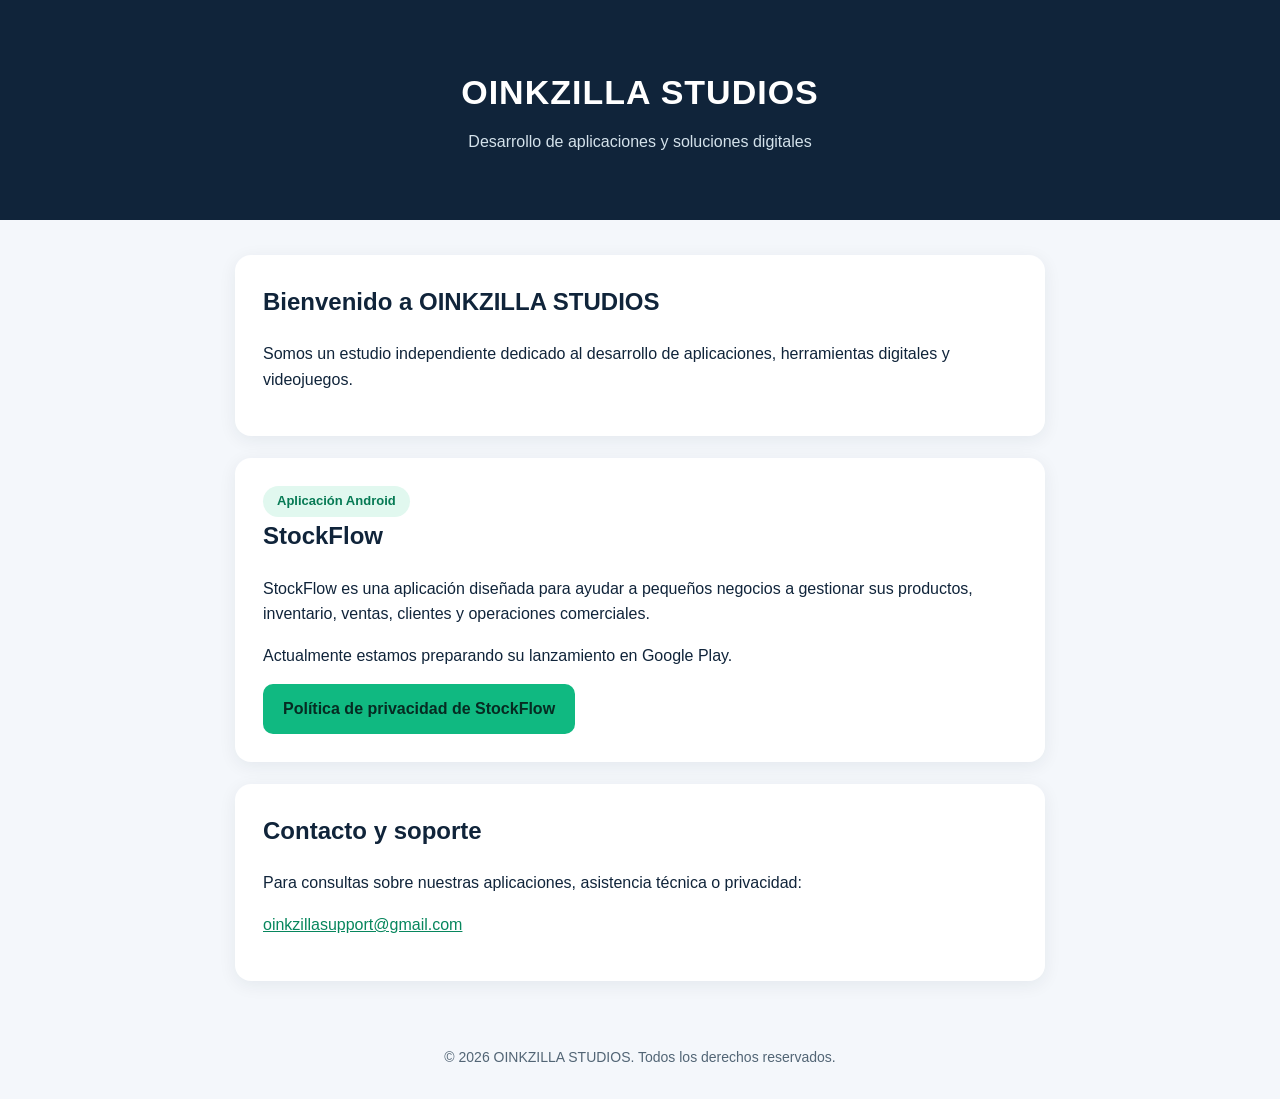
==== index.html @ 77141f1e "Add initial HTML structure for OINKZILLA STUDIOS Crear página principal de OINKZILLA STUDIO" ====
<!DOCTYPE html>
<html lang="es">
<head>
  <meta charset="UTF-8">
  <meta name="viewport"
        content="width=device-width, initial-scale=1.0">
  <meta name="description"
        content="Sitio oficial de OINKZILLA STUDIOS. Aplicaciones, herramientas digitales y soporte.">
  <title>OINKZILLA STUDIOS | Sitio Oficial</title>

  <style>
    * { box-sizing: border-box; }

    body {
      margin: 0;
      font-family: Arial, sans-serif;
      background: #f4f7fb;
      color: #10243a;
      line-height: 1.6;
    }

    header {
      background: #10243a;
      color: white;
      text-align: center;
      padding: 65px 20px;
    }

    header h1 {
      font-size: 34px;
      margin: 0 0 10px;
      letter-spacing: 1px;
    }

    header p {
      color: #d4e2eb;
      margin: 0;
    }

    main {
      max-width: 850px;
      margin: 35px auto;
      padding: 0 20px;
    }

    .card {
      background: white;
      padding: 28px;
      margin-bottom: 22px;
      border-radius: 16px;
      box-shadow: 0 4px 18px #10243a12;
    }

    h2 { margin-top: 0; }

    .tag {
      display: inline-block;
      color: #067a54;
      background: #e1f8ef;
      border-radius: 20px;
      padding: 5px 14px;
      font-size: 13px;
      font-weight: bold;
    }

    a { color: #07865d; }

    .button {
      display: inline-block;
      background: #10b981;
      color: #062b22;
      padding: 12px 20px;
      border-radius: 10px;
      text-decoration: none;
      font-weight: bold;
    }

    .button:hover { background: #0d9d6e; }

    footer {
      text-align: center;
      padding: 30px 15px;
      color: #526575;
      font-size: 14px;
    }
  </style>
</head>

<body>
  <header>
    <h1>OINKZILLA STUDIOS</h1>
    <p>Desarrollo de aplicaciones y soluciones digitales</p>
  </header>

  <main>
    <section class="card">
      <h2>Bienvenido a OINKZILLA STUDIOS</h2>
      <p>
        Somos un estudio independiente dedicado al
        desarrollo de aplicaciones, herramientas
        digitales y videojuegos.
      </p>
    </section>

    <section class="card">
      <span class="tag">Aplicación Android</span>
      <h2>StockFlow</h2>
      <p>
        StockFlow es una aplicación diseñada para
        ayudar a pequeños negocios a gestionar
        sus productos, inventario, ventas,
        clientes y operaciones comerciales.
      </p>
      <p>
        Actualmente estamos preparando su
        lanzamiento en Google Play.
      </p>
      <a class="button" href="privacidad-stockflow.html">
        Política de privacidad de StockFlow
      </a>
    </section>

    <section class="card">
      <h2>Contacto y soporte</h2>
      <p>
        Para consultas sobre nuestras aplicaciones,
        asistencia técnica o privacidad:
      </p>
      <p>
        <a href="mailto:oinkzillasupport@gmail.com">
          oinkzillasupport@gmail.com
        </a>
      </p>
    </section>
  </main>

  <footer>
    &copy; 2026 OINKZILLA STUDIOS.
    Todos los derechos reservados.
  </footer>
</body>
</html>
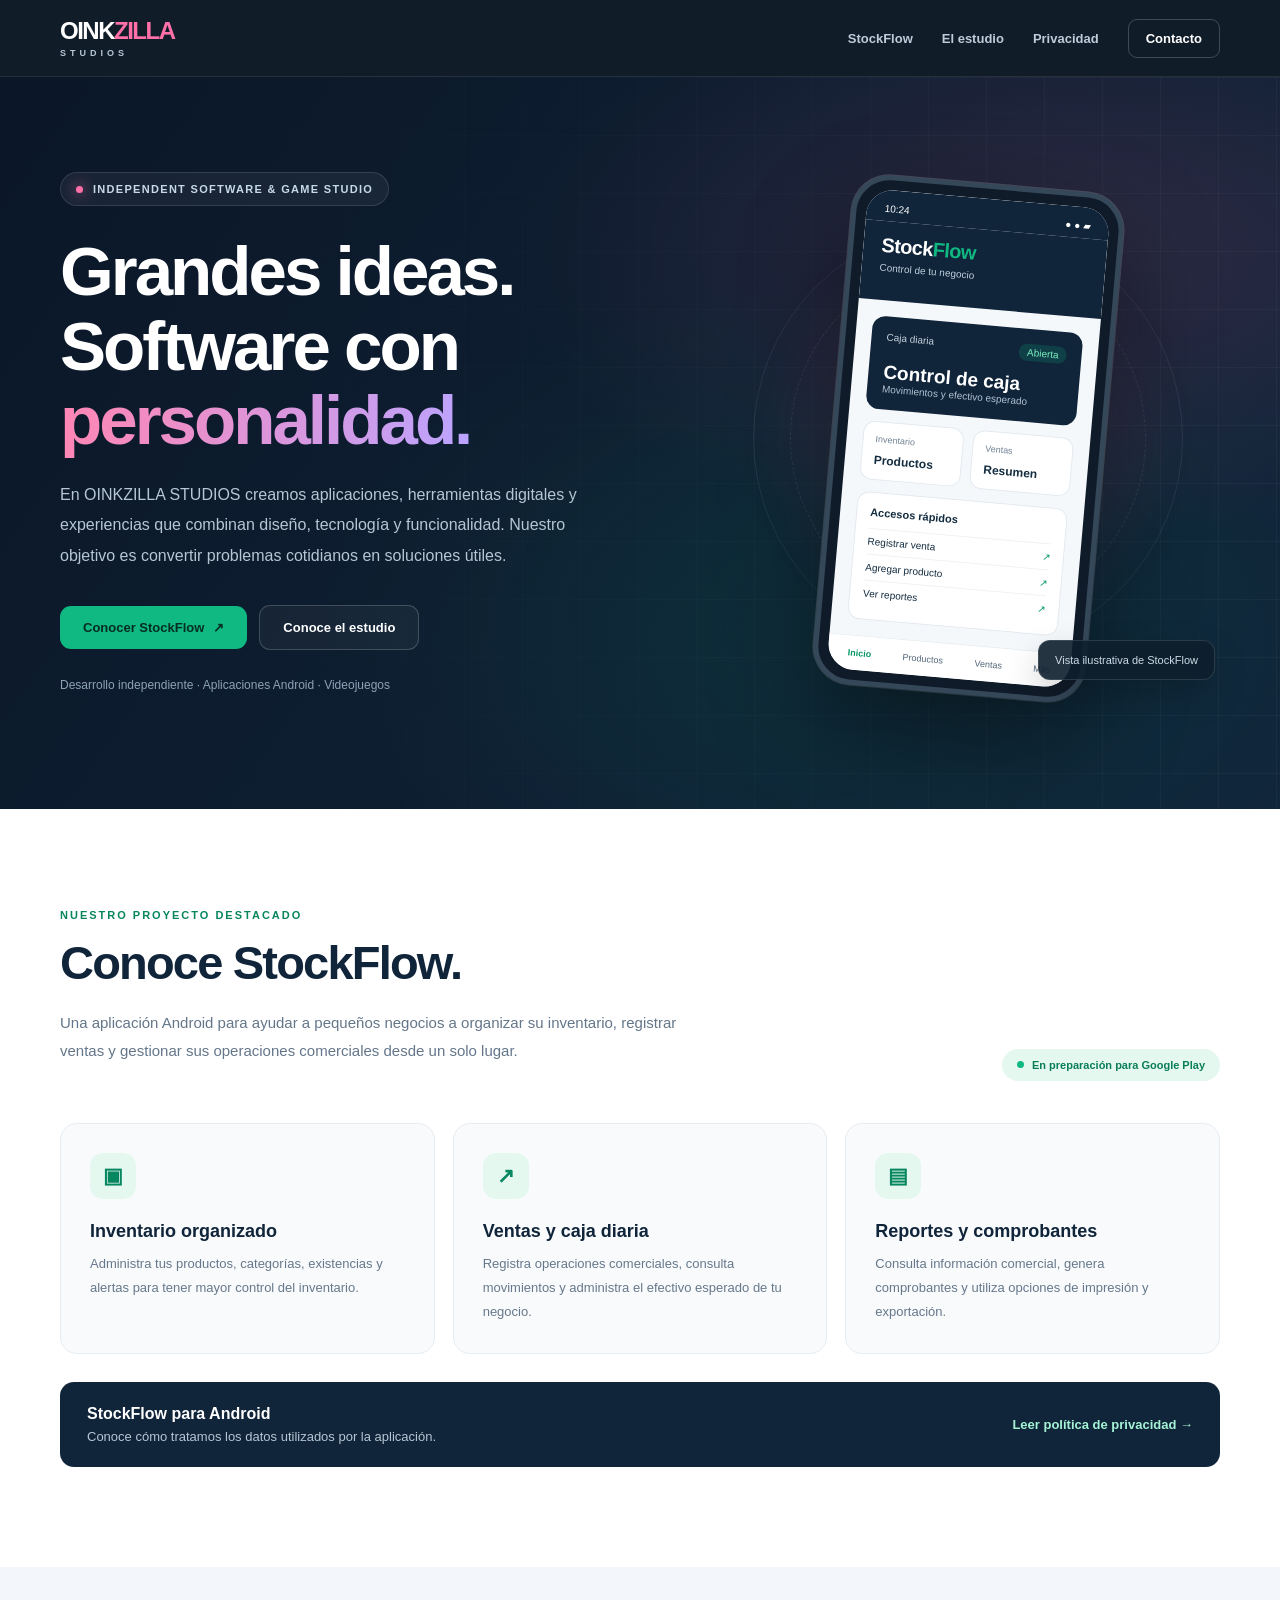
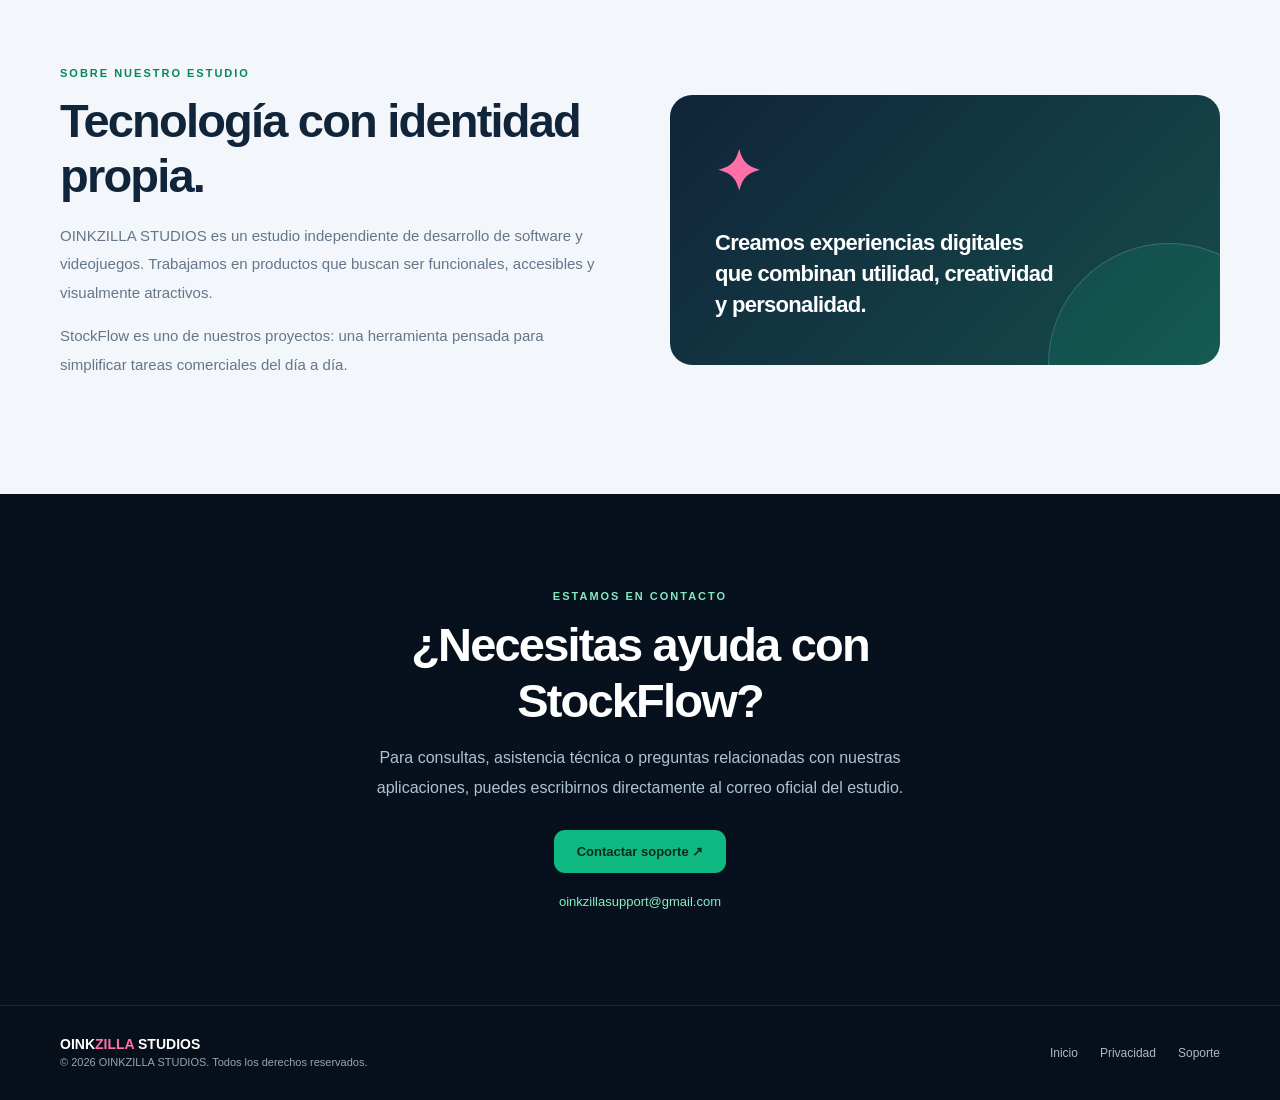
==== commit 2a190def: "Update index.html mejora visual" ====
--- a/index.html
+++ b/index.html
@@ -2,142 +2,967 @@
 <!DOCTYPE html>
 <html lang="es">
 <head>
-  <meta charset="UTF-8">
-  <meta name="viewport"
-        content="width=device-width, initial-scale=1.0">
-  <meta name="description"
-        content="Sitio oficial de OINKZILLA STUDIOS. Aplicaciones, herramientas digitales y soporte.">
-  <title>OINKZILLA STUDIOS | Sitio Oficial</title>
-
-  <style>
-    * { box-sizing: border-box; }
-
-    body {
-      margin: 0;
-      font-family: Arial, sans-serif;
-      background: #f4f7fb;
-      color: #10243a;
-      line-height: 1.6;
-    }
-
-    header {
-      background: #10243a;
-      color: white;
-      text-align: center;
-      padding: 65px 20px;
-    }
-
-    header h1 {
-      font-size: 34px;
-      margin: 0 0 10px;
-      letter-spacing: 1px;
-    }
-
-    header p {
-      color: #d4e2eb;
-      margin: 0;
-    }
-
-    main {
-      max-width: 850px;
-      margin: 35px auto;
-      padding: 0 20px;
-    }
-
-    .card {
-      background: white;
-      padding: 28px;
-      margin-bottom: 22px;
-      border-radius: 16px;
-      box-shadow: 0 4px 18px #10243a12;
-    }
-
-    h2 { margin-top: 0; }
-
-    .tag {
-      display: inline-block;
-      color: #067a54;
-      background: #e1f8ef;
-      border-radius: 20px;
-      padding: 5px 14px;
-      font-size: 13px;
-      font-weight: bold;
-    }
-
-    a { color: #07865d; }
-
-    .button {
-      display: inline-block;
-      background: #10b981;
-      color: #062b22;
-      padding: 12px 20px;
-      border-radius: 10px;
-      text-decoration: none;
-      font-weight: bold;
-    }
-
-    .button:hover { background: #0d9d6e; }
-
-    footer {
-      text-align: center;
-      padding: 30px 15px;
-      color: #526575;
-      font-size: 14px;
-    }
-  </style>
+<meta charset="UTF-8">
+<meta name="viewport" content="width=device-width, initial-scale=1">
+<meta name="theme-color" content="#0B1728">
+<meta name="description" content="OINKZILLA STUDIOS: estudio independiente de aplicaciones, videojuegos y herramientas digitales. Conoce StockFlow.">
+<title>OINKZILLA STUDIOS — Software & Games</title>
+
+<style>
+:root {
+  --navy:#10243A;
+  --dark:#0B1728;
+  --darker:#07111E;
+  --pink:#FF70A8;
+  --green:#10B981;
+  --white:#FFFFFF;
+  --muted:#9BAEC1;
+  --light:#F5F7FB;
+  --ink:#15273C;
+  --border:#E6ECF2;
+}
+
+* {box-sizing:border-box}
+html {scroll-behavior:smooth}
+body {
+  margin:0;
+  font-family:Inter,-apple-system,BlinkMacSystemFont,
+    "Segoe UI",Arial,sans-serif;
+  color:var(--ink);
+  background:var(--light);
+  -webkit-font-smoothing:antialiased;
+}
+a {text-decoration:none;color:inherit}
+button,a { -webkit-tap-highlight-color:transparent }
+a:focus-visible {
+  outline:3px solid var(--green);
+  outline-offset:4px;
+}
+.container {
+  width:min(1160px,calc(100% - 40px));
+  margin:auto;
+}
+section[id] {scroll-margin-top:95px}
+
+/* NAVIGATION */
+
+.navbar {
+  position:sticky;
+  top:0;
+  z-index:20;
+  background:rgba(8,19,33,.96);
+  backdrop-filter:blur(16px);
+  border-bottom:1px solid rgba(255,255,255,.09);
+}
+.nav-inner {
+  min-height:76px;
+  display:flex;
+  align-items:center;
+  justify-content:space-between;
+  gap:20px;
+}
+.logo {
+  display:flex;
+  flex-direction:column;
+  line-height:1;
+  flex-shrink:0;
+}
+.logo-main {
+  font-size:24px;
+  font-weight:900;
+  letter-spacing:-1.5px;
+  color:white;
+}
+.logo-main span {color:var(--pink)}
+.logo-small {
+  margin-top:6px;
+  color:#B6C6D4;
+  font-size:9px;
+  font-weight:800;
+  letter-spacing:4px;
+}
+.nav-links {
+  display:flex;
+  align-items:center;
+  gap:29px;
+}
+.nav-links a {
+  color:#BECBD9;
+  font-size:13px;
+  font-weight:600;
+  transition:color .2s;
+}
+.nav-links a:hover {color:white}
+.nav-contact {
+  border:1px solid rgba(255,255,255,.2);
+  border-radius:9px;
+  padding:11px 17px;
+  color:white!important;
+}
+
+/* HERO */
+
+.hero {
+  color:white;
+  background:
+    radial-gradient(ellipse at 83% 24%,
+      rgba(255,112,168,.13),transparent 37%),
+    radial-gradient(ellipse at 68% 75%,
+      rgba(16,185,129,.11),transparent 45%),
+    linear-gradient(125deg,#0B1728,#10243A);
+  position:relative;
+  overflow:hidden;
+}
+.hero:before {
+  content:"";
+  position:absolute;
+  inset:0;
+  background-image:
+    linear-gradient(rgba(255,255,255,.035) 1px,transparent 1px),
+    linear-gradient(90deg,rgba(255,255,255,.035) 1px,transparent 1px);
+  background-size:58px 58px;
+  mask-image:linear-gradient(90deg,transparent 10%,black);
+  pointer-events:none;
+}
+.hero-grid {
+  display:grid;
+  grid-template-columns:1.08fr .92fr;
+  gap:65px;
+  align-items:center;
+  min-height:660px;
+  padding:95px 0 105px;
+  position:relative;
+}
+.eyebrow {
+  display:inline-flex;
+  align-items:center;
+  gap:10px;
+  background:rgba(255,255,255,.055);
+  border:1px solid rgba(255,255,255,.12);
+  border-radius:30px;
+  padding:10px 15px;
+  color:#C7D9E6;
+  font-size:11px;
+  font-weight:700;
+  letter-spacing:1.3px;
+  text-transform:uppercase;
+}
+.eyebrow i {
+  width:7px;
+  height:7px;
+  border-radius:50%;
+  background:var(--pink);
+  box-shadow:0 0 14px var(--pink);
+}
+.hero h1 {
+  max-width:660px;
+  font-size:clamp(42px,5.4vw,73px);
+  line-height:1.08;
+  letter-spacing:-3px;
+  margin:28px 0 22px;
+  font-weight:850;
+}
+.hero h1 .accent {
+  background:linear-gradient(95deg,#FF86B3,#BBA4FF);
+  background-clip:text;
+  -webkit-background-clip:text;
+  color:transparent;
+}
+.hero-description {
+  color:#B6C6D5;
+  font-size:16px;
+  line-height:1.9;
+  max-width:520px;
+  margin:0;
+}
+.hero-actions {
+  display:flex;
+  align-items:center;
+  gap:12px;
+  flex-wrap:wrap;
+  margin-top:34px;
+}
+.btn {
+  display:inline-flex;
+  align-items:center;
+  justify-content:center;
+  gap:9px;
+  padding:14px 23px;
+  border-radius:11px;
+  font-size:13px;
+  font-weight:750;
+  transition:transform .2s,background .2s;
+}
+.btn:hover {transform:translateY(-2px)}
+.btn-primary {
+  background:var(--green);
+  color:#062D21;
+}
+.btn-primary:hover {background:#34D399}
+.btn-outline {
+  border:1px solid rgba(255,255,255,.18);
+  color:white;
+  background:rgba(255,255,255,.045);
+}
+.hero-note {
+  color:#8EA2B7;
+  font-size:12px;
+  margin-top:28px;
+}
+
+/* DECORATIVE APPLICATION PREVIEW */
+
+.visual {
+  display:flex;
+  align-items:center;
+  justify-content:center;
+  min-height:520px;
+  position:relative;
+}
+.visual-glow {
+  position:absolute;
+  width:420px;
+  height:420px;
+  border-radius:50%;
+  background:radial-gradient(circle,
+    rgba(16,185,129,.19),
+    rgba(255,112,168,.07) 46%,
+    transparent 72%);
+  filter:blur(15px);
+}
+.visual-ring {
+  position:absolute;
+  width:430px;
+  height:430px;
+  border:1px solid rgba(255,255,255,.075);
+  border-radius:50%;
+}
+.visual-ring:after {
+  content:"";
+  position:absolute;
+  inset:36px;
+  border:1px dashed rgba(255,255,255,.09);
+  border-radius:50%;
+}
+.phone {
+  position:relative;
+  z-index:2;
+  width:273px;
+  padding:10px;
+  border:5px solid #35485A;
+  border-radius:38px;
+  background:#101B29;
+  box-shadow:
+    0 42px 100px rgba(0,0,0,.45),
+    0 0 0 1px rgba(255,255,255,.18);
+  transform:rotate(5deg);
+}
+.phone-screen {
+  overflow:hidden;
+  background:#F5F8FB;
+  border-radius:26px;
+  min-height:474px;
+  color:#132C40;
+}
+.phone-status {
+  background:#10243A;
+  color:white;
+  display:flex;
+  justify-content:space-between;
+  padding:13px 18px 7px;
+  font-size:10px;
+}
+.app-header {
+  background:#10243A;
+  color:white;
+  padding:13px 18px 27px;
+}
+.app-name {
+  font-weight:850;
+  font-size:20px;
+  letter-spacing:-.6px;
+}
+.app-name span {color:var(--green)}
+.app-subtitle {
+  color:#BDD0DD;
+  font-size:10px;
+  margin-top:5px;
+}
+.app-content {
+  padding:16px;
+  display:grid;
+  gap:12px;
+}
+.cash-card {
+  background:#10243A;
+  border-radius:13px;
+  color:white;
+  padding:15px;
+}
+.cash-top {
+  display:flex;
+  justify-content:space-between;
+  font-size:10px;
+  color:#C5D4DE;
+}
+.cash-open {
+  background:rgba(16,185,129,.19);
+  color:#7DEDC1;
+  border-radius:20px;
+  padding:3px 8px;
+}
+.cash-value {
+  font-size:19px;
+  font-weight:850;
+  margin-top:13px;
+}
+.cash-caption {
+  font-size:10px;
+  color:#AFC3D2;
+}
+.mini-metrics {
+  display:grid;
+  grid-template-columns:1fr 1fr;
+  gap:9px;
+}
+.mini-metric {
+  background:white;
+  border:1px solid #E3EAF0;
+  border-radius:12px;
+  padding:12px;
+}
+.mini-metric small {
+  display:block;
+  color:#708195;
+  font-size:9px;
+}
+.mini-metric strong {
+  display:block;
+  margin-top:9px;
+  font-size:12px;
+}
+.mini-list {
+  background:white;
+  border:1px solid #E4EAF0;
+  padding:13px;
+  border-radius:12px;
+}
+.mini-list h4 {
+  font-size:11px;
+  margin:0 0 10px;
+}
+.mini-row {
+  display:flex;
+  justify-content:space-between;
+  padding:7px 0;
+  border-top:1px solid #EFF2F6;
+  font-size:10px;
+}
+.mini-row span:last-child {color:#06986A}
+.phone-nav {
+  display:flex;
+  justify-content:space-around;
+  border-top:1px solid #E7EDF1;
+  background:white;
+  color:#526578;
+  padding:12px 4px;
+  font-size:9px;
+}
+.phone-nav strong {color:#079666}
+.visual-caption {
+  position:absolute;
+  right:1%;
+  bottom:18px;
+  border:1px solid rgba(255,255,255,.12);
+  background:rgba(14,30,45,.9);
+  border-radius:12px;
+  padding:13px 16px;
+  z-index:3;
+  color:#CDDAE4;
+  font-size:11px;
+  box-shadow:0 15px 35px rgba(0,0,0,.18);
+}
+
+/* SECTION COMMON */
+
+.section {
+  padding:100px 0;
+}
+.section-label {
+  color:#07865E;
+  font-size:11px;
+  font-weight:850;
+  text-transform:uppercase;
+  letter-spacing:2px;
+}
+.section-title {
+  margin:14px 0 18px;
+  font-size:clamp(30px,4vw,47px);
+  line-height:1.18;
+  letter-spacing:-1.8px;
+  color:var(--navy);
+}
+.section-description {
+  color:#64768A;
+  line-height:1.9;
+  max-width:640px;
+  font-size:15px;
+}
+
+/* PROJECT */
+
+.project-section {
+  background:white;
+}
+.project-head {
+  display:flex;
+  align-items:end;
+  justify-content:space-between;
+  gap:25px;
+}
+.project-status {
+  display:inline-flex;
+  align-items:center;
+  gap:8px;
+  background:#E5F8F0;
+  color:#087D58;
+  border-radius:30px;
+  padding:10px 15px;
+  font-size:11px;
+  font-weight:800;
+  white-space:nowrap;
+}
+.project-status:before {
+  content:"";
+  width:7px;
+  height:7px;
+  background:var(--green);
+  border-radius:50%;
+}
+.feature-grid {
+  margin-top:42px;
+  display:grid;
+  grid-template-columns:repeat(3,minmax(0,1fr));
+  gap:18px;
+}
+.feature-card {
+  background:#F8FAFC;
+  border:1px solid var(--border);
+  border-radius:17px;
+  padding:29px;
+  transition:transform .2s,border-color .2s;
+}
+.feature-card:hover {
+  transform:translateY(-5px);
+  border-color:#A5E8CE;
+}
+.feature-icon {
+  width:46px;
+  height:46px;
+  background:#E5F8F0;
+  color:#07875F;
+  border-radius:13px;
+  display:grid;
+  place-items:center;
+  font-size:21px;
+  font-weight:800;
+}
+.feature-card h3 {
+  margin:22px 0 10px;
+  font-size:18px;
+  color:var(--navy);
+}
+.feature-card p {
+  margin:0;
+  color:#66788B;
+  line-height:1.85;
+  font-size:13px;
+}
+.project-bottom {
+  margin-top:28px;
+  padding:23px 27px;
+  border-radius:14px;
+  background:#10243A;
+  color:white;
+  display:flex;
+  align-items:center;
+  justify-content:space-between;
+  gap:20px;
+}
+.project-bottom p {
+  margin:6px 0 0;
+  color:#B6C7D4;
+  font-size:13px;
+}
+.project-bottom a {
+  color:#A5F3D4;
+  font-size:13px;
+  font-weight:750;
+  white-space:nowrap;
+}
+
+/* ABOUT */
+
+.about-section {
+  background:#F3F6FA;
+}
+.about-grid {
+  display:grid;
+  grid-template-columns:1fr 1fr;
+  gap:60px;
+  align-items:center;
+}
+.about-panel {
+  background:linear-gradient(135deg,#10243A,#164C4B);
+  color:white;
+  border-radius:22px;
+  padding:45px;
+  min-height:270px;
+  display:flex;
+  flex-direction:column;
+  justify-content:space-between;
+  position:relative;
+  overflow:hidden;
+}
+.about-panel:after {
+  content:"";
+  position:absolute;
+  width:240px;
+  height:240px;
+  right:-70px;
+  bottom:-120px;
+  background:rgba(16,185,129,.13);
+  border:1px solid rgba(255,255,255,.16);
+  border-radius:50%;
+}
+.about-panel .big-symbol {
+  font-size:55px;
+  color:var(--pink);
+  font-weight:900;
+}
+.about-panel p {
+  font-size:22px;
+  font-weight:750;
+  max-width:340px;
+  line-height:1.4;
+  letter-spacing:-.7px;
+  z-index:1;
+  margin:20px 0 0;
+}
+
+/* CONTACT */
+
+.contact-section {
+  background:var(--darker);
+  color:white;
+  text-align:center;
+  padding:96px 0;
+}
+.contact-section .section-label {
+  color:#82E9C2;
+}
+.contact-section .section-title {
+  color:white;
+  max-width:710px;
+  margin:15px auto;
+}
+.contact-section p {
+  color:#AFC2D1;
+  line-height:1.85;
+  max-width:600px;
+  margin:0 auto;
+}
+.contact-section .btn {
+  margin-top:28px;
+}
+.contact-email {
+  display:block;
+  margin-top:21px;
+  color:#89EBC4;
+  font-size:13px;
+  overflow-wrap:anywhere;
+}
+
+/* FOOTER */
+
+footer {
+  background:#070F1B;
+  color:#93A5B7;
+  border-top:1px solid rgba(255,255,255,.09);
+  padding:30px 0;
+}
+.footer-inner {
+  display:flex;
+  justify-content:space-between;
+  align-items:center;
+  flex-wrap:wrap;
+  gap:15px;
+}
+.footer-brand {
+  font-size:14px;
+  color:white;
+  font-weight:850;
+}
+.footer-brand span {color:var(--pink)}
+.footer-inner small {font-size:11px}
+.footer-links {
+  display:flex;
+  flex-wrap:wrap;
+  gap:22px;
+}
+.footer-links a {
+  font-size:12px;
+  color:#AABAC8;
+}
+.footer-links a:hover {color:white}
+
+/* RESPONSIVE */
+
+@media(max-width:900px){
+  .hero-grid {
+    grid-template-columns:1fr;
+    gap:10px;
+    padding:75px 0;
+  }
+  .visual {min-height:540px}
+  .about-grid {gap:30px}
+  .feature-grid {grid-template-columns:repeat(2,1fr)}
+}
+@media(max-width:620px){
+  .container {width:calc(100% - 30px)}
+  .nav-inner {
+    min-height:75px;
+    flex-wrap:wrap;
+    padding:17px 0;
+  }
+  .nav-links {
+    gap:15px;
+    width:100%;
+    justify-content:space-between;
+  }
+  .nav-links a {font-size:11px}
+  .nav-contact {padding:8px 10px}
+  .hero-grid {padding:65px 0}
+  .hero h1 {
+    letter-spacing:-2px;
+    font-size:43px;
+  }
+  .hero-description {font-size:14px}
+  .hero-actions {align-items:stretch}
+  .visual {min-height:495px}
+  .phone {transform:rotate(2deg)}
+  .visual-ring {width:330px;height:330px}
+  .visual-glow {width:340px;height:340px}
+  .visual-caption {right:0;bottom:0}
+  .section {padding:70px 0}
+  .feature-grid {grid-template-columns:1fr}
+  .project-head {display:block}
+  .project-status {margin-top:13px}
+  .project-bottom {
+    flex-direction:column;
+    align-items:flex-start;
+  }
+  .about-grid {grid-template-columns:1fr}
+  .about-panel {padding:32px}
+  .contact-section {padding:75px 0}
+  .footer-inner {flex-direction:column;align-items:flex-start}
+}
+@media(prefers-reduced-motion:reduce){
+  html {scroll-behavior:auto}
+  .feature-card,.btn {transition:none}
+}
+</style>
 </head>
 
 <body>
-  <header>
-    <h1>OINKZILLA STUDIOS</h1>
-    <p>Desarrollo de aplicaciones y soluciones digitales</p>
-  </header>
-
-  <main>
-    <section class="card">
-      <h2>Bienvenido a OINKZILLA STUDIOS</h2>
+
+<header class="navbar">
+  <nav class="container nav-inner" aria-label="Navegación principal">
+    <a href="#inicio" class="logo" aria-label="OINKZILLA STUDIOS — Inicio">
+      <span class="logo-main">OINK<span>ZILLA</span></span>
+      <span class="logo-small">STUDIOS</span>
+    </a>
+
+    <div class="nav-links">
+      <a href="#stockflow">StockFlow</a>
+      <a href="#nosotros">El estudio</a>
+      <a href="privacidad-stockflow.html">Privacidad</a>
+      <a href="#contacto" class="nav-contact">Contacto</a>
+    </div>
+  </nav>
+</header>
+
+<main>
+
+<section class="hero" id="inicio">
+  <div class="container hero-grid">
+
+    <div class="hero-copy">
+      <div class="eyebrow">
+        <i aria-hidden="true"></i>
+        Independent Software & Game Studio
+      </div>
+
+      <h1>
+        Grandes ideas.<br>
+        Software con
+        <span class="accent">personalidad.</span>
+      </h1>
+
+      <p class="hero-description">
+        En OINKZILLA STUDIOS creamos aplicaciones,
+        herramientas digitales y experiencias
+        que combinan diseño, tecnología
+        y funcionalidad.
+        Nuestro objetivo es convertir problemas
+        cotidianos en soluciones útiles.
+      </p>
+
+      <div class="hero-actions">
+        <a href="#stockflow" class="btn btn-primary">
+          Conocer StockFlow <span aria-hidden="true">↗</span>
+        </a>
+        <a href="#nosotros" class="btn btn-outline">
+          Conoce el estudio
+        </a>
+      </div>
+
+      <p class="hero-note">
+        Desarrollo independiente · Aplicaciones Android · Videojuegos
+      </p>
+    </div>
+
+    <div class="visual" aria-label="Vista ilustrativa del diseño de StockFlow">
+      <div class="visual-glow"></div>
+      <div class="visual-ring"></div>
+
+      <div class="phone">
+        <div class="phone-screen">
+
+          <div class="phone-status">
+            <span>10:24</span>
+            <span>● ● ▰</span>
+          </div>
+
+          <div class="app-header">
+            <div class="app-name">Stock<span>Flow</span></div>
+            <div class="app-subtitle">Control de tu negocio</div>
+          </div>
+
+          <div class="app-content">
+
+            <div class="cash-card">
+              <div class="cash-top">
+                <span>Caja diaria</span>
+                <span class="cash-open">Abierta</span>
+              </div>
+              <div class="cash-value">Control de caja</div>
+              <div class="cash-caption">
+                Movimientos y efectivo esperado
+              </div>
+            </div>
+
+            <div class="mini-metrics">
+              <div class="mini-metric">
+                <small>Inventario</small>
+                <strong>Productos</strong>
+              </div>
+              <div class="mini-metric">
+                <small>Ventas</small>
+                <strong>Resumen</strong>
+              </div>
+            </div>
+
+            <div class="mini-list">
+              <h4>Accesos rápidos</h4>
+              <div class="mini-row">
+                <span>Registrar venta</span>
+                <span>↗</span>
+              </div>
+              <div class="mini-row">
+                <span>Agregar producto</span>
+                <span>↗</span>
+              </div>
+              <div class="mini-row">
+                <span>Ver reportes</span>
+                <span>↗</span>
+              </div>
+            </div>
+          </div>
+
+          <div class="phone-nav">
+            <strong>Inicio</strong>
+            <span>Productos</span>
+            <span>Ventas</span>
+            <span>Más</span>
+          </div>
+
+        </div>
+      </div>
+
+      <div class="visual-caption">
+        Vista ilustrativa de StockFlow
+      </div>
+    </div>
+
+  </div>
+</section>
+
+<section class="section project-section" id="stockflow">
+  <div class="container">
+
+    <div class="project-head">
+      <div>
+        <div class="section-label">Nuestro proyecto destacado</div>
+        <h2 class="section-title">
+          Conoce StockFlow.
+        </h2>
+        <p class="section-description">
+          Una aplicación Android para ayudar a pequeños
+          negocios a organizar su inventario,
+          registrar ventas y gestionar sus
+          operaciones comerciales desde un solo lugar.
+        </p>
+      </div>
+      <div class="project-status">
+        En preparación para Google Play
+      </div>
+    </div>
+
+    <div class="feature-grid">
+
+      <article class="feature-card">
+        <div class="feature-icon" aria-hidden="true">▣</div>
+        <h3>Inventario organizado</h3>
+        <p>
+          Administra tus productos, categorías,
+          existencias y alertas para tener
+          mayor control del inventario.
+        </p>
+      </article>
+
+      <article class="feature-card">
+        <div class="feature-icon" aria-hidden="true">↗</div>
+        <h3>Ventas y caja diaria</h3>
+        <p>
+          Registra operaciones comerciales,
+          consulta movimientos y administra
+          el efectivo esperado de tu negocio.
+        </p>
+      </article>
+
+      <article class="feature-card">
+        <div class="feature-icon" aria-hidden="true">▤</div>
+        <h3>Reportes y comprobantes</h3>
+        <p>
+          Consulta información comercial,
+          genera comprobantes y utiliza
+          opciones de impresión y exportación.
+        </p>
+      </article>
+
+    </div>
+
+    <div class="project-bottom">
+      <div>
+        <strong>StockFlow para Android</strong>
+        <p>
+          Conoce cómo tratamos los datos
+          utilizados por la aplicación.
+        </p>
+      </div>
+      <a href="privacidad-stockflow.html">
+        Leer política de privacidad →
+      </a>
+    </div>
+
+  </div>
+</section>
+
+<section class="section about-section" id="nosotros">
+  <div class="container about-grid">
+
+    <div>
+      <div class="section-label">Sobre nuestro estudio</div>
+      <h2 class="section-title">
+        Tecnología con identidad propia.
+      </h2>
+      <p class="section-description">
+        OINKZILLA STUDIOS es un estudio independiente
+        de desarrollo de software y videojuegos.
+        Trabajamos en productos que buscan ser
+        funcionales, accesibles y visualmente atractivos.
+      </p>
+      <p class="section-description">
+        StockFlow es uno de nuestros proyectos:
+        una herramienta pensada para simplificar
+        tareas comerciales del día a día.
+      </p>
+    </div>
+
+    <div class="about-panel">
+      <div class="big-symbol" aria-hidden="true">✦</div>
       <p>
-        Somos un estudio independiente dedicado al
-        desarrollo de aplicaciones, herramientas
-        digitales y videojuegos.
+        Creamos experiencias digitales
+        que combinan utilidad,
+        creatividad y personalidad.
       </p>
-    </section>
-
-    <section class="card">
-      <span class="tag">Aplicación Android</span>
-      <h2>StockFlow</h2>
-      <p>
-        StockFlow es una aplicación diseñada para
-        ayudar a pequeños negocios a gestionar
-        sus productos, inventario, ventas,
-        clientes y operaciones comerciales.
-      </p>
-      <p>
-        Actualmente estamos preparando su
-        lanzamiento en Google Play.
-      </p>
-      <a class="button" href="privacidad-stockflow.html">
-        Política de privacidad de StockFlow
-      </a>
-    </section>
-
-    <section class="card">
-      <h2>Contacto y soporte</h2>
-      <p>
-        Para consultas sobre nuestras aplicaciones,
-        asistencia técnica o privacidad:
-      </p>
-      <p>
-        <a href="mailto:oinkzillasupport@gmail.com">
-          oinkzillasupport@gmail.com
-        </a>
-      </p>
-    </section>
-  </main>
-
-  <footer>
-    &copy; 2026 OINKZILLA STUDIOS.
-    Todos los derechos reservados.
-  </footer>
+    </div>
+
+  </div>
+</section>
+
+<section class="contact-section" id="contacto">
+  <div class="container">
+
+    <div class="section-label">
+      Estamos en contacto
+    </div>
+
+    <h2 class="section-title">
+      ¿Necesitas ayuda con StockFlow?
+    </h2>
+
+    <p>
+      Para consultas, asistencia técnica
+      o preguntas relacionadas con nuestras
+      aplicaciones, puedes escribirnos
+      directamente al correo oficial del estudio.
+    </p>
+
+    <a class="btn btn-primary"
+       href="mailto:oinkzillasupport@gmail.com">
+      Contactar soporte ↗
+    </a>
+
+    <a class="contact-email"
+       href="mailto:oinkzillasupport@gmail.com">
+      oinkzillasupport@gmail.com
+    </a>
+
+  </div>
+</section>
+
+</main>
+
+<footer>
+  <div class="container footer-inner">
+    <div>
+      <div class="footer-brand">
+        OINK<span>ZILLA</span> STUDIOS
+      </div>
+      <small>
+        © 2026 OINKZILLA STUDIOS. Todos los derechos reservados.
+      </small>
+    </div>
+
+    <div class="footer-links">
+      <a href="#inicio">Inicio</a>
+      <a href="privacidad-stockflow.html">Privacidad</a>
+      <a href="mailto:oinkzillasupport@gmail.com">Soporte</a>
+    </div>
+  </div>
+</footer>
+
 </body>
 </html>
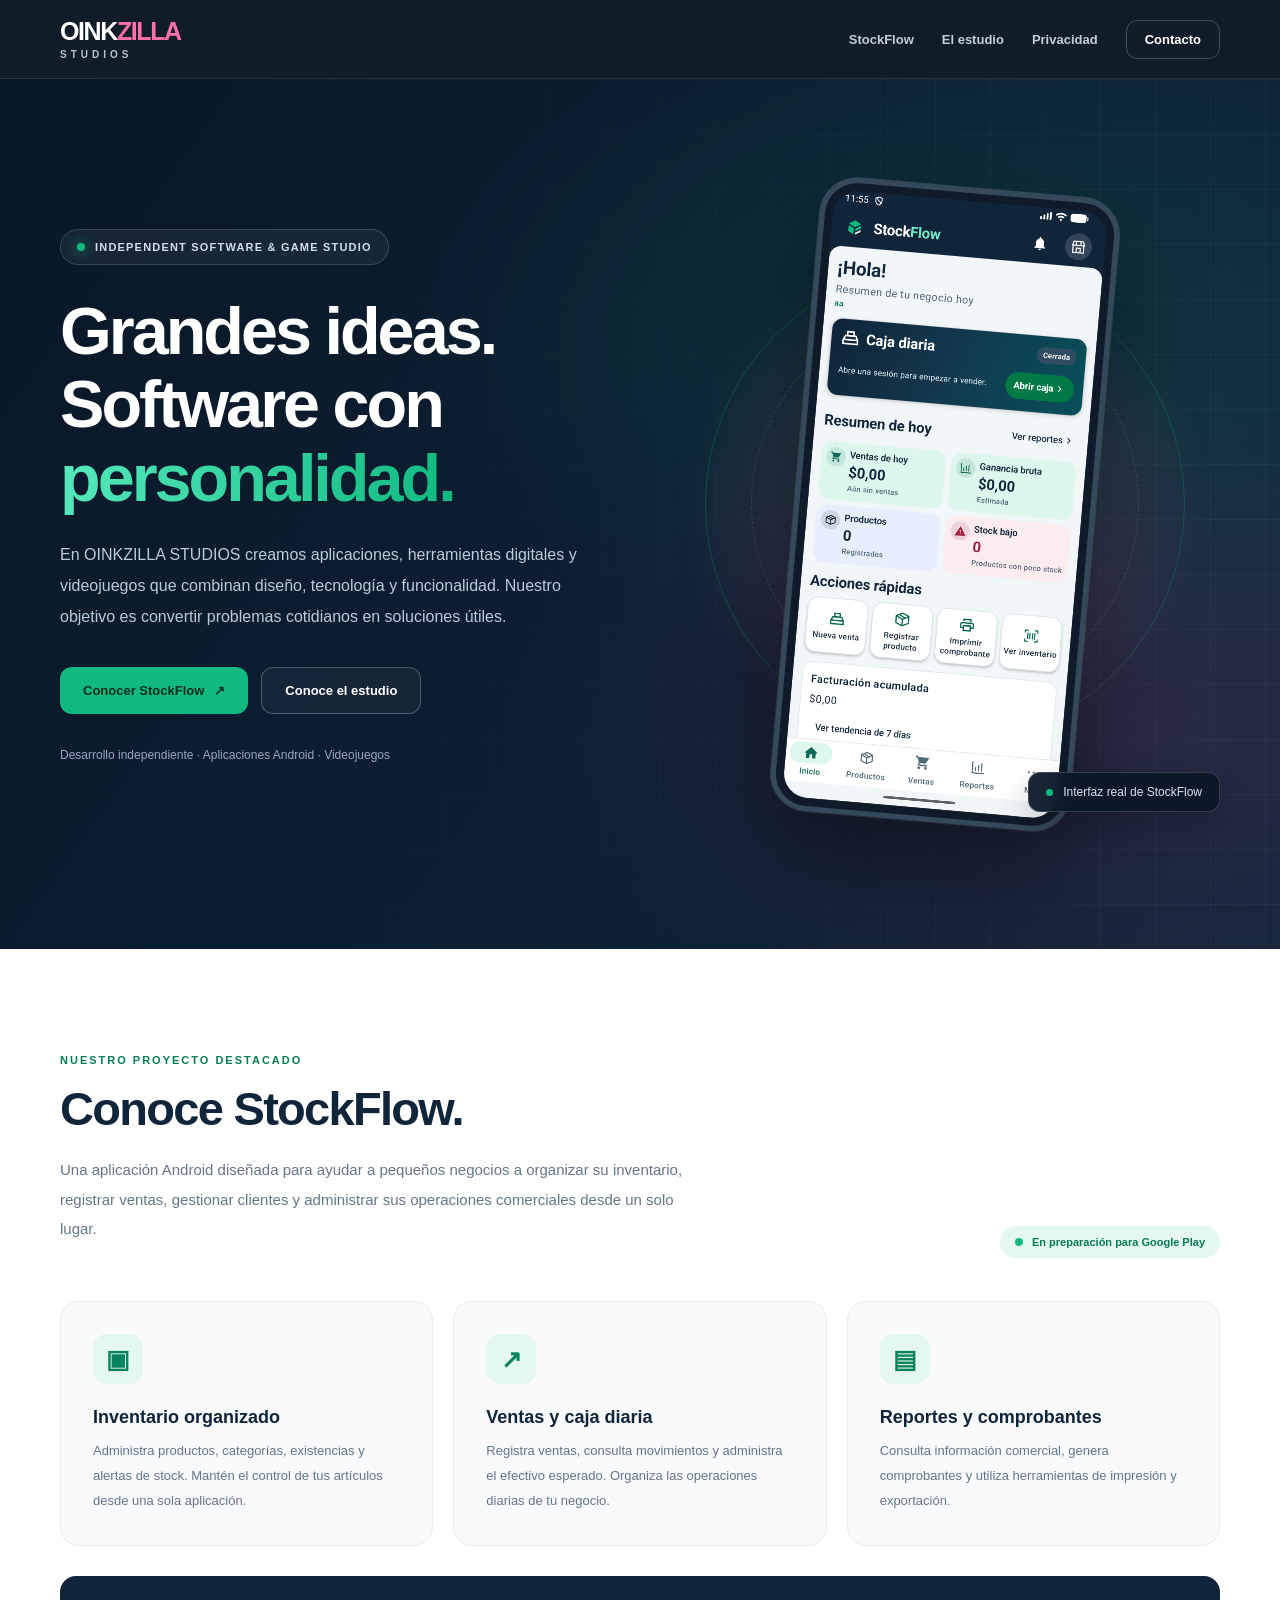
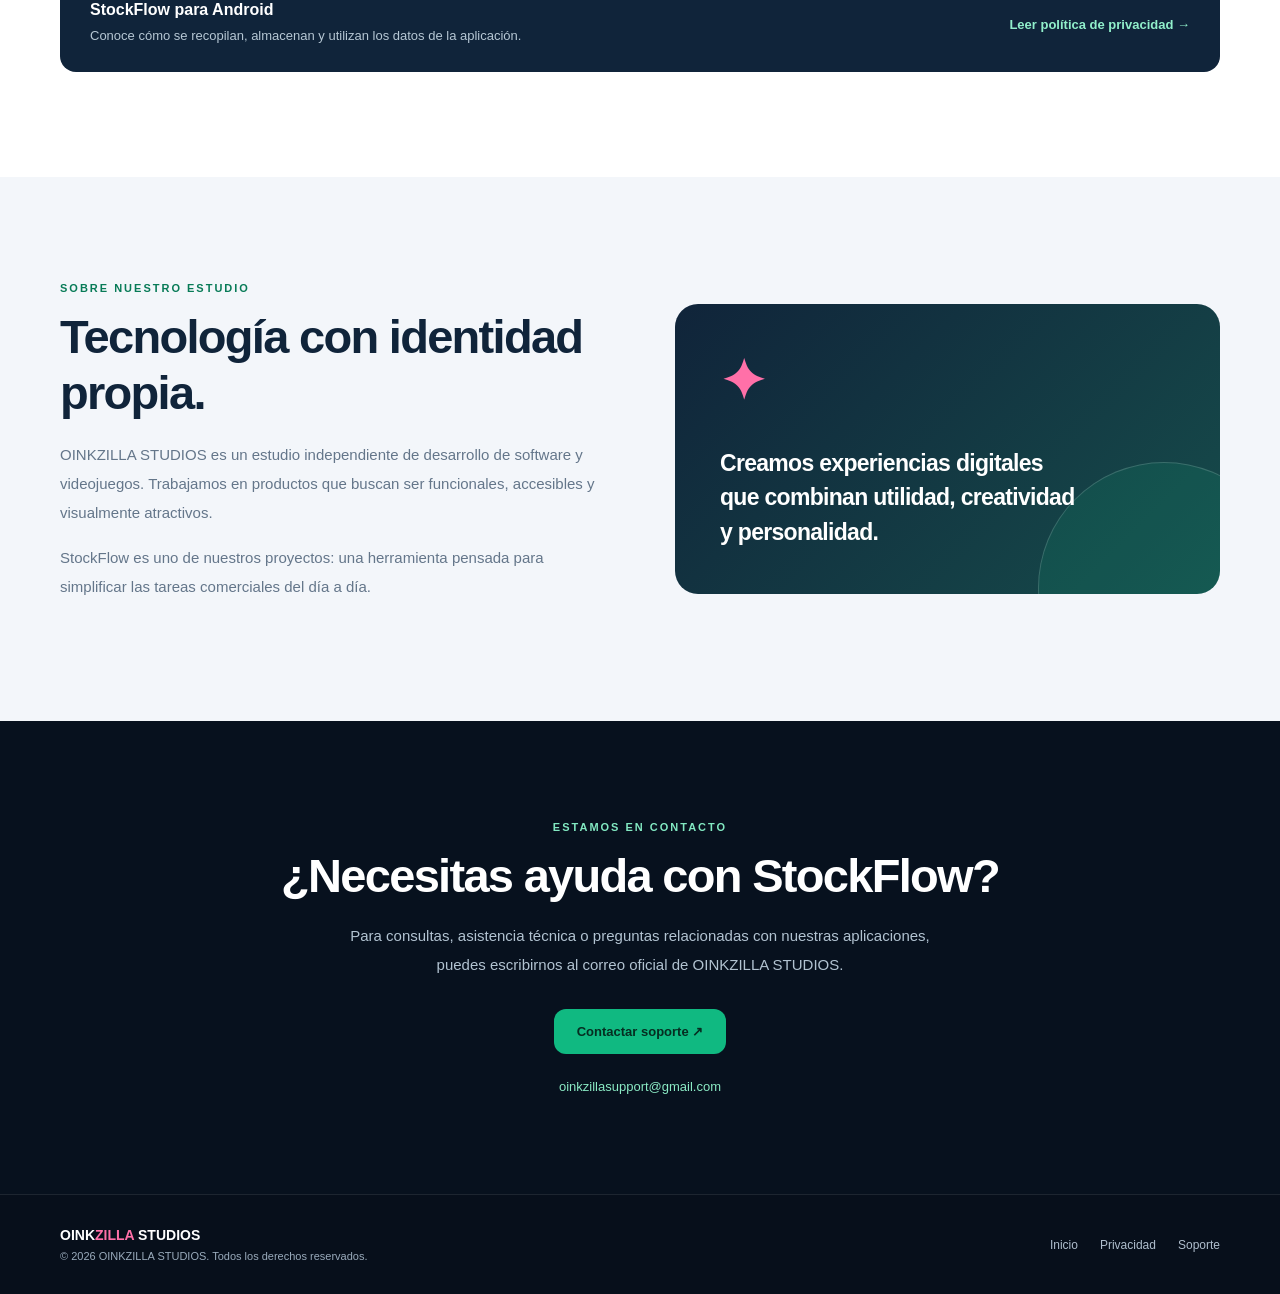
==== commit 21a7082f: "Update index.html mejora v2" ====
--- a/index.html
+++ b/index.html
@@ -3,683 +3,915 @@
 <html lang="es">
 <head>
 <meta charset="UTF-8">
-<meta name="viewport" content="width=device-width, initial-scale=1">
+<meta name="viewport" content="width=device-width, initial-scale=1.0">
 <meta name="theme-color" content="#0B1728">
-<meta name="description" content="OINKZILLA STUDIOS: estudio independiente de aplicaciones, videojuegos y herramientas digitales. Conoce StockFlow.">
-<title>OINKZILLA STUDIOS — Software & Games</title>
+<meta name="description" content="OINKZILLA STUDIOS: estudio independiente de desarrollo de aplicaciones, videojuegos y soluciones digitales. Conoce StockFlow.">
+
+<title>OINKZILLA STUDIOS | Software & Games</title>
 
 <style>
 :root {
-  --navy:#10243A;
-  --dark:#0B1728;
-  --darker:#07111E;
-  --pink:#FF70A8;
-  --green:#10B981;
-  --white:#FFFFFF;
-  --muted:#9BAEC1;
-  --light:#F5F7FB;
-  --ink:#15273C;
-  --border:#E6ECF2;
-}
-
-* {box-sizing:border-box}
-html {scroll-behavior:smooth}
+  --navy: #10243A;
+  --dark: #0B1728;
+  --darker: #07111E;
+  --pink: #FF70A8;
+  --green: #10B981;
+  --green-dark: #087B57;
+  --white: #FFFFFF;
+  --light: #F5F7FB;
+  --ink: #15273C;
+  --muted: #64768A;
+  --border: #E6ECF2;
+}
+
+* {
+  box-sizing: border-box;
+}
+
+html {
+  scroll-behavior: smooth;
+}
+
 body {
-  margin:0;
-  font-family:Inter,-apple-system,BlinkMacSystemFont,
-    "Segoe UI",Arial,sans-serif;
-  color:var(--ink);
-  background:var(--light);
-  -webkit-font-smoothing:antialiased;
-}
-a {text-decoration:none;color:inherit}
-button,a { -webkit-tap-highlight-color:transparent }
+  margin: 0;
+  font-family: Inter, -apple-system, BlinkMacSystemFont,
+    "Segoe UI", Arial, sans-serif;
+  background: var(--light);
+  color: var(--ink);
+  -webkit-font-smoothing: antialiased;
+}
+
+a {
+  text-decoration: none;
+  color: inherit;
+}
+
 a:focus-visible {
-  outline:3px solid var(--green);
-  outline-offset:4px;
-}
+  outline: 3px solid var(--green);
+  outline-offset: 4px;
+}
+
 .container {
-  width:min(1160px,calc(100% - 40px));
-  margin:auto;
-}
-section[id] {scroll-margin-top:95px}
-
-/* NAVIGATION */
+  width: min(1160px, calc(100% - 40px));
+  margin-inline: auto;
+}
+
+section[id] {
+  scroll-margin-top: 110px;
+}
+
+/* BARRA SUPERIOR */
 
 .navbar {
-  position:sticky;
-  top:0;
-  z-index:20;
-  background:rgba(8,19,33,.96);
-  backdrop-filter:blur(16px);
-  border-bottom:1px solid rgba(255,255,255,.09);
-}
+  position: sticky;
+  top: 0;
+  z-index: 50;
+  background: rgba(8, 19, 33, .96);
+  backdrop-filter: blur(16px);
+  border-bottom: 1px solid rgba(255,255,255,.09);
+}
+
 .nav-inner {
-  min-height:76px;
-  display:flex;
-  align-items:center;
-  justify-content:space-between;
-  gap:20px;
-}
+  min-height: 78px;
+  display: flex;
+  align-items: center;
+  justify-content: space-between;
+  gap: 20px;
+}
+
 .logo {
-  display:flex;
-  flex-direction:column;
-  line-height:1;
-  flex-shrink:0;
-}
+  display: flex;
+  flex-direction: column;
+  line-height: 1;
+  flex-shrink: 0;
+}
+
 .logo-main {
-  font-size:24px;
-  font-weight:900;
-  letter-spacing:-1.5px;
-  color:white;
-}
-.logo-main span {color:var(--pink)}
+  color: white;
+  font-size: 25px;
+  font-weight: 900;
+  letter-spacing: -1.4px;
+}
+
+.logo-main span {
+  color: var(--pink);
+}
+
 .logo-small {
-  margin-top:6px;
-  color:#B6C6D4;
-  font-size:9px;
-  font-weight:800;
-  letter-spacing:4px;
-}
+  margin-top: 6px;
+  font-size: 10px;
+  font-weight: 800;
+  letter-spacing: 4px;
+  color: #B6C6D4;
+}
+
 .nav-links {
-  display:flex;
-  align-items:center;
-  gap:29px;
-}
+  display: flex;
+  align-items: center;
+  gap: 28px;
+}
+
 .nav-links a {
-  color:#BECBD9;
-  font-size:13px;
-  font-weight:600;
-  transition:color .2s;
-}
-.nav-links a:hover {color:white}
+  color: #C1CFDD;
+  font-size: 13px;
+  font-weight: 600;
+  transition: color .2s;
+}
+
+.nav-links a:hover {
+  color: white;
+}
+
 .nav-contact {
-  border:1px solid rgba(255,255,255,.2);
-  border-radius:9px;
-  padding:11px 17px;
-  color:white!important;
-}
-
-/* HERO */
+  color: white !important;
+  padding: 11px 18px;
+  border: 1px solid rgba(255,255,255,.22);
+  border-radius: 11px;
+}
+
+/* PORTADA */
 
 .hero {
-  color:white;
+  position: relative;
+  overflow: hidden;
+  color: white;
+
   background:
-    radial-gradient(ellipse at 83% 24%,
-      rgba(255,112,168,.13),transparent 37%),
-    radial-gradient(ellipse at 68% 75%,
-      rgba(16,185,129,.11),transparent 45%),
-    linear-gradient(125deg,#0B1728,#10243A);
-  position:relative;
-  overflow:hidden;
-}
-.hero:before {
-  content:"";
-  position:absolute;
-  inset:0;
+    radial-gradient(
+      ellipse at 80% 30%,
+      rgba(16,185,129,.16),
+      transparent 42%
+    ),
+    radial-gradient(
+      ellipse at 88% 73%,
+      rgba(255,112,168,.11),
+      transparent 40%
+    ),
+    linear-gradient(125deg, #091827, #10243A);
+}
+
+.hero::before {
+  content: "";
+  position: absolute;
+  inset: 0;
+
   background-image:
-    linear-gradient(rgba(255,255,255,.035) 1px,transparent 1px),
-    linear-gradient(90deg,rgba(255,255,255,.035) 1px,transparent 1px);
-  background-size:58px 58px;
-  mask-image:linear-gradient(90deg,transparent 10%,black);
-  pointer-events:none;
-}
+    linear-gradient(
+      rgba(255,255,255,.035) 1px,
+      transparent 1px
+    ),
+    linear-gradient(
+      90deg,
+      rgba(255,255,255,.035) 1px,
+      transparent 1px
+    );
+
+  background-size: 55px 55px;
+
+  mask-image: linear-gradient(
+    90deg,
+    transparent 5%,
+    black
+  );
+
+  pointer-events: none;
+}
+
 .hero-grid {
-  display:grid;
-  grid-template-columns:1.08fr .92fr;
-  gap:65px;
-  align-items:center;
-  min-height:660px;
-  padding:95px 0 105px;
-  position:relative;
-}
+  display: grid;
+  grid-template-columns: 1fr 1fr;
+  gap: 60px;
+  align-items: center;
+  min-height: 760px;
+  padding: 75px 0 95px;
+  position: relative;
+  z-index: 1;
+}
+
+.hero-copy {
+  position: relative;
+  z-index: 3;
+}
+
 .eyebrow {
-  display:inline-flex;
-  align-items:center;
-  gap:10px;
-  background:rgba(255,255,255,.055);
-  border:1px solid rgba(255,255,255,.12);
-  border-radius:30px;
-  padding:10px 15px;
-  color:#C7D9E6;
-  font-size:11px;
-  font-weight:700;
-  letter-spacing:1.3px;
-  text-transform:uppercase;
-}
-.eyebrow i {
-  width:7px;
-  height:7px;
-  border-radius:50%;
-  background:var(--pink);
-  box-shadow:0 0 14px var(--pink);
-}
+  display: inline-flex;
+  align-items: center;
+  gap: 10px;
+
+  border: 1px solid rgba(255,255,255,.15);
+  background: rgba(255,255,255,.055);
+  color: #D0DFE8;
+
+  padding: 11px 16px;
+  border-radius: 40px;
+
+  font-size: 11px;
+  font-weight: 800;
+  letter-spacing: 1.2px;
+  text-transform: uppercase;
+}
+
+.eyebrow-dot {
+  display: inline-block;
+  width: 8px;
+  height: 8px;
+  background: var(--green);
+  border-radius: 50%;
+  box-shadow: 0 0 14px var(--green);
+}
+
 .hero h1 {
-  max-width:660px;
-  font-size:clamp(42px,5.4vw,73px);
-  line-height:1.08;
-  letter-spacing:-3px;
-  margin:28px 0 22px;
-  font-weight:850;
-}
-.hero h1 .accent {
-  background:linear-gradient(95deg,#FF86B3,#BBA4FF);
-  background-clip:text;
-  -webkit-background-clip:text;
-  color:transparent;
-}
+  font-size: clamp(43px, 5.2vw, 72px);
+  line-height: 1.1;
+  letter-spacing: -3px;
+  font-weight: 850;
+  margin: 30px 0 24px;
+}
+
+.hero h1 span {
+  background: linear-gradient(
+    95deg,
+    #55E9BB,
+    #10B981
+  );
+
+  background-clip: text;
+  -webkit-background-clip: text;
+  color: transparent;
+}
+
 .hero-description {
-  color:#B6C6D5;
-  font-size:16px;
-  line-height:1.9;
-  max-width:520px;
-  margin:0;
-}
+  max-width: 520px;
+  margin: 0;
+
+  font-size: 16px;
+  line-height: 1.95;
+  color: #BACBD9;
+}
+
 .hero-actions {
-  display:flex;
-  align-items:center;
-  gap:12px;
-  flex-wrap:wrap;
-  margin-top:34px;
-}
+  display: flex;
+  flex-wrap: wrap;
+  gap: 13px;
+  margin-top: 35px;
+}
+
 .btn {
-  display:inline-flex;
-  align-items:center;
-  justify-content:center;
-  gap:9px;
-  padding:14px 23px;
-  border-radius:11px;
-  font-size:13px;
-  font-weight:750;
-  transition:transform .2s,background .2s;
-}
-.btn:hover {transform:translateY(-2px)}
+  display: inline-flex;
+  align-items: center;
+  justify-content: center;
+  gap: 10px;
+
+  padding: 15px 23px;
+  border-radius: 12px;
+
+  font-weight: 750;
+  font-size: 13px;
+
+  transition:
+    transform .2s,
+    background .2s;
+}
+
+.btn:hover {
+  transform: translateY(-3px);
+}
+
 .btn-primary {
-  background:var(--green);
-  color:#062D21;
-}
-.btn-primary:hover {background:#34D399}
+  color: #062D21;
+  background: var(--green);
+}
+
+.btn-primary:hover {
+  background: #3AD5A3;
+}
+
 .btn-outline {
-  border:1px solid rgba(255,255,255,.18);
-  color:white;
-  background:rgba(255,255,255,.045);
-}
+  color: white;
+  border: 1px solid rgba(255,255,255,.25);
+  background: rgba(255,255,255,.045);
+}
+
 .hero-note {
-  color:#8EA2B7;
-  font-size:12px;
-  margin-top:28px;
-}
-
-/* DECORATIVE APPLICATION PREVIEW */
-
-.visual {
-  display:flex;
-  align-items:center;
-  justify-content:center;
-  min-height:520px;
-  position:relative;
-}
-.visual-glow {
-  position:absolute;
-  width:420px;
-  height:420px;
-  border-radius:50%;
-  background:radial-gradient(circle,
-    rgba(16,185,129,.19),
-    rgba(255,112,168,.07) 46%,
-    transparent 72%);
-  filter:blur(15px);
-}
-.visual-ring {
-  position:absolute;
-  width:430px;
-  height:430px;
-  border:1px solid rgba(255,255,255,.075);
-  border-radius:50%;
-}
-.visual-ring:after {
-  content:"";
-  position:absolute;
-  inset:36px;
-  border:1px dashed rgba(255,255,255,.09);
-  border-radius:50%;
-}
+  color: #94A9BB;
+  font-size: 12px;
+  margin-top: 31px;
+  line-height: 1.8;
+}
+
+/* TELÉFONO STOCKFLOW */
+
+.phone-showcase {
+  position: relative;
+
+  min-height: 700px;
+
+  display: flex;
+  align-items: center;
+  justify-content: center;
+
+  isolation: isolate;
+}
+
+.phone-glow {
+  position: absolute;
+
+  width: 520px;
+  height: 520px;
+
+  border-radius: 50%;
+
+  background: radial-gradient(
+    circle,
+    rgba(16,185,129,.2),
+    rgba(255,112,168,.09) 47%,
+    transparent 72%
+  );
+
+  filter: blur(15px);
+  pointer-events: none;
+}
+
+.phone-ring {
+  position: absolute;
+  width: 480px;
+  height: 480px;
+
+  border: 1px solid rgba(16,185,129,.25);
+  border-radius: 50%;
+
+  pointer-events: none;
+}
+
+.phone-ring::after {
+  content: "";
+  position: absolute;
+  inset: 45px;
+
+  border: 1px dashed rgba(255,255,255,.12);
+  border-radius: 50%;
+}
+
 .phone {
-  position:relative;
-  z-index:2;
-  width:273px;
-  padding:10px;
-  border:5px solid #35485A;
-  border-radius:38px;
-  background:#101B29;
+  position: relative;
+  z-index: 2;
+
+  width: min(300px, 85vw);
+  padding: 8px;
+
+  border: 5px solid #35495A;
+  border-radius: 37px;
+
+  background: #101B29;
+
+  overflow: hidden;
+
   box-shadow:
-    0 42px 100px rgba(0,0,0,.45),
-    0 0 0 1px rgba(255,255,255,.18);
-  transform:rotate(5deg);
-}
-.phone-screen {
-  overflow:hidden;
-  background:#F5F8FB;
-  border-radius:26px;
-  min-height:474px;
-  color:#132C40;
-}
-.phone-status {
-  background:#10243A;
-  color:white;
-  display:flex;
-  justify-content:space-between;
-  padding:13px 18px 7px;
-  font-size:10px;
-}
-.app-header {
-  background:#10243A;
-  color:white;
-  padding:13px 18px 27px;
-}
-.app-name {
-  font-weight:850;
-  font-size:20px;
-  letter-spacing:-.6px;
-}
-.app-name span {color:var(--green)}
-.app-subtitle {
-  color:#BDD0DD;
-  font-size:10px;
-  margin-top:5px;
-}
-.app-content {
-  padding:16px;
-  display:grid;
-  gap:12px;
-}
-.cash-card {
-  background:#10243A;
-  border-radius:13px;
-  color:white;
-  padding:15px;
-}
-.cash-top {
-  display:flex;
-  justify-content:space-between;
-  font-size:10px;
-  color:#C5D4DE;
-}
-.cash-open {
-  background:rgba(16,185,129,.19);
-  color:#7DEDC1;
-  border-radius:20px;
-  padding:3px 8px;
-}
-.cash-value {
-  font-size:19px;
-  font-weight:850;
-  margin-top:13px;
-}
-.cash-caption {
-  font-size:10px;
-  color:#AFC3D2;
-}
-.mini-metrics {
-  display:grid;
-  grid-template-columns:1fr 1fr;
-  gap:9px;
-}
-.mini-metric {
-  background:white;
-  border:1px solid #E3EAF0;
-  border-radius:12px;
-  padding:12px;
-}
-.mini-metric small {
-  display:block;
-  color:#708195;
-  font-size:9px;
-}
-.mini-metric strong {
-  display:block;
-  margin-top:9px;
-  font-size:12px;
-}
-.mini-list {
-  background:white;
-  border:1px solid #E4EAF0;
-  padding:13px;
-  border-radius:12px;
-}
-.mini-list h4 {
-  font-size:11px;
-  margin:0 0 10px;
-}
-.mini-row {
-  display:flex;
-  justify-content:space-between;
-  padding:7px 0;
-  border-top:1px solid #EFF2F6;
-  font-size:10px;
-}
-.mini-row span:last-child {color:#06986A}
-.phone-nav {
-  display:flex;
-  justify-content:space-around;
-  border-top:1px solid #E7EDF1;
-  background:white;
-  color:#526578;
-  padding:12px 4px;
-  font-size:9px;
-}
-.phone-nav strong {color:#079666}
-.visual-caption {
-  position:absolute;
-  right:1%;
-  bottom:18px;
-  border:1px solid rgba(255,255,255,.12);
-  background:rgba(14,30,45,.9);
-  border-radius:12px;
-  padding:13px 16px;
-  z-index:3;
-  color:#CDDAE4;
-  font-size:11px;
-  box-shadow:0 15px 35px rgba(0,0,0,.18);
-}
-
-/* SECTION COMMON */
+    0 45px 100px rgba(0,0,0,.45),
+    0 0 0 1px rgba(255,255,255,.16);
+
+  transform: rotate(5deg);
+
+  transition: transform .35s ease;
+}
+
+.phone:hover {
+  transform: rotate(1deg) translateY(-7px);
+}
+
+/* CAPTURA REAL DE STOCKFLOW */
+
+.phone-image {
+  width: 100%;
+  height: auto;
+
+  display: block;
+
+  border-radius: 25px;
+
+  background: #F0F5F7;
+}
+
+/* ETIQUETA DE LA CAPTURA */
+
+.phone-caption {
+  position: absolute;
+  z-index: 3;
+
+  right: 0;
+  bottom: 42px;
+
+  padding: 12px 17px;
+
+  border-radius: 12px;
+
+  border: 1px solid rgba(255,255,255,.17);
+
+  background: rgba(11,24,39,.94);
+  backdrop-filter: blur(10px);
+
+  color: #D4E5EF;
+  font-size: 12px;
+
+  box-shadow: 0 15px 35px rgba(0,0,0,.2);
+}
+
+.phone-caption span {
+  display: inline-block;
+  width: 7px;
+  height: 7px;
+  margin-right: 7px;
+
+  border-radius: 50%;
+  background: var(--green);
+}
+
+/* SECCIONES GENERALES */
 
 .section {
-  padding:100px 0;
-}
+  padding: 105px 0;
+}
+
 .section-label {
-  color:#07865E;
-  font-size:11px;
-  font-weight:850;
-  text-transform:uppercase;
-  letter-spacing:2px;
-}
+  color: var(--green-dark);
+  font-size: 11px;
+  font-weight: 850;
+  letter-spacing: 2px;
+  text-transform: uppercase;
+}
+
 .section-title {
-  margin:14px 0 18px;
-  font-size:clamp(30px,4vw,47px);
-  line-height:1.18;
-  letter-spacing:-1.8px;
-  color:var(--navy);
-}
+  margin: 15px 0 18px;
+
+  font-size: clamp(31px, 4vw, 47px);
+  line-height: 1.2;
+
+  letter-spacing: -1.7px;
+  color: var(--navy);
+}
+
 .section-description {
-  color:#64768A;
-  line-height:1.9;
-  max-width:640px;
-  font-size:15px;
-}
-
-/* PROJECT */
+  max-width: 650px;
+
+  color: var(--muted);
+  font-size: 15px;
+  line-height: 1.95;
+}
+
+/* STOCKFLOW */
 
 .project-section {
-  background:white;
-}
+  background: white;
+}
+
 .project-head {
-  display:flex;
-  align-items:end;
-  justify-content:space-between;
-  gap:25px;
-}
+  display: flex;
+  align-items: flex-end;
+  justify-content: space-between;
+  gap: 30px;
+}
+
 .project-status {
-  display:inline-flex;
-  align-items:center;
-  gap:8px;
-  background:#E5F8F0;
-  color:#087D58;
-  border-radius:30px;
-  padding:10px 15px;
-  font-size:11px;
-  font-weight:800;
-  white-space:nowrap;
-}
-.project-status:before {
-  content:"";
-  width:7px;
-  height:7px;
-  background:var(--green);
-  border-radius:50%;
-}
+  display: inline-flex;
+  align-items: center;
+  gap: 9px;
+
+  flex-shrink: 0;
+
+  color: #087A56;
+  background: #E4F8EF;
+
+  padding: 10px 15px;
+  border-radius: 40px;
+
+  font-size: 11px;
+  font-weight: 800;
+}
+
+.project-status::before {
+  content: "";
+  width: 8px;
+  height: 8px;
+
+  background: var(--green);
+  border-radius: 50%;
+}
+
 .feature-grid {
-  margin-top:42px;
-  display:grid;
-  grid-template-columns:repeat(3,minmax(0,1fr));
-  gap:18px;
-}
+  display: grid;
+  grid-template-columns: repeat(3, minmax(0,1fr));
+  gap: 20px;
+
+  margin-top: 43px;
+}
+
 .feature-card {
-  background:#F8FAFC;
-  border:1px solid var(--border);
-  border-radius:17px;
-  padding:29px;
-  transition:transform .2s,border-color .2s;
-}
+  background: #F8FAFC;
+
+  border: 1px solid var(--border);
+  border-radius: 19px;
+
+  padding: 32px;
+
+  transition:
+    transform .2s,
+    border-color .2s,
+    box-shadow .2s;
+}
+
 .feature-card:hover {
-  transform:translateY(-5px);
-  border-color:#A5E8CE;
-}
+  transform: translateY(-5px);
+  border-color: #A7E8CD;
+  box-shadow: 0 15px 35px rgba(16,36,58,.06);
+}
+
 .feature-icon {
-  width:46px;
-  height:46px;
-  background:#E5F8F0;
-  color:#07875F;
-  border-radius:13px;
-  display:grid;
-  place-items:center;
-  font-size:21px;
-  font-weight:800;
-}
+  width: 50px;
+  height: 50px;
+
+  display: grid;
+  place-items: center;
+
+  color: #07845D;
+  background: #E4F8EF;
+
+  border-radius: 14px;
+
+  font-size: 25px;
+  font-weight: 800;
+}
+
 .feature-card h3 {
-  margin:22px 0 10px;
-  font-size:18px;
-  color:var(--navy);
-}
+  color: var(--navy);
+  font-size: 18px;
+  margin: 23px 0 11px;
+}
+
 .feature-card p {
-  margin:0;
-  color:#66788B;
-  line-height:1.85;
-  font-size:13px;
-}
+  color: var(--muted);
+  font-size: 13px;
+  line-height: 1.9;
+  margin: 0;
+}
+
 .project-bottom {
-  margin-top:28px;
-  padding:23px 27px;
-  border-radius:14px;
-  background:#10243A;
-  color:white;
-  display:flex;
-  align-items:center;
-  justify-content:space-between;
-  gap:20px;
-}
+  margin-top: 30px;
+
+  display: flex;
+  align-items: center;
+  justify-content: space-between;
+  gap: 20px;
+
+  padding: 25px 30px;
+
+  color: white;
+  background: var(--navy);
+
+  border-radius: 16px;
+}
+
+.project-bottom strong {
+  font-size: 16px;
+}
+
 .project-bottom p {
-  margin:6px 0 0;
-  color:#B6C7D4;
-  font-size:13px;
-}
+  color: #B6C7D4;
+  font-size: 13px;
+  margin: 7px 0 0;
+  line-height: 1.6;
+}
+
 .project-bottom a {
-  color:#A5F3D4;
-  font-size:13px;
-  font-weight:750;
-  white-space:nowrap;
-}
-
-/* ABOUT */
+  color: #91F0CB;
+  font-size: 13px;
+  font-weight: 750;
+}
+
+/* ESTUDIO */
 
 .about-section {
-  background:#F3F6FA;
-}
+  background: #F3F6FA;
+}
+
 .about-grid {
-  display:grid;
-  grid-template-columns:1fr 1fr;
-  gap:60px;
-  align-items:center;
-}
+  display: grid;
+  grid-template-columns: 1fr 1fr;
+  gap: 70px;
+  align-items: center;
+}
+
 .about-panel {
-  background:linear-gradient(135deg,#10243A,#164C4B);
-  color:white;
-  border-radius:22px;
-  padding:45px;
-  min-height:270px;
-  display:flex;
-  flex-direction:column;
-  justify-content:space-between;
-  position:relative;
-  overflow:hidden;
-}
-.about-panel:after {
-  content:"";
-  position:absolute;
-  width:240px;
-  height:240px;
-  right:-70px;
-  bottom:-120px;
-  background:rgba(16,185,129,.13);
-  border:1px solid rgba(255,255,255,.16);
-  border-radius:50%;
-}
-.about-panel .big-symbol {
-  font-size:55px;
-  color:var(--pink);
-  font-weight:900;
-}
+  position: relative;
+
+  min-height: 290px;
+  padding: 45px;
+
+  display: flex;
+  flex-direction: column;
+  justify-content: space-between;
+
+  background: linear-gradient(135deg,#10243A,#164C4B);
+  color: white;
+
+  border-radius: 23px;
+  overflow: hidden;
+}
+
+.about-panel::after {
+  content: "";
+
+  position: absolute;
+  width: 250px;
+  height: 250px;
+
+  right: -70px;
+  bottom: -120px;
+
+  background: rgba(16,185,129,.13);
+
+  border: 1px solid rgba(255,255,255,.16);
+  border-radius: 50%;
+}
+
+.about-symbol {
+  color: var(--pink);
+  font-size: 55px;
+  font-weight: 900;
+}
+
 .about-panel p {
-  font-size:22px;
-  font-weight:750;
-  max-width:340px;
-  line-height:1.4;
-  letter-spacing:-.7px;
-  z-index:1;
-  margin:20px 0 0;
-}
-
-/* CONTACT */
+  position: relative;
+  z-index: 1;
+
+  max-width: 360px;
+  margin: 20px 0 0;
+
+  font-size: 23px;
+  font-weight: 750;
+  letter-spacing: -.7px;
+  line-height: 1.5;
+}
+
+/* CONTACTO */
 
 .contact-section {
-  background:var(--darker);
-  color:white;
-  text-align:center;
-  padding:96px 0;
-}
+  color: white;
+  background: var(--darker);
+  padding: 100px 0;
+  text-align: center;
+}
+
 .contact-section .section-label {
-  color:#82E9C2;
-}
+  color: #82E9C2;
+}
+
 .contact-section .section-title {
-  color:white;
-  max-width:710px;
-  margin:15px auto;
-}
+  color: white;
+  max-width: 720px;
+  margin-inline: auto;
+}
+
 .contact-section p {
-  color:#AFC2D1;
-  line-height:1.85;
-  max-width:600px;
-  margin:0 auto;
-}
+  color: #B2C3D1;
+  max-width: 610px;
+  margin: 0 auto;
+
+  font-size: 15px;
+  line-height: 1.9;
+}
+
 .contact-section .btn {
-  margin-top:28px;
-}
+  margin-top: 30px;
+}
+
 .contact-email {
-  display:block;
-  margin-top:21px;
-  color:#89EBC4;
-  font-size:13px;
-  overflow-wrap:anywhere;
-}
-
-/* FOOTER */
+  display: block;
+  margin-top: 25px;
+
+  color: #8BEBC5;
+  font-size: 13px;
+  overflow-wrap: anywhere;
+}
+
+/* PIE DE PÁGINA */
 
 footer {
-  background:#070F1B;
-  color:#93A5B7;
-  border-top:1px solid rgba(255,255,255,.09);
-  padding:30px 0;
-}
+  color: #9AABBC;
+  background: #070F1B;
+
+  border-top: 1px solid rgba(255,255,255,.09);
+  padding: 32px 0;
+}
+
 .footer-inner {
-  display:flex;
-  justify-content:space-between;
-  align-items:center;
-  flex-wrap:wrap;
-  gap:15px;
-}
+  display: flex;
+  align-items: center;
+  justify-content: space-between;
+  flex-wrap: wrap;
+  gap: 18px;
+}
+
 .footer-brand {
-  font-size:14px;
-  color:white;
-  font-weight:850;
-}
-.footer-brand span {color:var(--pink)}
-.footer-inner small {font-size:11px}
+  color: white;
+  font-weight: 850;
+  font-size: 14px;
+}
+
+.footer-brand span {
+  color: var(--pink);
+}
+
+.footer-inner small {
+  display: block;
+  margin-top: 7px;
+  font-size: 11px;
+}
+
 .footer-links {
-  display:flex;
-  flex-wrap:wrap;
-  gap:22px;
-}
+  display: flex;
+  flex-wrap: wrap;
+  gap: 22px;
+}
+
 .footer-links a {
-  font-size:12px;
-  color:#AABAC8;
-}
-.footer-links a:hover {color:white}
-
-/* RESPONSIVE */
-
-@media(max-width:900px){
+  color: #AFBECD;
+  font-size: 12px;
+}
+
+.footer-links a:hover {
+  color: white;
+}
+
+/* TABLETS */
+
+@media (max-width: 950px) {
+
   .hero-grid {
-    grid-template-columns:1fr;
-    gap:10px;
-    padding:75px 0;
-  }
-  .visual {min-height:540px}
-  .about-grid {gap:30px}
-  .feature-grid {grid-template-columns:repeat(2,1fr)}
-}
-@media(max-width:620px){
-  .container {width:calc(100% - 30px)}
+    grid-template-columns: 1fr;
+    gap: 25px;
+    padding: 80px 0;
+  }
+
+  .hero-copy {
+    text-align: center;
+  }
+
+  .hero-description {
+    margin-inline: auto;
+  }
+
+  .hero-actions {
+    justify-content: center;
+  }
+
+  .phone-showcase {
+    min-height: 690px;
+  }
+
+  .feature-grid {
+    grid-template-columns: repeat(2,minmax(0,1fr));
+  }
+
+  .about-grid {
+    gap: 30px;
+  }
+}
+
+/* MÓVILES */
+
+@media (max-width: 620px) {
+
+  .container {
+    width: calc(100% - 30px);
+  }
+
   .nav-inner {
-    min-height:75px;
-    flex-wrap:wrap;
-    padding:17px 0;
-  }
+    min-height: 76px;
+    padding: 17px 0;
+    flex-wrap: wrap;
+  }
+
   .nav-links {
-    gap:15px;
-    width:100%;
-    justify-content:space-between;
-  }
-  .nav-links a {font-size:11px}
-  .nav-contact {padding:8px 10px}
-  .hero-grid {padding:65px 0}
+    width: 100%;
+    gap: 12px;
+    justify-content: space-between;
+  }
+
+  .nav-links a {
+    font-size: 11px;
+  }
+
+  .nav-contact {
+    padding: 8px 10px;
+  }
+
+  .hero-grid {
+    padding: 58px 0 75px;
+  }
+
   .hero h1 {
-    letter-spacing:-2px;
-    font-size:43px;
-  }
-  .hero-description {font-size:14px}
-  .hero-actions {align-items:stretch}
-  .visual {min-height:495px}
-  .phone {transform:rotate(2deg)}
-  .visual-ring {width:330px;height:330px}
-  .visual-glow {width:340px;height:340px}
-  .visual-caption {right:0;bottom:0}
-  .section {padding:70px 0}
-  .feature-grid {grid-template-columns:1fr}
-  .project-head {display:block}
-  .project-status {margin-top:13px}
+    font-size: 42px;
+    letter-spacing: -2px;
+  }
+
+  .hero-description {
+    font-size: 14px;
+  }
+
+  .hero-actions {
+    align-items: stretch;
+  }
+
+  .phone-showcase {
+    min-height: 660px;
+  }
+
+  .phone {
+    width: min(270px, 75vw);
+    transform: rotate(2deg);
+  }
+
+  .phone-ring {
+    width: 330px;
+    height: 330px;
+  }
+
+  .phone-glow {
+    width: 340px;
+    height: 340px;
+  }
+
+  .phone-caption {
+    right: 0;
+    bottom: 0;
+    font-size: 11px;
+  }
+
+  .section {
+    padding: 75px 0;
+  }
+
+  .feature-grid {
+    grid-template-columns: 1fr;
+  }
+
+  .project-head {
+    display: block;
+  }
+
+  .project-status {
+    margin-top: 18px;
+  }
+
   .project-bottom {
-    flex-direction:column;
-    align-items:flex-start;
-  }
-  .about-grid {grid-template-columns:1fr}
-  .about-panel {padding:32px}
-  .contact-section {padding:75px 0}
-  .footer-inner {flex-direction:column;align-items:flex-start}
-}
-@media(prefers-reduced-motion:reduce){
-  html {scroll-behavior:auto}
-  .feature-card,.btn {transition:none}
+    flex-direction: column;
+    align-items: flex-start;
+  }
+
+  .about-grid {
+    grid-template-columns: 1fr;
+  }
+
+  .about-panel {
+    padding: 32px;
+  }
+
+  .contact-section {
+    padding: 80px 0;
+  }
+
+  .footer-inner {
+    flex-direction: column;
+    align-items: flex-start;
+  }
+}
+
+@media (prefers-reduced-motion: reduce) {
+  html {
+    scroll-behavior: auto;
+  }
+
+  .phone,
+  .feature-card,
+  .btn {
+    transition: none;
+  }
 }
 </style>
 </head>
 
 <body>
 
+<!-- NAVEGACIÓN -->
+
 <header class="navbar">
-  <nav class="container nav-inner" aria-label="Navegación principal">
-    <a href="#inicio" class="logo" aria-label="OINKZILLA STUDIOS — Inicio">
-      <span class="logo-main">OINK<span>ZILLA</span></span>
+  <nav class="container nav-inner"
+       aria-label="Navegación principal">
+
+    <a href="#inicio" class="logo">
+      <span class="logo-main">
+        OINK<span>ZILLA</span>
+      </span>
       <span class="logo-small">STUDIOS</span>
     </a>
 
@@ -687,232 +919,253 @@
       <a href="#stockflow">StockFlow</a>
       <a href="#nosotros">El estudio</a>
       <a href="privacidad-stockflow.html">Privacidad</a>
-      <a href="#contacto" class="nav-contact">Contacto</a>
+      <a href="#contacto" class="nav-contact">
+        Contacto
+      </a>
     </div>
+
   </nav>
 </header>
 
 <main>
 
+<!-- PORTADA PRINCIPAL -->
+
 <section class="hero" id="inicio">
+
   <div class="container hero-grid">
 
     <div class="hero-copy">
+
       <div class="eyebrow">
-        <i aria-hidden="true"></i>
+        <span class="eyebrow-dot"></span>
         Independent Software & Game Studio
       </div>
 
       <h1>
         Grandes ideas.<br>
         Software con
-        <span class="accent">personalidad.</span>
+        <span>personalidad.</span>
       </h1>
 
       <p class="hero-description">
         En OINKZILLA STUDIOS creamos aplicaciones,
-        herramientas digitales y experiencias
-        que combinan diseño, tecnología
-        y funcionalidad.
-        Nuestro objetivo es convertir problemas
-        cotidianos en soluciones útiles.
+        herramientas digitales y videojuegos
+        que combinan diseño, tecnología y
+        funcionalidad.
+
+        Nuestro objetivo es convertir
+        problemas cotidianos en soluciones útiles.
       </p>
 
       <div class="hero-actions">
+
         <a href="#stockflow" class="btn btn-primary">
-          Conocer StockFlow <span aria-hidden="true">↗</span>
+          Conocer StockFlow
+          <span aria-hidden="true">↗</span>
         </a>
+
         <a href="#nosotros" class="btn btn-outline">
           Conoce el estudio
         </a>
+
       </div>
 
       <p class="hero-note">
-        Desarrollo independiente · Aplicaciones Android · Videojuegos
+        Desarrollo independiente · Aplicaciones Android ·
+        Videojuegos
       </p>
+
     </div>
 
-    <div class="visual" aria-label="Vista ilustrativa del diseño de StockFlow">
-      <div class="visual-glow"></div>
-      <div class="visual-ring"></div>
+    <!-- TELÉFONO CON CAPTURA REAL DE STOCKFLOW -->
+
+    <div class="phone-showcase">
+
+      <div class="phone-glow"></div>
+      <div class="phone-ring"></div>
 
       <div class="phone">
-        <div class="phone-screen">
-
-          <div class="phone-status">
-            <span>10:24</span>
-            <span>● ● ▰</span>
-          </div>
-
-          <div class="app-header">
-            <div class="app-name">Stock<span>Flow</span></div>
-            <div class="app-subtitle">Control de tu negocio</div>
-          </div>
-
-          <div class="app-content">
-
-            <div class="cash-card">
-              <div class="cash-top">
-                <span>Caja diaria</span>
-                <span class="cash-open">Abierta</span>
-              </div>
-              <div class="cash-value">Control de caja</div>
-              <div class="cash-caption">
-                Movimientos y efectivo esperado
-              </div>
-            </div>
-
-            <div class="mini-metrics">
-              <div class="mini-metric">
-                <small>Inventario</small>
-                <strong>Productos</strong>
-              </div>
-              <div class="mini-metric">
-                <small>Ventas</small>
-                <strong>Resumen</strong>
-              </div>
-            </div>
-
-            <div class="mini-list">
-              <h4>Accesos rápidos</h4>
-              <div class="mini-row">
-                <span>Registrar venta</span>
-                <span>↗</span>
-              </div>
-              <div class="mini-row">
-                <span>Agregar producto</span>
-                <span>↗</span>
-              </div>
-              <div class="mini-row">
-                <span>Ver reportes</span>
-                <span>↗</span>
-              </div>
-            </div>
-          </div>
-
-          <div class="phone-nav">
-            <strong>Inicio</strong>
-            <span>Productos</span>
-            <span>Ventas</span>
-            <span>Más</span>
-          </div>
-
+
+        <img
+          src="stockflow-inicio.png"
+          alt="Pantalla real de StockFlow: Caja diaria, resumen de ventas, inventario, ganancias y acciones rápidas"
+          class="phone-image"
+        >
+
+      </div>
+
+      <div class="phone-caption">
+        <span></span>
+        Interfaz real de StockFlow
+      </div>
+
+    </div>
+
+  </div>
+
+</section>
+
+<!-- SECCIÓN STOCKFLOW -->
+
+<section class="section project-section" id="stockflow">
+
+  <div class="container">
+
+    <div class="project-head">
+
+      <div>
+
+        <div class="section-label">
+          Nuestro proyecto destacado
         </div>
-      </div>
-
-      <div class="visual-caption">
-        Vista ilustrativa de StockFlow
-      </div>
-    </div>
-
-  </div>
-</section>
-
-<section class="section project-section" id="stockflow">
-  <div class="container">
-
-    <div class="project-head">
-      <div>
-        <div class="section-label">Nuestro proyecto destacado</div>
+
         <h2 class="section-title">
           Conoce StockFlow.
         </h2>
+
         <p class="section-description">
-          Una aplicación Android para ayudar a pequeños
-          negocios a organizar su inventario,
-          registrar ventas y gestionar sus
-          operaciones comerciales desde un solo lugar.
+          Una aplicación Android diseñada para ayudar
+          a pequeños negocios a organizar su inventario,
+          registrar ventas, gestionar clientes
+          y administrar sus operaciones comerciales
+          desde un solo lugar.
         </p>
+
       </div>
+
       <div class="project-status">
         En preparación para Google Play
       </div>
+
     </div>
 
     <div class="feature-grid">
 
       <article class="feature-card">
+
         <div class="feature-icon" aria-hidden="true">▣</div>
+
         <h3>Inventario organizado</h3>
+
         <p>
-          Administra tus productos, categorías,
-          existencias y alertas para tener
-          mayor control del inventario.
+          Administra productos, categorías,
+          existencias y alertas de stock.
+          Mantén el control de tus artículos
+          desde una sola aplicación.
         </p>
+
       </article>
 
       <article class="feature-card">
+
         <div class="feature-icon" aria-hidden="true">↗</div>
+
         <h3>Ventas y caja diaria</h3>
+
         <p>
-          Registra operaciones comerciales,
-          consulta movimientos y administra
-          el efectivo esperado de tu negocio.
+          Registra ventas, consulta movimientos
+          y administra el efectivo esperado.
+          Organiza las operaciones diarias
+          de tu negocio.
         </p>
+
       </article>
 
       <article class="feature-card">
+
         <div class="feature-icon" aria-hidden="true">▤</div>
+
         <h3>Reportes y comprobantes</h3>
+
         <p>
           Consulta información comercial,
           genera comprobantes y utiliza
-          opciones de impresión y exportación.
+          herramientas de impresión
+          y exportación.
         </p>
+
       </article>
 
     </div>
 
     <div class="project-bottom">
+
       <div>
+
         <strong>StockFlow para Android</strong>
+
         <p>
-          Conoce cómo tratamos los datos
-          utilizados por la aplicación.
+          Conoce cómo se recopilan, almacenan
+          y utilizan los datos de la aplicación.
         </p>
+
       </div>
+
       <a href="privacidad-stockflow.html">
         Leer política de privacidad →
       </a>
+
     </div>
 
   </div>
+
 </section>
 
+<!-- SOBRE OINKZILLA STUDIOS -->
+
 <section class="section about-section" id="nosotros">
+
   <div class="container about-grid">
 
     <div>
-      <div class="section-label">Sobre nuestro estudio</div>
+
+      <div class="section-label">
+        Sobre nuestro estudio
+      </div>
+
       <h2 class="section-title">
         Tecnología con identidad propia.
       </h2>
+
       <p class="section-description">
         OINKZILLA STUDIOS es un estudio independiente
         de desarrollo de software y videojuegos.
+
         Trabajamos en productos que buscan ser
         funcionales, accesibles y visualmente atractivos.
       </p>
+
       <p class="section-description">
         StockFlow es uno de nuestros proyectos:
         una herramienta pensada para simplificar
-        tareas comerciales del día a día.
+        las tareas comerciales del día a día.
       </p>
+
     </div>
 
     <div class="about-panel">
-      <div class="big-symbol" aria-hidden="true">✦</div>
+
+      <div class="about-symbol" aria-hidden="true">
+        ✦
+      </div>
+
       <p>
         Creamos experiencias digitales
         que combinan utilidad,
         creatividad y personalidad.
       </p>
+
     </div>
 
   </div>
+
 </section>
 
+<!-- CONTACTO -->
+
 <section class="contact-section" id="contacto">
+
   <div class="container">
 
     <div class="section-label">
@@ -927,41 +1180,62 @@
       Para consultas, asistencia técnica
       o preguntas relacionadas con nuestras
       aplicaciones, puedes escribirnos
-      directamente al correo oficial del estudio.
+      al correo oficial de OINKZILLA STUDIOS.
     </p>
 
-    <a class="btn btn-primary"
-       href="mailto:oinkzillasupport@gmail.com">
+    <a
+      class="btn btn-primary"
+      href="mailto:oinkzillasupport@gmail.com"
+    >
       Contactar soporte ↗
     </a>
 
-    <a class="contact-email"
-       href="mailto:oinkzillasupport@gmail.com">
+    <a
+      class="contact-email"
+      href="mailto:oinkzillasupport@gmail.com"
+    >
       oinkzillasupport@gmail.com
     </a>
 
   </div>
+
 </section>
 
 </main>
 
+<!-- PIE DE PÁGINA -->
+
 <footer>
+
   <div class="container footer-inner">
+
     <div>
+
       <div class="footer-brand">
         OINK<span>ZILLA</span> STUDIOS
       </div>
+
       <small>
-        © 2026 OINKZILLA STUDIOS. Todos los derechos reservados.
+        © 2026 OINKZILLA STUDIOS.
+        Todos los derechos reservados.
       </small>
+
     </div>
 
     <div class="footer-links">
       <a href="#inicio">Inicio</a>
-      <a href="privacidad-stockflow.html">Privacidad</a>
-      <a href="mailto:oinkzillasupport@gmail.com">Soporte</a>
+
+      <a href="privacidad-stockflow.html">
+        Privacidad
+      </a>
+
+      <a href="mailto:oinkzillasupport@gmail.com">
+        Soporte
+      </a>
     </div>
+
   </div>
+
 </footer>
 
 </body>
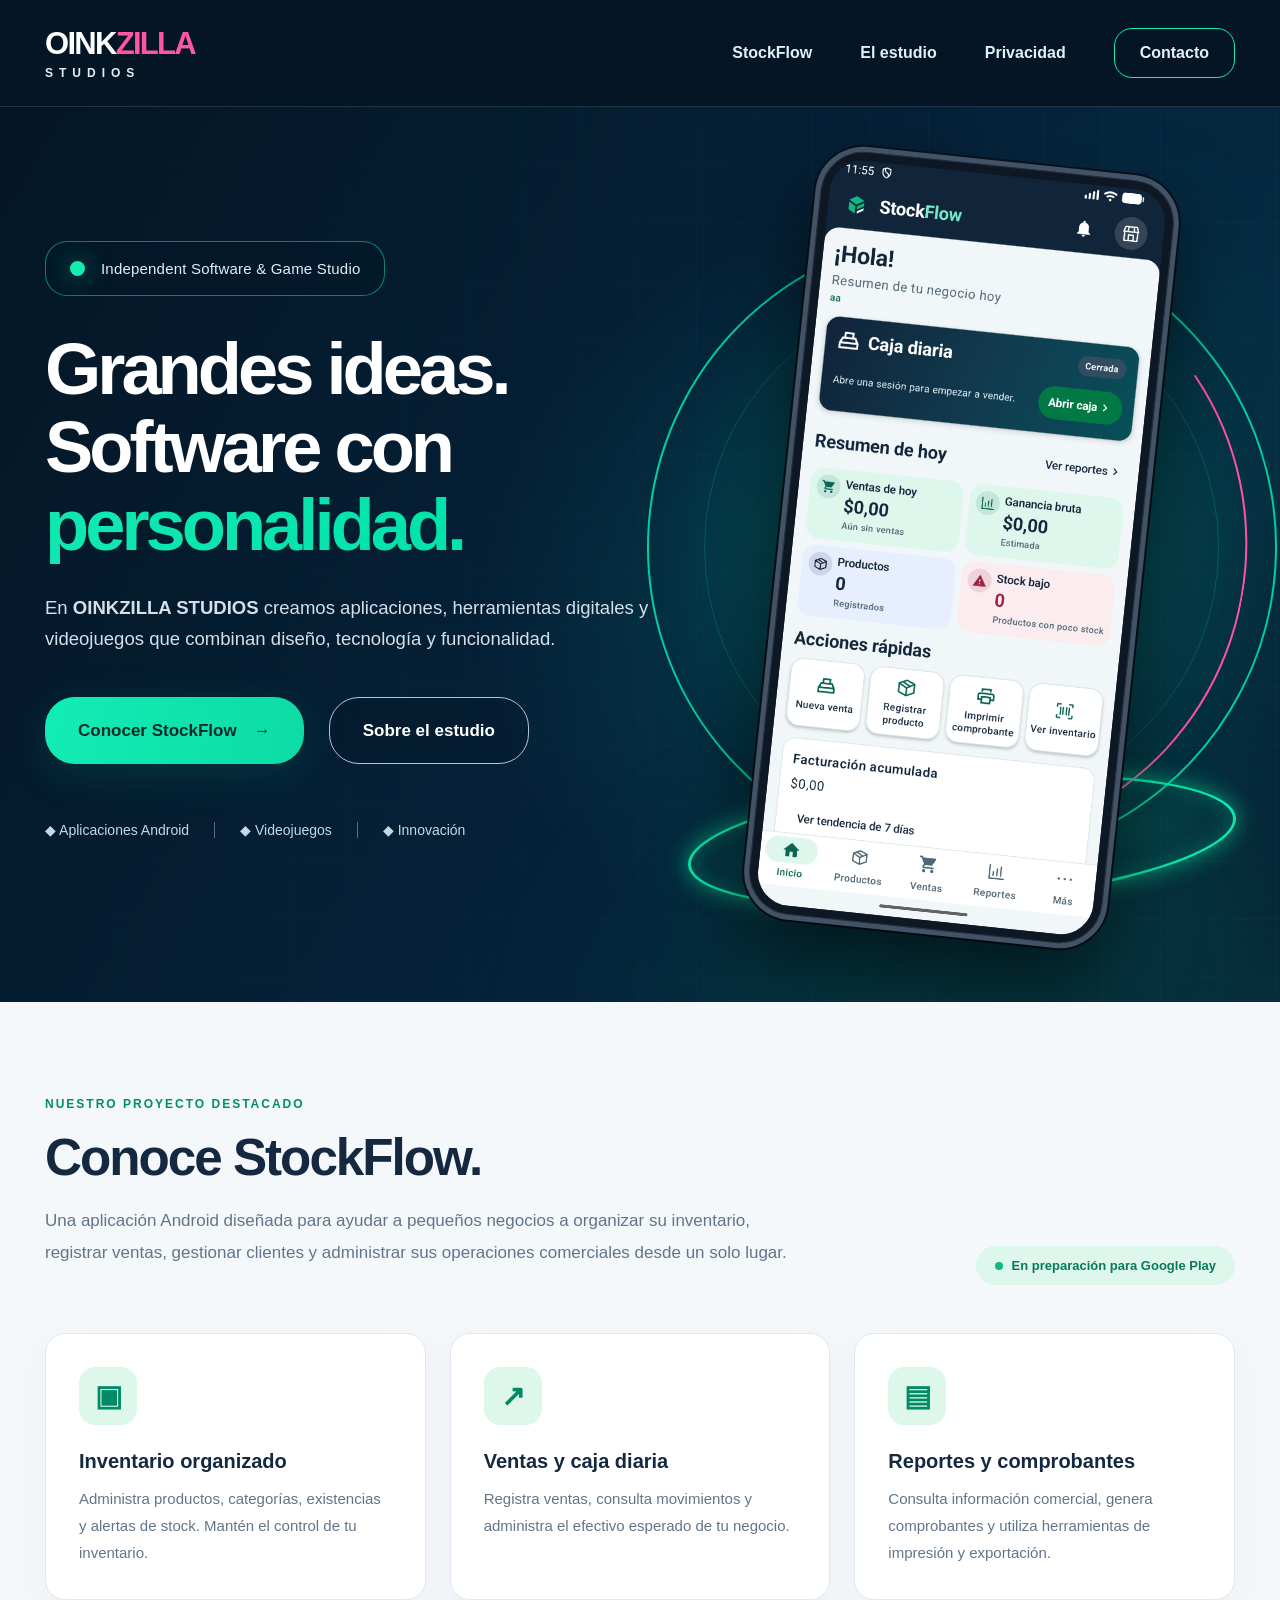
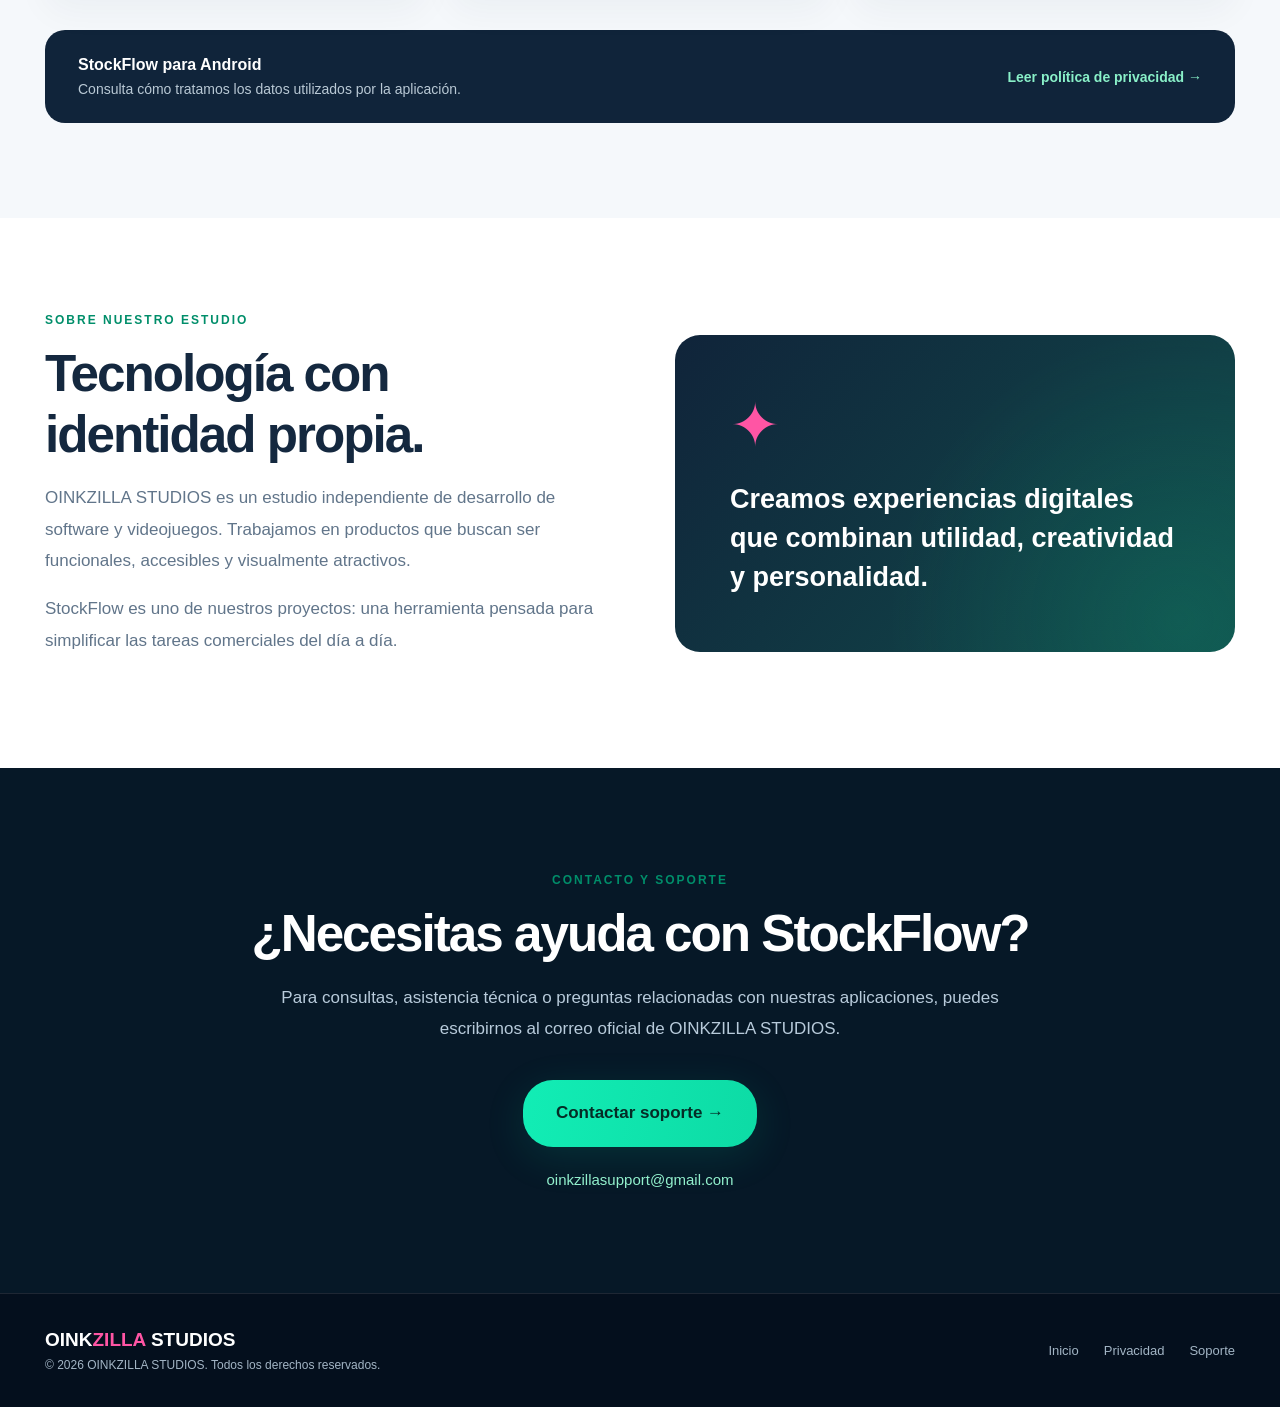
==== commit a1a3f3b4: "Update index.html mejora 2.1" ====
--- a/index.html
+++ b/index.html
@@ -4,897 +4,869 @@
 <head>
 <meta charset="UTF-8">
 <meta name="viewport" content="width=device-width, initial-scale=1.0">
-<meta name="theme-color" content="#0B1728">
-<meta name="description" content="OINKZILLA STUDIOS: estudio independiente de desarrollo de aplicaciones, videojuegos y soluciones digitales. Conoce StockFlow.">
-
-<title>OINKZILLA STUDIOS | Software & Games</title>
+<meta name="theme-color" content="#071827">
+<meta name="description" content="OINKZILLA STUDIOS. Desarrollo independiente de aplicaciones, videojuegos y soluciones digitales. Conoce StockFlow.">
+
+<title>OINKZILLA STUDIOS | Software con personalidad</title>
 
 <style>
 :root {
-  --navy: #10243A;
-  --dark: #0B1728;
-  --darker: #07111E;
-  --pink: #FF70A8;
-  --green: #10B981;
-  --green-dark: #087B57;
-  --white: #FFFFFF;
-  --light: #F5F7FB;
-  --ink: #15273C;
-  --muted: #64768A;
-  --border: #E6ECF2;
-}
-
-* {
-  box-sizing: border-box;
-}
-
-html {
-  scroll-behavior: smooth;
-}
+  --navy:#10243A;
+  --dark:#061827;
+  --green:#10B981;
+  --mint:#14EDB2;
+  --pink:#FF55A4;
+  --white:#FFFFFF;
+  --text:#14283F;
+  --muted:#61758A;
+}
+
+* { box-sizing:border-box; }
+
+html { scroll-behavior:smooth; }
 
 body {
-  margin: 0;
-  font-family: Inter, -apple-system, BlinkMacSystemFont,
-    "Segoe UI", Arial, sans-serif;
-  background: var(--light);
-  color: var(--ink);
-  -webkit-font-smoothing: antialiased;
-}
-
-a {
-  text-decoration: none;
-  color: inherit;
-}
+  margin:0;
+  background:#F5F8FB;
+  font-family:Inter,"Segoe UI",Arial,sans-serif;
+  color:var(--text);
+  -webkit-font-smoothing:antialiased;
+}
+
+a { text-decoration:none;color:inherit; }
 
 a:focus-visible {
-  outline: 3px solid var(--green);
-  outline-offset: 4px;
+  outline:3px solid var(--mint);
+  outline-offset:4px;
 }
 
 .container {
-  width: min(1160px, calc(100% - 40px));
-  margin-inline: auto;
-}
-
-section[id] {
-  scroll-margin-top: 110px;
-}
-
-/* BARRA SUPERIOR */
+  width:min(1380px,calc(100% - 90px));
+  margin:0 auto;
+}
+
+/* ==============================
+   NAVEGACIÓN
+============================== */
 
 .navbar {
-  position: sticky;
-  top: 0;
-  z-index: 50;
-  background: rgba(8, 19, 33, .96);
-  backdrop-filter: blur(16px);
-  border-bottom: 1px solid rgba(255,255,255,.09);
+  position:relative;
+  z-index:10;
+  background:#041625;
+  border-bottom:1px solid rgba(255,255,255,.12);
 }
 
 .nav-inner {
-  min-height: 78px;
-  display: flex;
-  align-items: center;
-  justify-content: space-between;
-  gap: 20px;
-}
-
-.logo {
-  display: flex;
-  flex-direction: column;
-  line-height: 1;
-  flex-shrink: 0;
-}
-
-.logo-main {
-  color: white;
-  font-size: 25px;
-  font-weight: 900;
-  letter-spacing: -1.4px;
-}
-
-.logo-main span {
-  color: var(--pink);
-}
-
-.logo-small {
-  margin-top: 6px;
-  font-size: 10px;
-  font-weight: 800;
-  letter-spacing: 4px;
-  color: #B6C6D4;
+  height:106px;
+  display:flex;
+  align-items:center;
+  justify-content:space-between;
+  gap:30px;
+}
+
+.brand {
+  display:flex;
+  flex-direction:column;
+  line-height:1;
+}
+
+.brand-title {
+  color:white;
+  font-size:31px;
+  font-weight:900;
+  letter-spacing:-1.7px;
+}
+
+.brand-title span { color:var(--pink); }
+
+.brand-sub {
+  margin-top:8px;
+  color:#E5EEF5;
+  font-size:12px;
+  letter-spacing:6px;
+  font-weight:750;
 }
 
 .nav-links {
-  display: flex;
-  align-items: center;
-  gap: 28px;
+  display:flex;
+  align-items:center;
+  gap:48px;
 }
 
 .nav-links a {
-  color: #C1CFDD;
-  font-size: 13px;
-  font-weight: 600;
-  transition: color .2s;
-}
-
-.nav-links a:hover {
-  color: white;
-}
+  color:#E7EFF6;
+  font-size:16px;
+  font-weight:600;
+  transition:color .2s;
+}
+
+.nav-links a:hover { color:var(--mint); }
 
 .nav-contact {
-  color: white !important;
-  padding: 11px 18px;
-  border: 1px solid rgba(255,255,255,.22);
-  border-radius: 11px;
-}
-
-/* PORTADA */
+  border:1px solid var(--mint);
+  border-radius:18px;
+  padding:15px 25px;
+}
+
+/* ==============================
+   PORTADA PRINCIPAL
+============================== */
 
 .hero {
-  position: relative;
-  overflow: hidden;
-  color: white;
+  position:relative;
+  overflow:hidden;
+  isolation:isolate;
+  min-height:850px;
 
   background:
     radial-gradient(
-      ellipse at 80% 30%,
-      rgba(16,185,129,.16),
-      transparent 42%
+      ellipse 50% 60% at 76% 56%,
+      rgba(0,158,144,.28),
+      transparent 78%
     ),
     radial-gradient(
-      ellipse at 88% 73%,
-      rgba(255,112,168,.11),
-      transparent 40%
+      ellipse 40% 50% at 98% 20%,
+      rgba(0,104,126,.19),
+      transparent 72%
     ),
-    linear-gradient(125deg, #091827, #10243A);
-}
-
+    linear-gradient(
+      120deg,
+      #041625 0%,
+      #05223A 57%,
+      #071B30 100%
+    );
+
+  color:white;
+}
+
+/* Cuadrícula tecnológica */
 .hero::before {
-  content: "";
-  position: absolute;
-  inset: 0;
+  content:"";
+  position:absolute;
+  inset:0;
+  z-index:-1;
+  pointer-events:none;
 
   background-image:
     linear-gradient(
-      rgba(255,255,255,.035) 1px,
+      rgba(56,178,183,.065) 1px,
       transparent 1px
     ),
     linear-gradient(
       90deg,
-      rgba(255,255,255,.035) 1px,
+      rgba(56,178,183,.065) 1px,
       transparent 1px
     );
 
-  background-size: 55px 55px;
-
-  mask-image: linear-gradient(
-    90deg,
-    transparent 5%,
-    black
+  background-size:58px 58px;
+  opacity:.6;
+  mask-image:linear-gradient(
+    90deg,transparent,black 65%
   );
-
-  pointer-events: none;
-}
-
-.hero-grid {
-  display: grid;
-  grid-template-columns: 1fr 1fr;
-  gap: 60px;
-  align-items: center;
-  min-height: 760px;
-  padding: 75px 0 95px;
-  position: relative;
-  z-index: 1;
-}
-
-.hero-copy {
-  position: relative;
-  z-index: 3;
-}
-
-.eyebrow {
-  display: inline-flex;
-  align-items: center;
-  gap: 10px;
-
-  border: 1px solid rgba(255,255,255,.15);
-  background: rgba(255,255,255,.055);
-  color: #D0DFE8;
-
-  padding: 11px 16px;
-  border-radius: 40px;
-
-  font-size: 11px;
-  font-weight: 800;
-  letter-spacing: 1.2px;
-  text-transform: uppercase;
-}
-
-.eyebrow-dot {
-  display: inline-block;
-  width: 8px;
-  height: 8px;
-  background: var(--green);
-  border-radius: 50%;
-  box-shadow: 0 0 14px var(--green);
+}
+
+/* Iluminación inferior */
+.hero::after {
+  content:"";
+  position:absolute;
+  width:760px;
+  height:360px;
+  right:-120px;
+  bottom:-205px;
+  border-radius:50%;
+  background:rgba(0,208,149,.13);
+  filter:blur(90px);
+  pointer-events:none;
+}
+
+.hero-inner {
+  position:relative;
+  display:grid;
+  grid-template-columns:1.05fr .95fr;
+  align-items:center;
+  gap:40px;
+  min-height:850px;
+  padding:65px 0 80px;
+}
+
+.hero-content {
+  position:relative;
+  z-index:4;
+  padding-bottom:15px;
+}
+
+.hero-badge {
+  display:inline-flex;
+  align-items:center;
+  gap:16px;
+  border:1px solid rgba(20,237,178,.5);
+  border-radius:22px;
+  background:rgba(3,24,40,.55);
+  padding:18px 24px;
+  color:#E0EFF6;
+  font-size:15px;
+  letter-spacing:.2px;
+}
+
+.hero-badge::before {
+  content:"";
+  width:15px;
+  height:15px;
+  flex-shrink:0;
+  border-radius:50%;
+  background:var(--mint);
+  box-shadow:0 0 25px rgba(20,237,178,.55);
 }
 
 .hero h1 {
-  font-size: clamp(43px, 5.2vw, 72px);
-  line-height: 1.1;
-  letter-spacing: -3px;
-  font-weight: 850;
-  margin: 30px 0 24px;
-}
-
-.hero h1 span {
-  background: linear-gradient(
-    95deg,
-    #55E9BB,
-    #10B981
+  margin:34px 0 29px;
+  max-width:730px;
+  color:white;
+  font-size:clamp(55px,5.65vw,89px);
+  font-weight:900;
+  letter-spacing:-4px;
+  line-height:1.08;
+}
+
+.hero h1 .gradient {
+  display:inline-block;
+  color:var(--mint);
+  background:linear-gradient(
+    95deg,#11E8B1,#00E3AA
   );
-
-  background-clip: text;
-  -webkit-background-clip: text;
-  color: transparent;
+  background-clip:text;
+  -webkit-background-clip:text;
+  -webkit-text-fill-color:transparent;
 }
 
 .hero-description {
-  max-width: 520px;
-  margin: 0;
-
-  font-size: 16px;
-  line-height: 1.95;
-  color: #BACBD9;
+  max-width:650px;
+  margin:0;
+  color:#D4E0EA;
+  font-size:clamp(17px,1.45vw,22px);
+  line-height:1.65;
 }
 
 .hero-actions {
-  display: flex;
-  flex-wrap: wrap;
-  gap: 13px;
-  margin-top: 35px;
-}
-
-.btn {
-  display: inline-flex;
-  align-items: center;
-  justify-content: center;
-  gap: 10px;
-
-  padding: 15px 23px;
-  border-radius: 12px;
-
-  font-weight: 750;
-  font-size: 13px;
-
-  transition:
-    transform .2s,
-    background .2s;
-}
-
-.btn:hover {
-  transform: translateY(-3px);
-}
-
-.btn-primary {
-  color: #062D21;
-  background: var(--green);
-}
-
-.btn-primary:hover {
-  background: #3AD5A3;
-}
-
-.btn-outline {
-  color: white;
-  border: 1px solid rgba(255,255,255,.25);
-  background: rgba(255,255,255,.045);
-}
-
-.hero-note {
-  color: #94A9BB;
-  font-size: 12px;
-  margin-top: 31px;
-  line-height: 1.8;
-}
-
-/* TELÉFONO STOCKFLOW */
-
-.phone-showcase {
-  position: relative;
-
-  min-height: 700px;
-
-  display: flex;
-  align-items: center;
-  justify-content: center;
-
-  isolation: isolate;
-}
-
-.phone-glow {
-  position: absolute;
-
-  width: 520px;
-  height: 520px;
-
-  border-radius: 50%;
-
-  background: radial-gradient(
+  display:flex;
+  align-items:center;
+  flex-wrap:wrap;
+  gap:25px;
+  margin-top:43px;
+}
+
+.button {
+  display:inline-flex;
+  justify-content:center;
+  align-items:center;
+  gap:17px;
+  min-height:67px;
+  padding:17px 33px;
+  border-radius:30px;
+  font-size:17px;
+  font-weight:750;
+  transition:transform .2s,background .2s;
+}
+
+.button:hover { transform:translateY(-3px); }
+
+.button-primary {
+  background:linear-gradient(
+    100deg,#12EDB5,#0DDBA5
+  );
+  color:#052C26;
+  box-shadow:0 10px 40px rgba(0,220,165,.13);
+}
+
+.button-secondary {
+  border:1px solid #B4C5D2;
+  color:white;
+  background:rgba(4,22,37,.3);
+}
+
+.hero-features {
+  display:flex;
+  align-items:center;
+  flex-wrap:wrap;
+  gap:0;
+  margin-top:58px;
+  color:#C5D9E5;
+  font-size:14px;
+}
+
+.hero-features span {
+  padding:0 25px;
+  border-right:1px solid rgba(255,255,255,.35);
+}
+
+.hero-features span:first-child {
+  padding-left:0;
+}
+
+.hero-features span:last-child {
+  border-right:0;
+}
+
+/* ==============================
+   TELÉFONO REAL DE STOCKFLOW
+============================== */
+
+.device-stage {
+  position:relative;
+  height:750px;
+  display:flex;
+  justify-content:center;
+  align-items:center;
+  min-width:0;
+}
+
+/* Resplandor verde */
+.device-glow {
+  position:absolute;
+  width:610px;
+  height:620px;
+  border-radius:50%;
+  background:radial-gradient(
     circle,
-    rgba(16,185,129,.2),
-    rgba(255,112,168,.09) 47%,
+    rgba(0,227,166,.27) 0%,
+    rgba(0,180,150,.14) 39%,
     transparent 72%
   );
-
-  filter: blur(15px);
-  pointer-events: none;
-}
-
-.phone-ring {
-  position: absolute;
-  width: 480px;
-  height: 480px;
-
-  border: 1px solid rgba(16,185,129,.25);
-  border-radius: 50%;
-
-  pointer-events: none;
-}
-
-.phone-ring::after {
-  content: "";
-  position: absolute;
-  inset: 45px;
-
-  border: 1px dashed rgba(255,255,255,.12);
-  border-radius: 50%;
-}
-
+  filter:blur(16px);
+}
+
+/* Aro exterior verde */
+.orbit-one {
+  position:absolute;
+  width:630px;
+  height:630px;
+  border:2px solid rgba(0,229,174,.88);
+  border-radius:50%;
+  transform:rotate(-18deg);
+}
+
+/* Aro interior */
+.orbit-two {
+  position:absolute;
+  width:515px;
+  height:515px;
+  border:1px solid rgba(0,200,157,.25);
+  border-radius:50%;
+}
+
+/* Acento rosado */
+.orbit-pink {
+  position:absolute;
+  width:570px;
+  height:590px;
+  border:2px solid transparent;
+  border-right-color:var(--pink);
+  border-radius:50%;
+  transform:rotate(10deg);
+}
+
+/* Óvalo luminoso bajo el teléfono */
+.device-floor {
+  position:absolute;
+  width:550px;
+  height:125px;
+  bottom:18px;
+  border:3px solid #0CE9AE;
+  border-radius:50%;
+  transform:rotate(-5deg);
+  box-shadow:
+    0 0 22px rgba(0,255,175,.55),
+    inset 0 0 22px rgba(0,255,175,.25);
+}
+
+.device-floor::before {
+  content:"";
+  position:absolute;
+  inset:17px;
+  border-radius:50%;
+  background:rgba(0,230,160,.11);
+  filter:blur(20px);
+}
+
+/* Marco del teléfono */
 .phone {
-  position: relative;
-  z-index: 2;
-
-  width: min(300px, 85vw);
-  padding: 8px;
-
-  border: 5px solid #35495A;
-  border-radius: 37px;
-
-  background: #101B29;
-
-  overflow: hidden;
+  position:relative;
+  z-index:3;
+  width:365px;
+  max-width:80%;
+  flex-shrink:0;
+  padding:9px;
+  background:#0E1825;
+  border:5px solid #435367;
+  border-radius:48px;
+
+  transform:rotate(6deg);
 
   box-shadow:
-    0 45px 100px rgba(0,0,0,.45),
-    0 0 0 1px rgba(255,255,255,.16);
-
-  transform: rotate(5deg);
-
-  transition: transform .35s ease;
+    0 40px 85px rgba(0,0,0,.58),
+    0 0 0 2px #0B121C,
+    inset 0 0 0 1px rgba(255,255,255,.1);
+
+  transition:transform .3s;
 }
 
 .phone:hover {
-  transform: rotate(1deg) translateY(-7px);
-}
-
-/* CAPTURA REAL DE STOCKFLOW */
-
-.phone-image {
-  width: 100%;
-  height: auto;
-
-  display: block;
-
-  border-radius: 25px;
-
-  background: #F0F5F7;
-}
-
-/* ETIQUETA DE LA CAPTURA */
-
-.phone-caption {
-  position: absolute;
-  z-index: 3;
-
-  right: 0;
-  bottom: 42px;
-
-  padding: 12px 17px;
-
-  border-radius: 12px;
-
-  border: 1px solid rgba(255,255,255,.17);
-
-  background: rgba(11,24,39,.94);
-  backdrop-filter: blur(10px);
-
-  color: #D4E5EF;
-  font-size: 12px;
-
-  box-shadow: 0 15px 35px rgba(0,0,0,.2);
-}
-
-.phone-caption span {
-  display: inline-block;
-  width: 7px;
-  height: 7px;
-  margin-right: 7px;
-
-  border-radius: 50%;
-  background: var(--green);
-}
-
-/* SECCIONES GENERALES */
+  transform:rotate(2deg) translateY(-6px);
+}
+
+.phone img {
+  display:block;
+  width:100%;
+  height:auto;
+  border-radius:33px;
+}
+
+/* ==============================
+   CONTENIDO STOCKFLOW
+============================== */
 
 .section {
-  padding: 105px 0;
-}
-
-.section-label {
-  color: var(--green-dark);
-  font-size: 11px;
-  font-weight: 850;
-  letter-spacing: 2px;
-  text-transform: uppercase;
+  padding:95px 0;
+}
+
+.section-kicker {
+  color:#008E6A;
+  font-size:12px;
+  font-weight:850;
+  letter-spacing:2px;
+  text-transform:uppercase;
 }
 
 .section-title {
-  margin: 15px 0 18px;
-
-  font-size: clamp(31px, 4vw, 47px);
-  line-height: 1.2;
-
-  letter-spacing: -1.7px;
-  color: var(--navy);
+  margin:17px 0;
+  font-size:clamp(34px,4vw,56px);
+  font-weight:850;
+  letter-spacing:-2px;
+  line-height:1.18;
 }
 
 .section-description {
-  max-width: 650px;
-
-  color: var(--muted);
-  font-size: 15px;
-  line-height: 1.95;
-}
-
-/* STOCKFLOW */
-
-.project-section {
-  background: white;
-}
-
-.project-head {
-  display: flex;
-  align-items: flex-end;
-  justify-content: space-between;
-  gap: 30px;
+  max-width:760px;
+  color:var(--muted);
+  font-size:17px;
+  line-height:1.85;
+}
+
+.project-section { background:#F5F8FB; }
+
+.project-header {
+  display:flex;
+  justify-content:space-between;
+  align-items:end;
+  gap:40px;
 }
 
 .project-status {
-  display: inline-flex;
-  align-items: center;
-  gap: 9px;
-
-  flex-shrink: 0;
-
-  color: #087A56;
-  background: #E4F8EF;
-
-  padding: 10px 15px;
-  border-radius: 40px;
-
-  font-size: 11px;
-  font-weight: 800;
+  display:inline-flex;
+  align-items:center;
+  gap:9px;
+  padding:12px 19px;
+  color:#087A59;
+  background:#DDF7EC;
+  border-radius:50px;
+  font-size:13px;
+  font-weight:750;
+  white-space:nowrap;
 }
 
 .project-status::before {
-  content: "";
-  width: 8px;
-  height: 8px;
-
-  background: var(--green);
-  border-radius: 50%;
+  content:"";
+  width:8px;
+  height:8px;
+  background:var(--green);
+  border-radius:50%;
 }
 
 .feature-grid {
-  display: grid;
-  grid-template-columns: repeat(3, minmax(0,1fr));
-  gap: 20px;
-
-  margin-top: 43px;
+  display:grid;
+  grid-template-columns:repeat(3,1fr);
+  gap:24px;
+  margin-top:48px;
 }
 
 .feature-card {
-  background: #F8FAFC;
-
-  border: 1px solid var(--border);
-  border-radius: 19px;
-
-  padding: 32px;
-
-  transition:
-    transform .2s,
-    border-color .2s,
-    box-shadow .2s;
+  min-width:0;
+  padding:33px;
+  border:1px solid #E1E8F0;
+  border-radius:20px;
+  background:white;
+  box-shadow:0 12px 35px rgba(16,36,58,.045);
+  transition:transform .2s;
 }
 
 .feature-card:hover {
-  transform: translateY(-5px);
-  border-color: #A7E8CD;
-  box-shadow: 0 15px 35px rgba(16,36,58,.06);
+  transform:translateY(-5px);
 }
 
 .feature-icon {
-  width: 50px;
-  height: 50px;
-
-  display: grid;
-  place-items: center;
-
-  color: #07845D;
-  background: #E4F8EF;
-
-  border-radius: 14px;
-
-  font-size: 25px;
-  font-weight: 800;
+  display:grid;
+  place-items:center;
+  width:58px;
+  height:58px;
+  border-radius:16px;
+  color:#008B66;
+  background:#DDF8EB;
+  font-size:29px;
+  font-weight:800;
 }
 
 .feature-card h3 {
-  color: var(--navy);
-  font-size: 18px;
-  margin: 23px 0 11px;
+  margin:25px 0 12px;
+  font-size:20px;
 }
 
 .feature-card p {
-  color: var(--muted);
-  font-size: 13px;
-  line-height: 1.9;
-  margin: 0;
-}
-
-.project-bottom {
-  margin-top: 30px;
-
-  display: flex;
-  align-items: center;
-  justify-content: space-between;
-  gap: 20px;
-
-  padding: 25px 30px;
-
-  color: white;
-  background: var(--navy);
-
-  border-radius: 16px;
-}
-
-.project-bottom strong {
-  font-size: 16px;
-}
-
-.project-bottom p {
-  color: #B6C7D4;
-  font-size: 13px;
-  margin: 7px 0 0;
-  line-height: 1.6;
-}
-
-.project-bottom a {
-  color: #91F0CB;
-  font-size: 13px;
-  font-weight: 750;
-}
-
-/* ESTUDIO */
-
-.about-section {
-  background: #F3F6FA;
-}
+  margin:0;
+  color:var(--muted);
+  font-size:15px;
+  line-height:1.8;
+}
+
+.project-footer {
+  margin-top:30px;
+  padding:26px 33px;
+  background:var(--navy);
+  color:white;
+  border-radius:20px;
+
+  display:flex;
+  justify-content:space-between;
+  align-items:center;
+  gap:20px;
+}
+
+.project-footer p {
+  margin:7px 0 0;
+  color:#B9C9D5;
+  font-size:14px;
+}
+
+.project-footer a {
+  color:#89F0C8;
+  font-size:14px;
+  font-weight:750;
+}
+
+/* ==============================
+   ESTUDIO
+============================== */
+
+.about-section { background:white; }
 
 .about-grid {
-  display: grid;
-  grid-template-columns: 1fr 1fr;
-  gap: 70px;
-  align-items: center;
+  display:grid;
+  grid-template-columns:1fr 1fr;
+  align-items:center;
+  gap:70px;
 }
 
 .about-panel {
-  position: relative;
-
-  min-height: 290px;
-  padding: 45px;
-
-  display: flex;
-  flex-direction: column;
-  justify-content: space-between;
-
-  background: linear-gradient(135deg,#10243A,#164C4B);
-  color: white;
-
-  border-radius: 23px;
-  overflow: hidden;
-}
-
-.about-panel::after {
-  content: "";
-
-  position: absolute;
-  width: 250px;
-  height: 250px;
-
-  right: -70px;
-  bottom: -120px;
-
-  background: rgba(16,185,129,.13);
-
-  border: 1px solid rgba(255,255,255,.16);
-  border-radius: 50%;
-}
-
-.about-symbol {
-  color: var(--pink);
-  font-size: 55px;
-  font-weight: 900;
+  padding:55px;
+  border-radius:25px;
+  min-height:300px;
+  display:flex;
+  flex-direction:column;
+  justify-content:space-between;
+
+  background:
+    radial-gradient(
+      circle at 90% 90%,
+      rgba(16,185,129,.18),
+      transparent 50%
+    ),
+    linear-gradient(130deg,#10243A,#114B4B);
+
+  color:white;
+}
+
+.about-icon {
+  color:var(--pink);
+  font-size:60px;
 }
 
 .about-panel p {
-  position: relative;
-  z-index: 1;
-
-  max-width: 360px;
-  margin: 20px 0 0;
-
-  font-size: 23px;
-  font-weight: 750;
-  letter-spacing: -.7px;
-  line-height: 1.5;
-}
-
-/* CONTACTO */
+  margin:20px 0 0;
+  font-size:27px;
+  font-weight:750;
+  line-height:1.45;
+}
+
+/* ==============================
+   SOPORTE Y CONTACTO
+============================== */
 
 .contact-section {
-  color: white;
-  background: var(--darker);
-  padding: 100px 0;
-  text-align: center;
-}
-
-.contact-section .section-label {
-  color: #82E9C2;
-}
-
-.contact-section .section-title {
-  color: white;
-  max-width: 720px;
-  margin-inline: auto;
-}
-
-.contact-section p {
-  color: #B2C3D1;
-  max-width: 610px;
-  margin: 0 auto;
-
-  font-size: 15px;
-  line-height: 1.9;
-}
-
-.contact-section .btn {
-  margin-top: 30px;
-}
+  text-align:center;
+  background:#061827;
+  color:white;
+  padding:105px 0;
+}
+
+.contact-section .section-title { color:white; }
+
+.contact-section .section-description {
+  color:#B8CBDB;
+  margin:0 auto;
+}
+
+.contact-section .button { margin-top:35px; }
 
 .contact-email {
-  display: block;
-  margin-top: 25px;
-
-  color: #8BEBC5;
-  font-size: 13px;
-  overflow-wrap: anywhere;
-}
-
-/* PIE DE PÁGINA */
+  display:block;
+  margin-top:24px;
+  color:#92F0CD;
+  font-size:15px;
+  overflow-wrap:anywhere;
+}
+
+/* ==============================
+   PIE DE PÁGINA
+============================== */
 
 footer {
-  color: #9AABBC;
-  background: #070F1B;
-
-  border-top: 1px solid rgba(255,255,255,.09);
-  padding: 32px 0;
+  background:#040F1D;
+  border-top:1px solid rgba(255,255,255,.1);
+  color:#A3B5C5;
+  padding:35px 0;
 }
 
 .footer-inner {
-  display: flex;
-  align-items: center;
-  justify-content: space-between;
-  flex-wrap: wrap;
-  gap: 18px;
+  display:flex;
+  justify-content:space-between;
+  align-items:center;
+  flex-wrap:wrap;
+  gap:20px;
 }
 
 .footer-brand {
-  color: white;
-  font-weight: 850;
-  font-size: 14px;
-}
-
-.footer-brand span {
-  color: var(--pink);
-}
+  font-weight:850;
+  color:white;
+  font-size:19px;
+}
+
+.footer-brand span { color:var(--pink); }
 
 .footer-inner small {
-  display: block;
-  margin-top: 7px;
-  font-size: 11px;
+  display:block;
+  font-size:12px;
+  margin-top:7px;
 }
 
 .footer-links {
-  display: flex;
-  flex-wrap: wrap;
-  gap: 22px;
-}
-
-.footer-links a {
-  color: #AFBECD;
-  font-size: 12px;
-}
-
-.footer-links a:hover {
-  color: white;
-}
-
-/* TABLETS */
-
-@media (max-width: 950px) {
-
-  .hero-grid {
-    grid-template-columns: 1fr;
-    gap: 25px;
-    padding: 80px 0;
-  }
-
-  .hero-copy {
-    text-align: center;
+  display:flex;
+  gap:25px;
+}
+
+.footer-links a { font-size:13px; }
+
+.footer-links a:hover { color:white; }
+
+/* ==============================
+   ADAPTACIÓN PARA TABLET
+============================== */
+
+@media(max-width:1100px) {
+  .container {
+    width:calc(100% - 50px);
+  }
+
+  .hero-inner {
+    grid-template-columns:1fr 1fr;
+    gap:5px;
+  }
+
+  .hero h1 {
+    font-size:clamp(46px,5.7vw,70px);
+  }
+
+  .hero-description { font-size:17px; }
+
+  .phone { width:310px; }
+
+  .device-stage { height:670px; }
+
+  .orbit-one {
+    width:500px;
+    height:500px;
+  }
+
+  .orbit-two {
+    width:420px;
+    height:420px;
+  }
+
+  .orbit-pink {
+    width:470px;
+    height:470px;
+  }
+
+  .device-floor { width:410px; }
+
+  .hero-features { font-size:12px; }
+}
+
+/* ==============================
+   MÓVILES
+============================== */
+
+@media(max-width:760px) {
+  .container {
+    width:calc(100% - 32px);
+  }
+
+  .nav-inner {
+    height:auto;
+    min-height:78px;
+    padding:20px 0;
+    flex-wrap:wrap;
+  }
+
+  .brand-title { font-size:25px; }
+
+  .nav-links {
+    width:100%;
+    gap:13px;
+    justify-content:space-between;
+  }
+
+  .nav-links a { font-size:12px; }
+
+  .nav-contact { padding:10px 14px; }
+
+  .hero { min-height:0; }
+
+  .hero-inner {
+    display:flex;
+    flex-direction:column;
+    padding:70px 0 50px;
+    gap:10px;
+    min-height:0;
+  }
+
+  .hero-content {
+    width:100%;
+  }
+
+  .hero-badge {
+    font-size:11px;
+    padding:13px 16px;
+  }
+
+  .hero h1 {
+    font-size:clamp(43px,10vw,65px);
+    line-height:1.12;
+    letter-spacing:-2.5px;
   }
 
   .hero-description {
-    margin-inline: auto;
+    font-size:16px;
   }
 
   .hero-actions {
-    justify-content: center;
-  }
-
-  .phone-showcase {
-    min-height: 690px;
+    gap:12px;
+  }
+
+  .button {
+    min-height:55px;
+    padding:14px 23px;
+    font-size:14px;
+  }
+
+  .hero-features {
+    margin-top:38px;
+    gap:12px;
+    font-size:12px;
+  }
+
+  .hero-features span {
+    padding:0 12px;
+  }
+
+  .hero-features span:first-child {
+    padding-left:0;
+  }
+
+  .device-stage {
+    width:100%;
+    height:710px;
+  }
+
+  .phone {
+    width:310px;
+    max-width:75%;
+  }
+
+  .orbit-one {
+    width:min(420px,100%);
+    height:auto;
+    aspect-ratio:1;
+  }
+
+  .orbit-two {
+    width:min(330px,80%);
+    height:auto;
+    aspect-ratio:1;
+  }
+
+  .orbit-pink {
+    width:min(390px,95%);
+    height:auto;
+    aspect-ratio:1;
+  }
+
+  .device-glow {
+    width:100%;
+    height:450px;
+  }
+
+  .device-floor {
+    width:85%;
+    height:90px;
+    bottom:18px;
+  }
+
+  .section {
+    padding:75px 0;
+  }
+
+  .project-header,
+  .project-footer {
+    display:flex;
+    align-items:flex-start;
+    flex-direction:column;
   }
 
   .feature-grid {
-    grid-template-columns: repeat(2,minmax(0,1fr));
+    grid-template-columns:1fr;
   }
 
   .about-grid {
-    gap: 30px;
-  }
-}
-
-/* MÓVILES */
-
-@media (max-width: 620px) {
-
-  .container {
-    width: calc(100% - 30px);
-  }
-
-  .nav-inner {
-    min-height: 76px;
-    padding: 17px 0;
-    flex-wrap: wrap;
-  }
-
-  .nav-links {
-    width: 100%;
-    gap: 12px;
-    justify-content: space-between;
-  }
-
-  .nav-links a {
-    font-size: 11px;
-  }
-
-  .nav-contact {
-    padding: 8px 10px;
-  }
-
-  .hero-grid {
-    padding: 58px 0 75px;
-  }
-
-  .hero h1 {
-    font-size: 42px;
-    letter-spacing: -2px;
-  }
-
-  .hero-description {
-    font-size: 14px;
-  }
-
-  .hero-actions {
-    align-items: stretch;
-  }
-
-  .phone-showcase {
-    min-height: 660px;
-  }
-
-  .phone {
-    width: min(270px, 75vw);
-    transform: rotate(2deg);
-  }
-
-  .phone-ring {
-    width: 330px;
-    height: 330px;
-  }
-
-  .phone-glow {
-    width: 340px;
-    height: 340px;
-  }
-
-  .phone-caption {
-    right: 0;
-    bottom: 0;
-    font-size: 11px;
-  }
-
-  .section {
-    padding: 75px 0;
-  }
-
-  .feature-grid {
-    grid-template-columns: 1fr;
-  }
-
-  .project-head {
-    display: block;
-  }
-
-  .project-status {
-    margin-top: 18px;
-  }
-
-  .project-bottom {
-    flex-direction: column;
-    align-items: flex-start;
-  }
-
-  .about-grid {
-    grid-template-columns: 1fr;
+    grid-template-columns:1fr;
+    gap:30px;
   }
 
   .about-panel {
-    padding: 32px;
-  }
-
-  .contact-section {
-    padding: 80px 0;
-  }
+    min-height:250px;
+    padding:35px;
+  }
+
+  .about-panel p { font-size:22px; }
 
   .footer-inner {
-    flex-direction: column;
-    align-items: flex-start;
-  }
-}
-
-@media (prefers-reduced-motion: reduce) {
-  html {
-    scroll-behavior: auto;
-  }
-
-  .phone,
-  .feature-card,
-  .btn {
-    transition: none;
+    flex-direction:column;
+    align-items:flex-start;
+  }
+}
+
+@media(prefers-reduced-motion:reduce) {
+  html { scroll-behavior:auto; }
+  .phone,.feature-card,.button {
+    transition:none;
   }
 }
 </style>
@@ -908,20 +880,18 @@
   <nav class="container nav-inner"
        aria-label="Navegación principal">
 
-    <a href="#inicio" class="logo">
-      <span class="logo-main">
+    <a href="#inicio" class="brand">
+      <span class="brand-title">
         OINK<span>ZILLA</span>
       </span>
-      <span class="logo-small">STUDIOS</span>
+      <span class="brand-sub">STUDIOS</span>
     </a>
 
     <div class="nav-links">
       <a href="#stockflow">StockFlow</a>
       <a href="#nosotros">El estudio</a>
       <a href="privacidad-stockflow.html">Privacidad</a>
-      <a href="#contacto" class="nav-contact">
-        Contacto
-      </a>
+      <a class="nav-contact" href="#contacto">Contacto</a>
     </div>
 
   </nav>
@@ -929,94 +899,81 @@
 
 <main>
 
-<!-- PORTADA PRINCIPAL -->
+<!-- PORTADA -->
 
 <section class="hero" id="inicio">
-
-  <div class="container hero-grid">
-
-    <div class="hero-copy">
-
-      <div class="eyebrow">
-        <span class="eyebrow-dot"></span>
+  <div class="container hero-inner">
+
+    <div class="hero-content">
+
+      <div class="hero-badge">
         Independent Software & Game Studio
       </div>
 
       <h1>
         Grandes ideas.<br>
-        Software con
-        <span>personalidad.</span>
+        Software con<br>
+        <span class="gradient">personalidad.</span>
       </h1>
 
       <p class="hero-description">
-        En OINKZILLA STUDIOS creamos aplicaciones,
-        herramientas digitales y videojuegos
-        que combinan diseño, tecnología y
-        funcionalidad.
-
-        Nuestro objetivo es convertir
-        problemas cotidianos en soluciones útiles.
+        En <strong>OINKZILLA STUDIOS</strong> creamos
+        aplicaciones, herramientas digitales y
+        videojuegos que combinan diseño,
+        tecnología y funcionalidad.
       </p>
 
       <div class="hero-actions">
-
-        <a href="#stockflow" class="btn btn-primary">
+        <a href="#stockflow"
+           class="button button-primary">
           Conocer StockFlow
-          <span aria-hidden="true">↗</span>
+          <span aria-hidden="true">→</span>
         </a>
 
-        <a href="#nosotros" class="btn btn-outline">
-          Conoce el estudio
+        <a href="#nosotros"
+           class="button button-secondary">
+          Sobre el estudio
         </a>
-
       </div>
 
-      <p class="hero-note">
-        Desarrollo independiente · Aplicaciones Android ·
-        Videojuegos
-      </p>
+      <div class="hero-features">
+        <span>◆ Aplicaciones Android</span>
+        <span>◆ Videojuegos</span>
+        <span>◆ Innovación</span>
+      </div>
 
     </div>
 
-    <!-- TELÉFONO CON CAPTURA REAL DE STOCKFLOW -->
-
-    <div class="phone-showcase">
-
-      <div class="phone-glow"></div>
-      <div class="phone-ring"></div>
+    <!-- TELÉFONO CON CAPTURA REAL -->
+
+    <div class="device-stage">
+
+      <div class="device-glow" aria-hidden="true"></div>
+      <div class="orbit-one" aria-hidden="true"></div>
+      <div class="orbit-two" aria-hidden="true"></div>
+      <div class="orbit-pink" aria-hidden="true"></div>
+      <div class="device-floor" aria-hidden="true"></div>
 
       <div class="phone">
-
         <img
           src="stockflow-inicio.png"
-          alt="Pantalla real de StockFlow: Caja diaria, resumen de ventas, inventario, ganancias y acciones rápidas"
-          class="phone-image"
-        >
-
+          alt="Pantalla real de Inicio de StockFlow con Caja diaria, ventas, productos y reportes"
+          fetchpriority="high">
       </div>
 
-      <div class="phone-caption">
-        <span></span>
-        Interfaz real de StockFlow
-      </div>
-
     </div>
 
   </div>
-
 </section>
 
-<!-- SECCIÓN STOCKFLOW -->
+<!-- PRODUCTO DESTACADO -->
 
 <section class="section project-section" id="stockflow">
-
   <div class="container">
 
-    <div class="project-head">
-
+    <div class="project-header">
       <div>
-
-        <div class="section-label">
+        <div class="section-kicker">
           Nuestro proyecto destacado
         </div>
 
@@ -1027,100 +984,78 @@
         <p class="section-description">
           Una aplicación Android diseñada para ayudar
           a pequeños negocios a organizar su inventario,
-          registrar ventas, gestionar clientes
-          y administrar sus operaciones comerciales
+          registrar ventas, gestionar clientes y
+          administrar sus operaciones comerciales
           desde un solo lugar.
         </p>
-
       </div>
 
       <div class="project-status">
         En preparación para Google Play
       </div>
-
     </div>
 
     <div class="feature-grid">
 
       <article class="feature-card">
-
         <div class="feature-icon" aria-hidden="true">▣</div>
 
         <h3>Inventario organizado</h3>
-
         <p>
           Administra productos, categorías,
           existencias y alertas de stock.
-          Mantén el control de tus artículos
-          desde una sola aplicación.
+          Mantén el control de tu inventario.
         </p>
-
       </article>
 
       <article class="feature-card">
-
         <div class="feature-icon" aria-hidden="true">↗</div>
 
         <h3>Ventas y caja diaria</h3>
-
         <p>
           Registra ventas, consulta movimientos
-          y administra el efectivo esperado.
-          Organiza las operaciones diarias
+          y administra el efectivo esperado
           de tu negocio.
         </p>
-
       </article>
 
       <article class="feature-card">
-
         <div class="feature-icon" aria-hidden="true">▤</div>
 
         <h3>Reportes y comprobantes</h3>
-
         <p>
           Consulta información comercial,
           genera comprobantes y utiliza
-          herramientas de impresión
-          y exportación.
+          herramientas de impresión y exportación.
         </p>
-
       </article>
 
     </div>
 
-    <div class="project-bottom">
-
+    <div class="project-footer">
       <div>
-
         <strong>StockFlow para Android</strong>
-
         <p>
-          Conoce cómo se recopilan, almacenan
-          y utilizan los datos de la aplicación.
+          Consulta cómo tratamos los datos
+          utilizados por la aplicación.
         </p>
-
       </div>
 
       <a href="privacidad-stockflow.html">
         Leer política de privacidad →
       </a>
-
     </div>
 
   </div>
-
 </section>
 
-<!-- SOBRE OINKZILLA STUDIOS -->
+<!-- SOBRE EL ESTUDIO -->
 
 <section class="section about-section" id="nosotros">
-
   <div class="container about-grid">
 
     <div>
-
-      <div class="section-label">
+      <div class="section-kicker">
         Sobre nuestro estudio
       </div>
 
@@ -1131,7 +1066,6 @@
       <p class="section-description">
         OINKZILLA STUDIOS es un estudio independiente
         de desarrollo de software y videojuegos.
-
         Trabajamos en productos que buscan ser
         funcionales, accesibles y visualmente atractivos.
       </p>
@@ -1141,64 +1075,53 @@
         una herramienta pensada para simplificar
         las tareas comerciales del día a día.
       </p>
-
     </div>
 
     <div class="about-panel">
-
-      <div class="about-symbol" aria-hidden="true">
-        ✦
-      </div>
+      <div class="about-icon" aria-hidden="true">✦</div>
 
       <p>
-        Creamos experiencias digitales
-        que combinan utilidad,
-        creatividad y personalidad.
+        Creamos experiencias digitales que combinan
+        utilidad, creatividad y personalidad.
       </p>
-
     </div>
 
   </div>
-
 </section>
 
 <!-- CONTACTO -->
 
 <section class="contact-section" id="contacto">
-
   <div class="container">
 
-    <div class="section-label">
-      Estamos en contacto
+    <div class="section-kicker">
+      Contacto y soporte
     </div>
 
     <h2 class="section-title">
       ¿Necesitas ayuda con StockFlow?
     </h2>
 
-    <p>
-      Para consultas, asistencia técnica
-      o preguntas relacionadas con nuestras
-      aplicaciones, puedes escribirnos
-      al correo oficial de OINKZILLA STUDIOS.
+    <p class="section-description">
+      Para consultas, asistencia técnica o preguntas
+      relacionadas con nuestras aplicaciones,
+      puedes escribirnos al correo oficial
+      de OINKZILLA STUDIOS.
     </p>
 
     <a
-      class="btn btn-primary"
-      href="mailto:oinkzillasupport@gmail.com"
-    >
-      Contactar soporte ↗
+      class="button button-primary"
+      href="mailto:oinkzillasupport@gmail.com">
+      Contactar soporte →
     </a>
 
     <a
       class="contact-email"
-      href="mailto:oinkzillasupport@gmail.com"
-    >
+      href="mailto:oinkzillasupport@gmail.com">
       oinkzillasupport@gmail.com
     </a>
 
   </div>
-
 </section>
 
 </main>
@@ -1206,11 +1129,9 @@
 <!-- PIE DE PÁGINA -->
 
 <footer>
-
   <div class="container footer-inner">
 
     <div>
-
       <div class="footer-brand">
         OINK<span>ZILLA</span> STUDIOS
       </div>
@@ -1219,23 +1140,15 @@
         © 2026 OINKZILLA STUDIOS.
         Todos los derechos reservados.
       </small>
-
     </div>
 
     <div class="footer-links">
       <a href="#inicio">Inicio</a>
-
-      <a href="privacidad-stockflow.html">
-        Privacidad
-      </a>
-
-      <a href="mailto:oinkzillasupport@gmail.com">
-        Soporte
-      </a>
+      <a href="privacidad-stockflow.html">Privacidad</a>
+      <a href="mailto:oinkzillasupport@gmail.com">Soporte</a>
     </div>
 
   </div>
-
 </footer>
 
 </body>
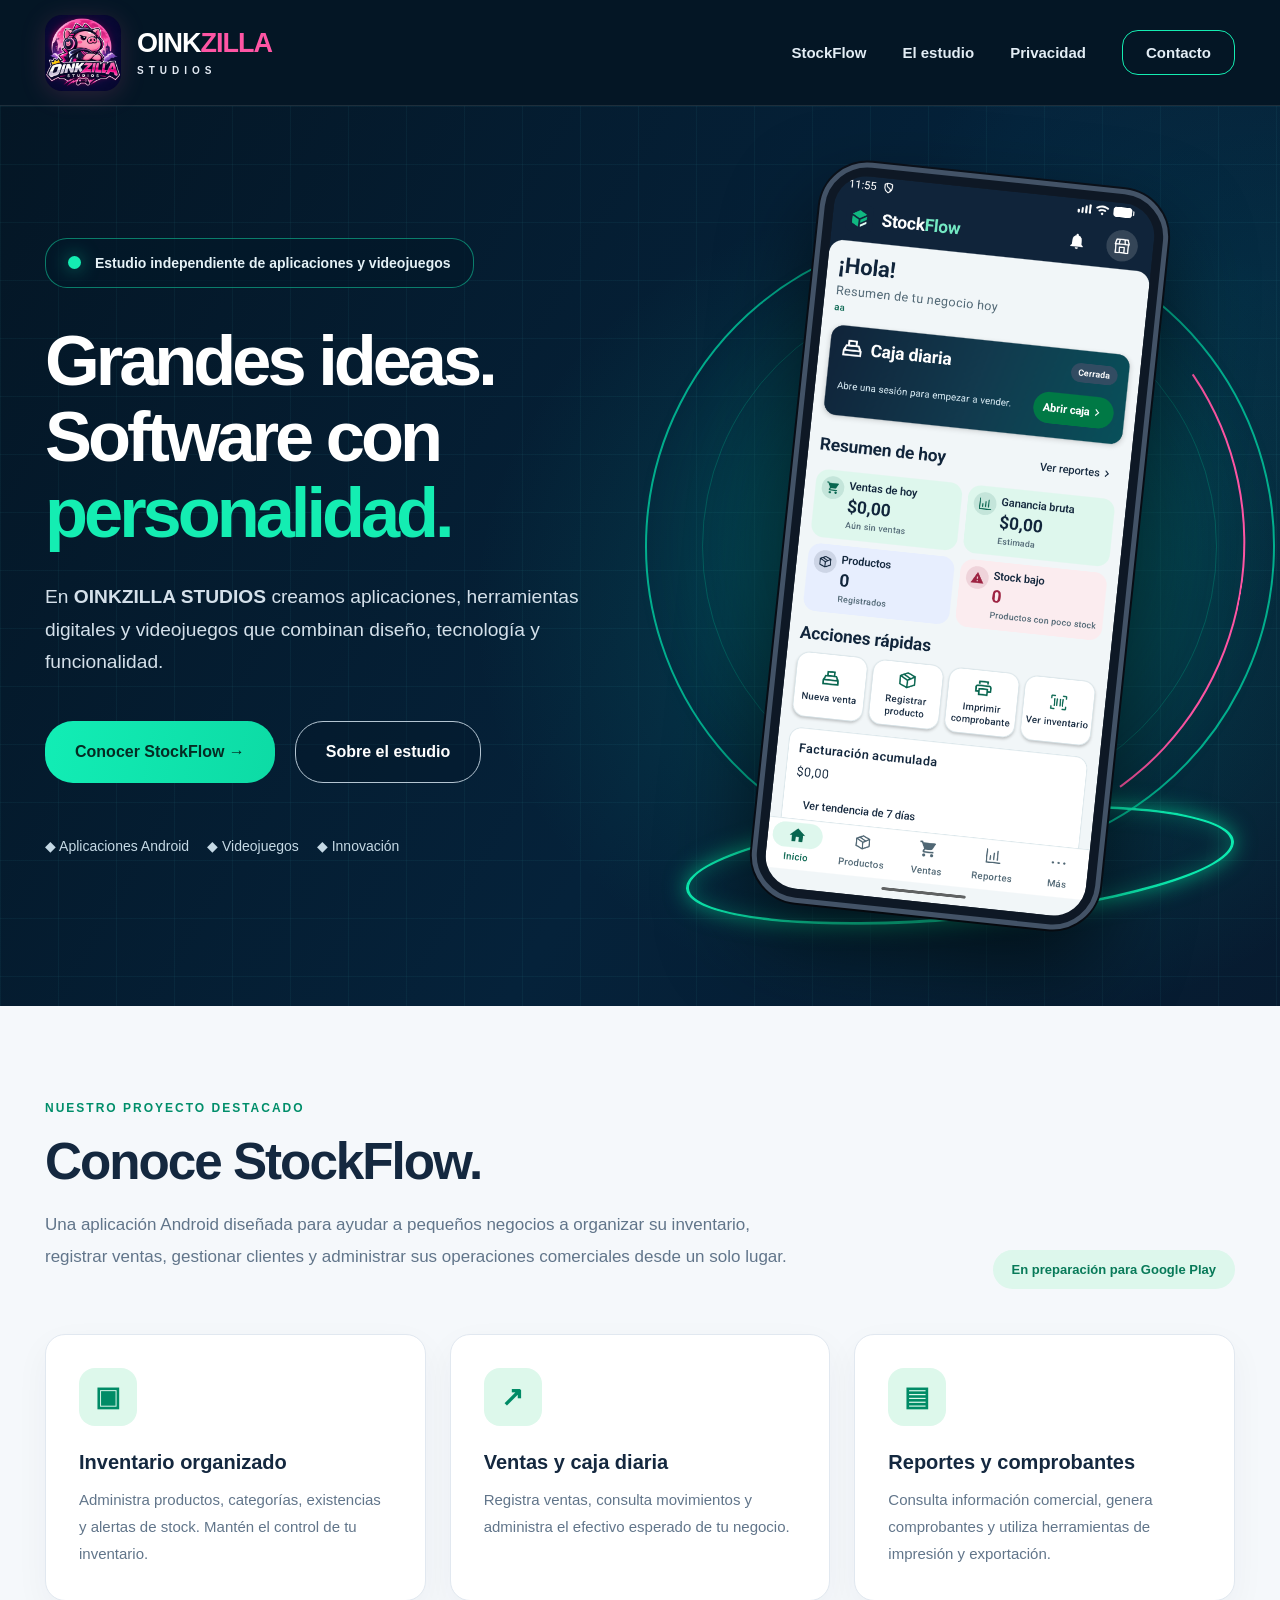
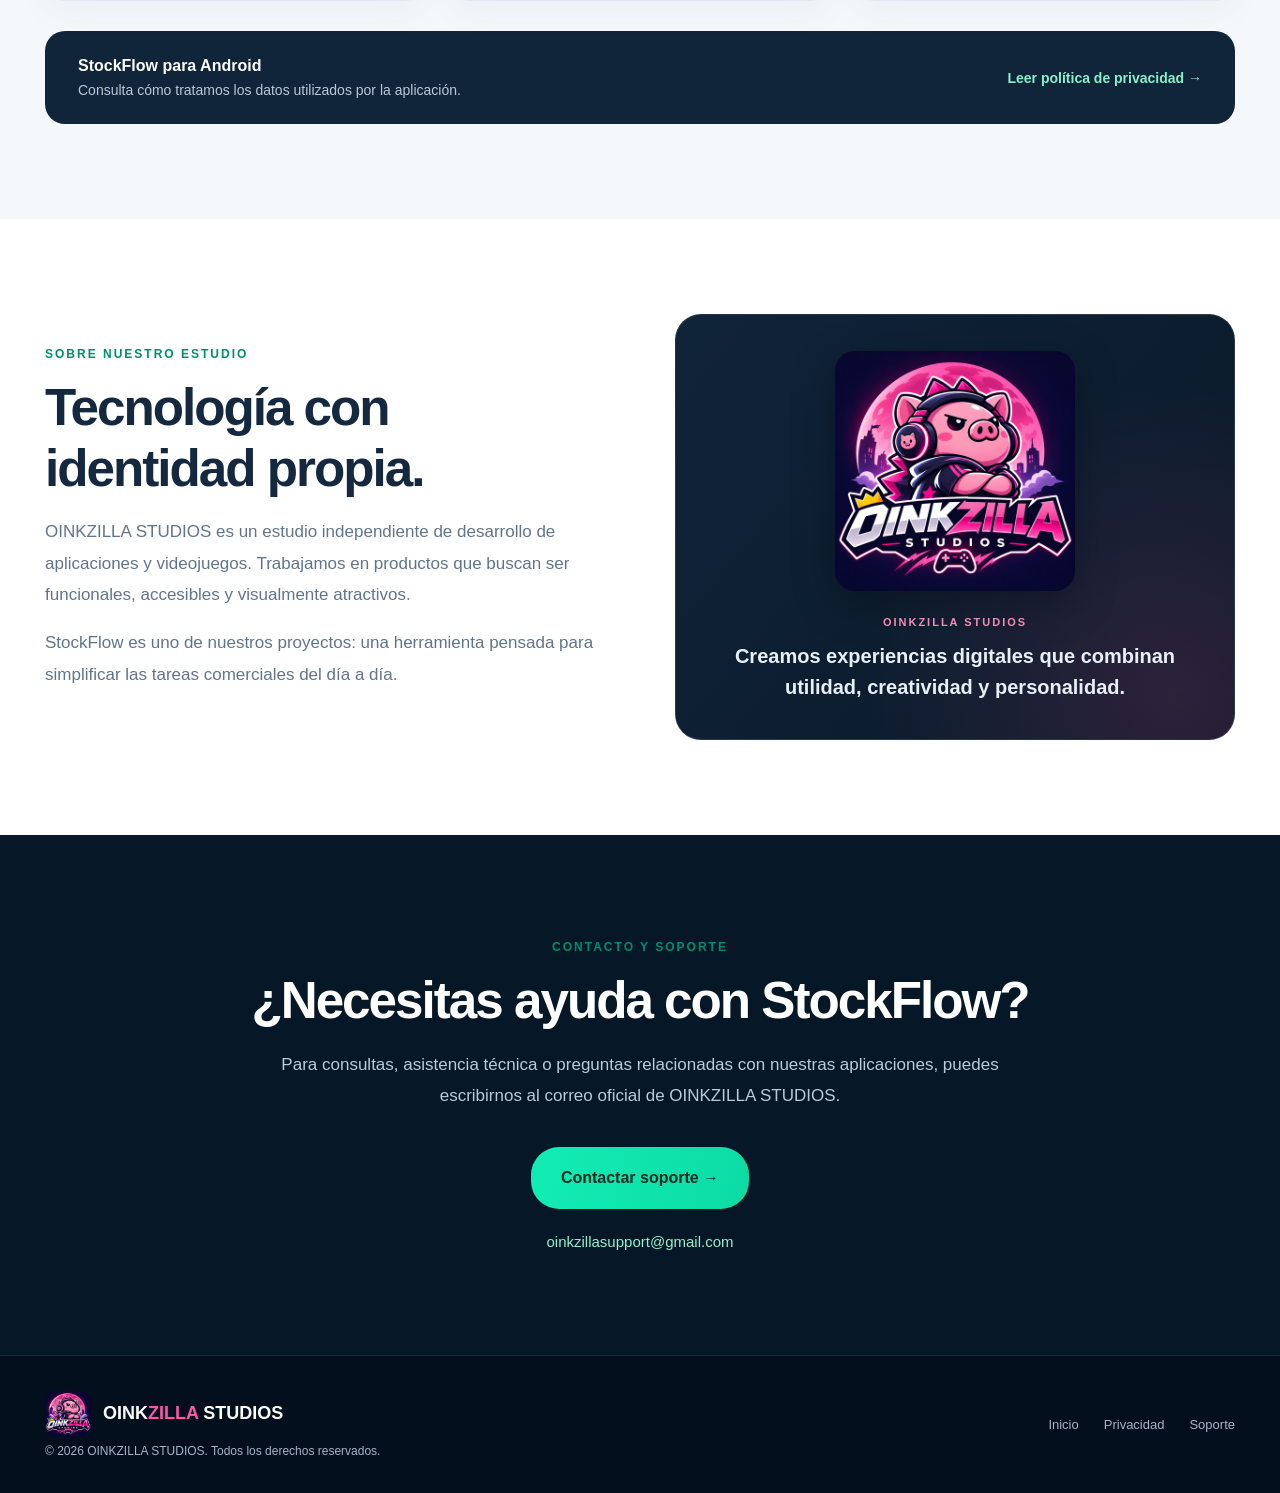
==== commit bdb5064a: "Update index.html v3" ====
--- a/index.html
+++ b/index.html
@@ -5,119 +5,155 @@
 <meta charset="UTF-8">
 <meta name="viewport" content="width=device-width, initial-scale=1.0">
 <meta name="theme-color" content="#071827">
-<meta name="description" content="OINKZILLA STUDIOS. Desarrollo independiente de aplicaciones, videojuegos y soluciones digitales. Conoce StockFlow.">
-
-<title>OINKZILLA STUDIOS | Software con personalidad</title>
+
+<title>OINKZILLA STUDIOS | Aplicaciones y videojuegos</title>
+
+<meta name="description" content="OINKZILLA STUDIOS es un estudio independiente de aplicaciones, videojuegos y soluciones digitales. Conoce StockFlow.">
+
+<!-- LOGO EN LA PESTAÑA DEL NAVEGADOR -->
+<link rel="icon" type="image/png" href="oinkzilla-logo.png">
+<link rel="apple-touch-icon" href="oinkzilla-logo.png">
 
 <style>
 :root {
-  --navy:#10243A;
-  --dark:#061827;
-  --green:#10B981;
-  --mint:#14EDB2;
-  --pink:#FF55A4;
-  --white:#FFFFFF;
-  --text:#14283F;
-  --muted:#61758A;
-}
-
-* { box-sizing:border-box; }
-
-html { scroll-behavior:smooth; }
+  --navy: #10243A;
+  --dark: #061827;
+  --green: #10B981;
+  --mint: #14EDB2;
+  --pink: #FF55A4;
+  --white: #FFFFFF;
+  --text: #14283F;
+  --muted: #61758A;
+}
+
+* {
+  box-sizing: border-box;
+}
+
+html {
+  scroll-behavior: smooth;
+}
 
 body {
-  margin:0;
-  background:#F5F8FB;
-  font-family:Inter,"Segoe UI",Arial,sans-serif;
-  color:var(--text);
-  -webkit-font-smoothing:antialiased;
-}
-
-a { text-decoration:none;color:inherit; }
+  margin: 0;
+  background: #F5F8FB;
+  color: var(--text);
+  font-family: Inter, "Segoe UI", Arial, sans-serif;
+  -webkit-font-smoothing: antialiased;
+}
+
+a {
+  text-decoration: none;
+  color: inherit;
+}
 
 a:focus-visible {
-  outline:3px solid var(--mint);
-  outline-offset:4px;
+  outline: 3px solid var(--mint);
+  outline-offset: 4px;
 }
 
 .container {
-  width:min(1380px,calc(100% - 90px));
-  margin:0 auto;
-}
-
-/* ==============================
-   NAVEGACIÓN
-============================== */
+  width: min(1380px, calc(100% - 90px));
+  margin: auto;
+}
+
+section[id] {
+  scroll-margin-top: 100px;
+}
+
+/* ===============================
+   ENCABEZADO
+================================ */
 
 .navbar {
-  position:relative;
-  z-index:10;
-  background:#041625;
-  border-bottom:1px solid rgba(255,255,255,.12);
+  position: relative;
+  z-index: 20;
+  background: #041625;
+  border-bottom: 1px solid rgba(255,255,255,.1);
 }
 
 .nav-inner {
-  height:106px;
-  display:flex;
-  align-items:center;
-  justify-content:space-between;
-  gap:30px;
+  min-height: 105px;
+  display: flex;
+  align-items: center;
+  justify-content: space-between;
+  gap: 28px;
 }
 
 .brand {
-  display:flex;
-  flex-direction:column;
-  line-height:1;
+  display: flex;
+  align-items: center;
+  gap: 16px;
+  min-width: 0;
+}
+
+.brand-logo {
+  width: 76px;
+  height: 76px;
+  object-fit: contain;
+  border-radius: 17px;
+  flex-shrink: 0;
+  filter: drop-shadow(0 4px 12px rgba(255,85,164,.16));
+}
+
+.brand-text {
+  display: flex;
+  flex-direction: column;
 }
 
 .brand-title {
-  color:white;
-  font-size:31px;
-  font-weight:900;
-  letter-spacing:-1.7px;
-}
-
-.brand-title span { color:var(--pink); }
+  color: white;
+  font-size: 27px;
+  font-weight: 900;
+  letter-spacing: -1px;
+  line-height: 1;
+  white-space: nowrap;
+}
+
+.brand-title span {
+  color: var(--pink);
+}
 
 .brand-sub {
-  margin-top:8px;
-  color:#E5EEF5;
-  font-size:12px;
-  letter-spacing:6px;
-  font-weight:750;
+  color: #E3EAF4;
+  letter-spacing: 5px;
+  font-size: 10px;
+  font-weight: 800;
+  margin-top: 8px;
 }
 
 .nav-links {
-  display:flex;
-  align-items:center;
-  gap:48px;
+  display: flex;
+  align-items: center;
+  gap: 36px;
 }
 
 .nav-links a {
-  color:#E7EFF6;
-  font-size:16px;
-  font-weight:600;
-  transition:color .2s;
-}
-
-.nav-links a:hover { color:var(--mint); }
+  color: #E3EDF5;
+  font-size: 15px;
+  font-weight: 600;
+  transition: color .2s;
+}
+
+.nav-links a:hover {
+  color: var(--mint);
+}
 
 .nav-contact {
-  border:1px solid var(--mint);
-  border-radius:18px;
-  padding:15px 25px;
-}
-
-/* ==============================
+  padding: 13px 23px;
+  border: 1px solid var(--mint);
+  border-radius: 16px;
+}
+
+/* ===============================
    PORTADA PRINCIPAL
-============================== */
+================================ */
 
 .hero {
-  position:relative;
-  overflow:hidden;
-  isolation:isolate;
-  min-height:850px;
-
+  position: relative;
+  isolation: isolate;
+  overflow: hidden;
+  color: white;
   background:
     radial-gradient(
       ellipse 50% 60% at 76% 56%,
@@ -135,18 +171,13 @@
       #05223A 57%,
       #071B30 100%
     );
-
-  color:white;
-}
-
-/* Cuadrícula tecnológica */
+}
+
 .hero::before {
-  content:"";
-  position:absolute;
-  inset:0;
-  z-index:-1;
-  pointer-events:none;
-
+  content: "";
+  position: absolute;
+  inset: 0;
+  z-index: -1;
   background-image:
     linear-gradient(
       rgba(56,178,183,.065) 1px,
@@ -157,716 +188,699 @@
       rgba(56,178,183,.065) 1px,
       transparent 1px
     );
-
-  background-size:58px 58px;
-  opacity:.6;
-  mask-image:linear-gradient(
-    90deg,transparent,black 65%
-  );
-}
-
-/* Iluminación inferior */
-.hero::after {
-  content:"";
-  position:absolute;
-  width:760px;
-  height:360px;
-  right:-120px;
-  bottom:-205px;
-  border-radius:50%;
-  background:rgba(0,208,149,.13);
-  filter:blur(90px);
-  pointer-events:none;
+  background-size: 58px 58px;
+  pointer-events: none;
 }
 
 .hero-inner {
-  position:relative;
-  display:grid;
-  grid-template-columns:1.05fr .95fr;
-  align-items:center;
-  gap:40px;
-  min-height:850px;
-  padding:65px 0 80px;
+  display: grid;
+  grid-template-columns: 1.05fr .95fr;
+  align-items: center;
+  gap: 30px;
+  min-height: 860px;
+  padding: 60px 0 80px;
 }
 
 .hero-content {
-  position:relative;
-  z-index:4;
-  padding-bottom:15px;
+  position: relative;
+  z-index: 4;
 }
 
 .hero-badge {
-  display:inline-flex;
-  align-items:center;
-  gap:16px;
-  border:1px solid rgba(20,237,178,.5);
-  border-radius:22px;
-  background:rgba(3,24,40,.55);
-  padding:18px 24px;
-  color:#E0EFF6;
-  font-size:15px;
-  letter-spacing:.2px;
+  display: inline-flex;
+  align-items: center;
+  gap: 14px;
+  padding: 16px 22px;
+  border: 1px solid rgba(20,237,178,.48);
+  border-radius: 22px;
+  background: rgba(3,24,40,.6);
+  color: #E5F1F6;
+  font-size: 14px;
+  font-weight: 600;
 }
 
 .hero-badge::before {
-  content:"";
-  width:15px;
-  height:15px;
-  flex-shrink:0;
-  border-radius:50%;
-  background:var(--mint);
-  box-shadow:0 0 25px rgba(20,237,178,.55);
+  content: "";
+  flex-shrink: 0;
+  width: 13px;
+  height: 13px;
+  background: var(--mint);
+  border-radius: 50%;
+  box-shadow: 0 0 18px rgba(20,237,178,.55);
 }
 
 .hero h1 {
-  margin:34px 0 29px;
-  max-width:730px;
-  color:white;
-  font-size:clamp(55px,5.65vw,89px);
-  font-weight:900;
-  letter-spacing:-4px;
-  line-height:1.08;
-}
-
-.hero h1 .gradient {
-  display:inline-block;
-  color:var(--mint);
-  background:linear-gradient(
-    95deg,#11E8B1,#00E3AA
-  );
-  background-clip:text;
-  -webkit-background-clip:text;
-  -webkit-text-fill-color:transparent;
+  margin: 35px 0 30px;
+  max-width: 730px;
+  font-size: clamp(54px,5.5vw,88px);
+  font-weight: 900;
+  line-height: 1.08;
+  letter-spacing: -4px;
+}
+
+.hero h1 span {
+  color: var(--mint);
 }
 
 .hero-description {
-  max-width:650px;
-  margin:0;
-  color:#D4E0EA;
-  font-size:clamp(17px,1.45vw,22px);
-  line-height:1.65;
+  max-width: 650px;
+  margin: 0;
+  font-size: clamp(17px,1.5vw,22px);
+  line-height: 1.7;
+  color: #D4E0EA;
 }
 
 .hero-actions {
-  display:flex;
-  align-items:center;
-  flex-wrap:wrap;
-  gap:25px;
-  margin-top:43px;
+  display: flex;
+  flex-wrap: wrap;
+  gap: 20px;
+  margin-top: 42px;
 }
 
 .button {
-  display:inline-flex;
-  justify-content:center;
-  align-items:center;
-  gap:17px;
-  min-height:67px;
-  padding:17px 33px;
-  border-radius:30px;
-  font-size:17px;
-  font-weight:750;
-  transition:transform .2s,background .2s;
-}
-
-.button:hover { transform:translateY(-3px); }
+  display: inline-flex;
+  align-items: center;
+  justify-content: center;
+  gap: 16px;
+  min-height: 62px;
+  padding: 16px 30px;
+  border-radius: 28px;
+  font-size: 16px;
+  font-weight: 750;
+  transition: transform .2s, background .2s;
+}
+
+.button:hover {
+  transform: translateY(-3px);
+}
 
 .button-primary {
-  background:linear-gradient(
-    100deg,#12EDB5,#0DDBA5
-  );
-  color:#052C26;
-  box-shadow:0 10px 40px rgba(0,220,165,.13);
+  color: #052B23;
+  background: linear-gradient(100deg,#12EDB5,#0DDBA5);
 }
 
 .button-secondary {
-  border:1px solid #B4C5D2;
-  color:white;
-  background:rgba(4,22,37,.3);
+  color: white;
+  background: rgba(4,22,37,.3);
+  border: 1px solid #B4C5D2;
 }
 
 .hero-features {
-  display:flex;
-  align-items:center;
-  flex-wrap:wrap;
-  gap:0;
-  margin-top:58px;
-  color:#C5D9E5;
-  font-size:14px;
-}
-
-.hero-features span {
-  padding:0 25px;
-  border-right:1px solid rgba(255,255,255,.35);
-}
-
-.hero-features span:first-child {
-  padding-left:0;
-}
-
-.hero-features span:last-child {
-  border-right:0;
-}
-
-/* ==============================
-   TELÉFONO REAL DE STOCKFLOW
-============================== */
+  display: flex;
+  flex-wrap: wrap;
+  gap: 18px;
+  margin-top: 55px;
+  color: #C5D9E5;
+  font-size: 14px;
+}
+
+/* ===============================
+   TELÉFONO STOCKFLOW
+================================ */
 
 .device-stage {
-  position:relative;
-  height:750px;
-  display:flex;
-  justify-content:center;
-  align-items:center;
-  min-width:0;
-}
-
-/* Resplandor verde */
+  position: relative;
+  display: flex;
+  justify-content: center;
+  align-items: center;
+  height: 760px;
+  min-width: 0;
+}
+
 .device-glow {
-  position:absolute;
-  width:610px;
-  height:620px;
-  border-radius:50%;
-  background:radial-gradient(
+  position: absolute;
+  width: 610px;
+  height: 620px;
+  border-radius: 50%;
+  background: radial-gradient(
     circle,
-    rgba(0,227,166,.27) 0%,
+    rgba(0,227,166,.27),
     rgba(0,180,150,.14) 39%,
     transparent 72%
   );
-  filter:blur(16px);
-}
-
-/* Aro exterior verde */
+  filter: blur(16px);
+}
+
 .orbit-one {
-  position:absolute;
-  width:630px;
-  height:630px;
-  border:2px solid rgba(0,229,174,.88);
-  border-radius:50%;
-  transform:rotate(-18deg);
-}
-
-/* Aro interior */
+  position: absolute;
+  width: 630px;
+  height: 630px;
+  border: 2px solid rgba(0,229,174,.7);
+  border-radius: 50%;
+  transform: rotate(-18deg);
+}
+
 .orbit-two {
-  position:absolute;
-  width:515px;
-  height:515px;
-  border:1px solid rgba(0,200,157,.25);
-  border-radius:50%;
-}
-
-/* Acento rosado */
+  position: absolute;
+  width: 515px;
+  height: 515px;
+  border: 1px solid rgba(0,200,157,.25);
+  border-radius: 50%;
+}
+
 .orbit-pink {
-  position:absolute;
-  width:570px;
-  height:590px;
-  border:2px solid transparent;
-  border-right-color:var(--pink);
-  border-radius:50%;
-  transform:rotate(10deg);
-}
-
-/* Óvalo luminoso bajo el teléfono */
+  position: absolute;
+  width: 570px;
+  height: 590px;
+  border: 2px solid transparent;
+  border-right-color: var(--pink);
+  border-radius: 50%;
+  transform: rotate(10deg);
+}
+
 .device-floor {
-  position:absolute;
-  width:550px;
-  height:125px;
-  bottom:18px;
-  border:3px solid #0CE9AE;
-  border-radius:50%;
-  transform:rotate(-5deg);
+  position: absolute;
+  width: 550px;
+  height: 110px;
+  bottom: 6px;
+  border: 3px solid #0CE9AE;
+  border-radius: 50%;
+  transform: rotate(-5deg);
   box-shadow:
     0 0 22px rgba(0,255,175,.55),
     inset 0 0 22px rgba(0,255,175,.25);
 }
 
-.device-floor::before {
-  content:"";
-  position:absolute;
-  inset:17px;
-  border-radius:50%;
-  background:rgba(0,230,160,.11);
-  filter:blur(20px);
-}
-
-/* Marco del teléfono */
 .phone {
-  position:relative;
-  z-index:3;
-  width:365px;
-  max-width:80%;
-  flex-shrink:0;
-  padding:9px;
-  background:#0E1825;
-  border:5px solid #435367;
-  border-radius:48px;
-
-  transform:rotate(6deg);
-
+  position: relative;
+  z-index: 3;
+  width: 350px;
+  max-width: 80%;
+  padding: 9px;
+  background: #0E1825;
+  border: 5px solid #435367;
+  border-radius: 48px;
+  transform: rotate(6deg);
   box-shadow:
     0 40px 85px rgba(0,0,0,.58),
-    0 0 0 2px #0B121C,
-    inset 0 0 0 1px rgba(255,255,255,.1);
-
-  transition:transform .3s;
+    0 0 0 2px #0B121C;
+  transition: transform .3s;
 }
 
 .phone:hover {
-  transform:rotate(2deg) translateY(-6px);
+  transform: rotate(2deg) translateY(-6px);
 }
 
 .phone img {
-  display:block;
-  width:100%;
-  height:auto;
-  border-radius:33px;
-}
-
-/* ==============================
-   CONTENIDO STOCKFLOW
-============================== */
+  display: block;
+  width: 100%;
+  height: auto;
+  border-radius: 33px;
+}
+
+/* ===============================
+   SECCIONES
+================================ */
 
 .section {
-  padding:95px 0;
+  padding: 95px 0;
 }
 
 .section-kicker {
-  color:#008E6A;
-  font-size:12px;
-  font-weight:850;
-  letter-spacing:2px;
-  text-transform:uppercase;
+  color: #008E6A;
+  font-size: 12px;
+  font-weight: 850;
+  letter-spacing: 2px;
+  text-transform: uppercase;
 }
 
 .section-title {
-  margin:17px 0;
-  font-size:clamp(34px,4vw,56px);
-  font-weight:850;
-  letter-spacing:-2px;
-  line-height:1.18;
+  margin: 17px 0;
+  font-size: clamp(34px,4vw,54px);
+  font-weight: 850;
+  letter-spacing: -2px;
+  line-height: 1.18;
 }
 
 .section-description {
-  max-width:760px;
-  color:var(--muted);
-  font-size:17px;
-  line-height:1.85;
-}
-
-.project-section { background:#F5F8FB; }
+  max-width: 760px;
+  color: var(--muted);
+  font-size: 17px;
+  line-height: 1.85;
+}
+
+/* ===============================
+   PRODUCTO DESTACADO
+================================ */
+
+.project-section {
+  background: #F5F8FB;
+}
 
 .project-header {
-  display:flex;
-  justify-content:space-between;
-  align-items:end;
-  gap:40px;
+  display: flex;
+  justify-content: space-between;
+  align-items: end;
+  gap: 35px;
 }
 
 .project-status {
-  display:inline-flex;
-  align-items:center;
-  gap:9px;
-  padding:12px 19px;
-  color:#087A59;
-  background:#DDF7EC;
-  border-radius:50px;
-  font-size:13px;
-  font-weight:750;
-  white-space:nowrap;
-}
-
-.project-status::before {
-  content:"";
-  width:8px;
-  height:8px;
-  background:var(--green);
-  border-radius:50%;
+  padding: 12px 19px;
+  color: #087A59;
+  background: #DDF7EC;
+  border-radius: 40px;
+  font-size: 13px;
+  font-weight: 750;
+  white-space: nowrap;
 }
 
 .feature-grid {
-  display:grid;
-  grid-template-columns:repeat(3,1fr);
-  gap:24px;
-  margin-top:48px;
+  display: grid;
+  grid-template-columns: repeat(3,minmax(0,1fr));
+  gap: 24px;
+  margin-top: 45px;
 }
 
 .feature-card {
-  min-width:0;
-  padding:33px;
-  border:1px solid #E1E8F0;
-  border-radius:20px;
-  background:white;
-  box-shadow:0 12px 35px rgba(16,36,58,.045);
-  transition:transform .2s;
+  padding: 33px;
+  background: white;
+  border: 1px solid #E1E8F0;
+  border-radius: 20px;
+  box-shadow: 0 12px 35px rgba(16,36,58,.045);
+  transition: transform .2s;
 }
 
 .feature-card:hover {
-  transform:translateY(-5px);
+  transform: translateY(-5px);
 }
 
 .feature-icon {
-  display:grid;
-  place-items:center;
-  width:58px;
-  height:58px;
-  border-radius:16px;
-  color:#008B66;
-  background:#DDF8EB;
-  font-size:29px;
-  font-weight:800;
+  display: grid;
+  place-items: center;
+  width: 58px;
+  height: 58px;
+  border-radius: 16px;
+  color: #008B66;
+  background: #DDF8EB;
+  font-size: 27px;
+  font-weight: 800;
 }
 
 .feature-card h3 {
-  margin:25px 0 12px;
-  font-size:20px;
+  margin: 25px 0 12px;
+  font-size: 20px;
 }
 
 .feature-card p {
-  margin:0;
-  color:var(--muted);
-  font-size:15px;
-  line-height:1.8;
+  margin: 0;
+  color: var(--muted);
+  font-size: 15px;
+  line-height: 1.8;
 }
 
 .project-footer {
-  margin-top:30px;
-  padding:26px 33px;
-  background:var(--navy);
-  color:white;
-  border-radius:20px;
-
-  display:flex;
-  justify-content:space-between;
-  align-items:center;
-  gap:20px;
+  margin-top: 30px;
+  padding: 26px 33px;
+  color: white;
+  background: var(--navy);
+  border-radius: 20px;
+  display: flex;
+  justify-content: space-between;
+  align-items: center;
+  gap: 20px;
 }
 
 .project-footer p {
-  margin:7px 0 0;
-  color:#B9C9D5;
-  font-size:14px;
+  margin: 7px 0 0;
+  color: #B9C9D5;
+  font-size: 14px;
 }
 
 .project-footer a {
-  color:#89F0C8;
-  font-size:14px;
-  font-weight:750;
-}
-
-/* ==============================
-   ESTUDIO
-============================== */
-
-.about-section { background:white; }
+  color: #89F0C8;
+  font-size: 14px;
+  font-weight: 750;
+}
+
+/* ===============================
+   SECCIÓN DEL ESTUDIO
+================================ */
+
+.about-section {
+  background: white;
+}
 
 .about-grid {
-  display:grid;
-  grid-template-columns:1fr 1fr;
-  align-items:center;
-  gap:70px;
+  display: grid;
+  grid-template-columns: 1fr 1fr;
+  align-items: center;
+  gap: 70px;
 }
 
 .about-panel {
-  padding:55px;
-  border-radius:25px;
-  min-height:300px;
-  display:flex;
-  flex-direction:column;
-  justify-content:space-between;
-
+  position: relative;
+  padding: 36px;
+  border-radius: 26px;
   background:
     radial-gradient(
       circle at 90% 90%,
-      rgba(16,185,129,.18),
+      rgba(255,85,164,.14),
       transparent 50%
     ),
-    linear-gradient(130deg,#10243A,#114B4B);
-
-  color:white;
-}
-
-.about-icon {
-  color:var(--pink);
-  font-size:60px;
+    linear-gradient(130deg,#10243A,#091827);
+  border: 1px solid rgba(255,255,255,.1);
+  color: white;
+  text-align: center;
+}
+
+.about-logo {
+  width: min(240px,75%);
+  height: auto;
+  display: block;
+  margin: 0 auto 25px;
+  border-radius: 20px;
+  filter: drop-shadow(0 12px 20px rgba(0,0,0,.28));
 }
 
 .about-panel p {
-  margin:20px 0 0;
-  font-size:27px;
-  font-weight:750;
-  line-height:1.45;
-}
-
-/* ==============================
-   SOPORTE Y CONTACTO
-============================== */
+  margin: 0;
+  color: #E7EFF7;
+  font-size: 20px;
+  font-weight: 650;
+  line-height: 1.55;
+}
+
+.about-panel .panel-label {
+  display: block;
+  color: #FF93BE;
+  font-size: 11px;
+  font-weight: 850;
+  letter-spacing: 2px;
+  text-transform: uppercase;
+  margin-bottom: 13px;
+}
+
+/* ===============================
+   SOPORTE
+================================ */
 
 .contact-section {
-  text-align:center;
-  background:#061827;
-  color:white;
-  padding:105px 0;
-}
-
-.contact-section .section-title { color:white; }
+  text-align: center;
+  background: #061827;
+  color: white;
+  padding: 105px 0;
+}
+
+.contact-section .section-title {
+  color: white;
+}
 
 .contact-section .section-description {
-  color:#B8CBDB;
-  margin:0 auto;
-}
-
-.contact-section .button { margin-top:35px; }
+  color: #B8CBDB;
+  margin: 0 auto;
+}
+
+.contact-section .button {
+  margin-top: 35px;
+}
 
 .contact-email {
-  display:block;
-  margin-top:24px;
-  color:#92F0CD;
-  font-size:15px;
-  overflow-wrap:anywhere;
-}
-
-/* ==============================
+  display: block;
+  margin-top: 24px;
+  color: #92F0CD;
+  font-size: 15px;
+  overflow-wrap: anywhere;
+}
+
+/* ===============================
    PIE DE PÁGINA
-============================== */
+================================ */
 
 footer {
-  background:#040F1D;
-  border-top:1px solid rgba(255,255,255,.1);
-  color:#A3B5C5;
-  padding:35px 0;
+  background: #040F1D;
+  border-top: 1px solid rgba(255,255,255,.1);
+  color: #A3B5C5;
+  padding: 35px 0;
 }
 
 .footer-inner {
-  display:flex;
-  justify-content:space-between;
-  align-items:center;
-  flex-wrap:wrap;
-  gap:20px;
+  display: flex;
+  justify-content: space-between;
+  align-items: center;
+  flex-wrap: wrap;
+  gap: 20px;
 }
 
 .footer-brand {
-  font-weight:850;
-  color:white;
-  font-size:19px;
-}
-
-.footer-brand span { color:var(--pink); }
+  display: flex;
+  align-items: center;
+  gap: 12px;
+  color: white;
+  font-size: 18px;
+  font-weight: 850;
+}
+
+.footer-brand img {
+  width: 46px;
+  height: 46px;
+  object-fit: contain;
+  border-radius: 9px;
+}
+
+.footer-brand span {
+  color: var(--pink);
+}
 
 .footer-inner small {
-  display:block;
-  font-size:12px;
-  margin-top:7px;
+  display: block;
+  margin-top: 7px;
+  font-size: 12px;
 }
 
 .footer-links {
-  display:flex;
-  gap:25px;
-}
-
-.footer-links a { font-size:13px; }
-
-.footer-links a:hover { color:white; }
-
-/* ==============================
-   ADAPTACIÓN PARA TABLET
-============================== */
-
-@media(max-width:1100px) {
+  display: flex;
+  gap: 25px;
+}
+
+.footer-links a {
+  font-size: 13px;
+}
+
+.footer-links a:hover {
+  color: white;
+}
+
+/* ===============================
+   TABLET
+================================ */
+
+@media (max-width: 1100px) {
   .container {
-    width:calc(100% - 50px);
+    width: calc(100% - 50px);
+  }
+
+  .nav-links {
+    gap: 20px;
   }
 
   .hero-inner {
-    grid-template-columns:1fr 1fr;
-    gap:5px;
+    grid-template-columns: 1fr 1fr;
+    gap: 5px;
   }
 
   .hero h1 {
-    font-size:clamp(46px,5.7vw,70px);
-  }
-
-  .hero-description { font-size:17px; }
-
-  .phone { width:310px; }
-
-  .device-stage { height:670px; }
+    font-size: clamp(46px,5.7vw,70px);
+  }
+
+  .phone {
+    width: 300px;
+  }
+
+  .device-stage {
+    height: 670px;
+  }
 
   .orbit-one {
-    width:500px;
-    height:500px;
+    width: 480px;
+    height: 480px;
   }
 
   .orbit-two {
-    width:420px;
-    height:420px;
+    width: 390px;
+    height: 390px;
   }
 
   .orbit-pink {
-    width:470px;
-    height:470px;
-  }
-
-  .device-floor { width:410px; }
-
-  .hero-features { font-size:12px; }
-}
-
-/* ==============================
-   MÓVILES
-============================== */
-
-@media(max-width:760px) {
+    width: 450px;
+    height: 450px;
+  }
+
+  .device-floor {
+    width: 400px;
+  }
+}
+
+/* ===============================
+   CELULARES
+================================ */
+
+@media (max-width: 760px) {
   .container {
-    width:calc(100% - 32px);
+    width: calc(100% - 32px);
   }
 
   .nav-inner {
-    height:auto;
-    min-height:78px;
-    padding:20px 0;
-    flex-wrap:wrap;
-  }
-
-  .brand-title { font-size:25px; }
+    min-height: 78px;
+    padding: 15px 0;
+    flex-wrap: wrap;
+  }
+
+  .brand-logo {
+    width: 54px;
+    height: 54px;
+    border-radius: 12px;
+  }
+
+  .brand-title {
+    font-size: 22px;
+  }
+
+  .brand-sub {
+    font-size: 9px;
+    letter-spacing: 4px;
+  }
 
   .nav-links {
-    width:100%;
-    gap:13px;
-    justify-content:space-between;
-  }
-
-  .nav-links a { font-size:12px; }
-
-  .nav-contact { padding:10px 14px; }
-
-  .hero { min-height:0; }
+    width: 100%;
+    justify-content: space-between;
+    gap: 10px;
+  }
+
+  .nav-links a {
+    font-size: 12px;
+  }
+
+  .nav-contact {
+    padding: 10px 14px;
+  }
 
   .hero-inner {
-    display:flex;
-    flex-direction:column;
-    padding:70px 0 50px;
-    gap:10px;
-    min-height:0;
+    display: flex;
+    flex-direction: column;
+    min-height: 0;
+    padding: 65px 0 55px;
+    gap: 20px;
   }
 
   .hero-content {
-    width:100%;
+    width: 100%;
   }
 
   .hero-badge {
-    font-size:11px;
-    padding:13px 16px;
+    font-size: 11px;
+    padding: 13px 16px;
   }
 
   .hero h1 {
-    font-size:clamp(43px,10vw,65px);
-    line-height:1.12;
-    letter-spacing:-2.5px;
+    font-size: clamp(42px,10vw,62px);
+    line-height: 1.12;
+    letter-spacing: -2.5px;
   }
 
   .hero-description {
-    font-size:16px;
+    font-size: 16px;
   }
 
   .hero-actions {
-    gap:12px;
+    gap: 12px;
   }
 
   .button {
-    min-height:55px;
-    padding:14px 23px;
-    font-size:14px;
+    min-height: 55px;
+    padding: 14px 23px;
+    font-size: 14px;
   }
 
   .hero-features {
-    margin-top:38px;
-    gap:12px;
-    font-size:12px;
-  }
-
-  .hero-features span {
-    padding:0 12px;
-  }
-
-  .hero-features span:first-child {
-    padding-left:0;
+    margin-top: 38px;
+    font-size: 12px;
   }
 
   .device-stage {
-    width:100%;
-    height:710px;
+    width: 100%;
+    height: 700px;
   }
 
   .phone {
-    width:310px;
-    max-width:75%;
+    width: 300px;
+    max-width: 75%;
   }
 
   .orbit-one {
-    width:min(420px,100%);
-    height:auto;
-    aspect-ratio:1;
+    width: min(420px,100%);
+    height: auto;
+    aspect-ratio: 1;
   }
 
   .orbit-two {
-    width:min(330px,80%);
-    height:auto;
-    aspect-ratio:1;
+    width: min(330px,80%);
+    height: auto;
+    aspect-ratio: 1;
   }
 
   .orbit-pink {
-    width:min(390px,95%);
-    height:auto;
-    aspect-ratio:1;
+    width: min(390px,95%);
+    height: auto;
+    aspect-ratio: 1;
   }
 
   .device-glow {
-    width:100%;
-    height:450px;
+    width: 100%;
+    height: 450px;
   }
 
   .device-floor {
-    width:85%;
-    height:90px;
-    bottom:18px;
+    width: 85%;
+    height: 85px;
+    bottom: 20px;
   }
 
   .section {
-    padding:75px 0;
+    padding: 75px 0;
   }
 
   .project-header,
   .project-footer {
-    display:flex;
-    align-items:flex-start;
-    flex-direction:column;
+    flex-direction: column;
+    align-items: flex-start;
   }
 
   .feature-grid {
-    grid-template-columns:1fr;
+    grid-template-columns: 1fr;
   }
 
   .about-grid {
-    grid-template-columns:1fr;
-    gap:30px;
+    grid-template-columns: 1fr;
+    gap: 35px;
   }
 
   .about-panel {
-    min-height:250px;
-    padding:35px;
-  }
-
-  .about-panel p { font-size:22px; }
+    padding: 30px;
+  }
+
+  .about-logo {
+    width: min(190px,75%);
+  }
+
+  .about-panel p {
+    font-size: 18px;
+  }
 
   .footer-inner {
-    flex-direction:column;
-    align-items:flex-start;
-  }
-}
-
-@media(prefers-reduced-motion:reduce) {
-  html { scroll-behavior:auto; }
-  .phone,.feature-card,.button {
-    transition:none;
+    flex-direction: column;
+    align-items: flex-start;
+  }
+}
+
+@media (prefers-reduced-motion: reduce) {
+  html {
+    scroll-behavior: auto;
+  }
+
+  .phone,
+  .feature-card,
+  .button {
+    transition: none;
   }
 }
 </style>
@@ -874,24 +888,36 @@
 
 <body>
 
-<!-- NAVEGACIÓN -->
+<!-- ENCABEZADO CON LOGO ORIGINAL -->
 
 <header class="navbar">
   <nav class="container nav-inner"
        aria-label="Navegación principal">
 
     <a href="#inicio" class="brand">
-      <span class="brand-title">
-        OINK<span>ZILLA</span>
-      </span>
-      <span class="brand-sub">STUDIOS</span>
+
+      <img
+        src="oinkzilla-logo.png"
+        alt="Logotipo oficial de OINKZILLA STUDIOS"
+        class="brand-logo"
+        width="76"
+        height="76"
+      >
+
+      <div class="brand-text">
+        <span class="brand-title">
+          OINK<span>ZILLA</span>
+        </span>
+        <span class="brand-sub">STUDIOS</span>
+      </div>
+
     </a>
 
     <div class="nav-links">
       <a href="#stockflow">StockFlow</a>
       <a href="#nosotros">El estudio</a>
       <a href="privacidad-stockflow.html">Privacidad</a>
-      <a class="nav-contact" href="#contacto">Contacto</a>
+      <a href="#contacto" class="nav-contact">Contacto</a>
     </div>
 
   </nav>
@@ -907,33 +933,34 @@
     <div class="hero-content">
 
       <div class="hero-badge">
-        Independent Software & Game Studio
+        Estudio independiente de aplicaciones y videojuegos
       </div>
 
       <h1>
         Grandes ideas.<br>
         Software con<br>
-        <span class="gradient">personalidad.</span>
+        <span>personalidad.</span>
       </h1>
 
       <p class="hero-description">
-        En <strong>OINKZILLA STUDIOS</strong> creamos
-        aplicaciones, herramientas digitales y
-        videojuegos que combinan diseño,
+        En <strong>OINKZILLA STUDIOS</strong>
+        creamos aplicaciones, herramientas digitales
+        y videojuegos que combinan diseño,
         tecnología y funcionalidad.
       </p>
 
       <div class="hero-actions">
+
         <a href="#stockflow"
            class="button button-primary">
-          Conocer StockFlow
-          <span aria-hidden="true">→</span>
+          Conocer StockFlow →
         </a>
 
         <a href="#nosotros"
            class="button button-secondary">
           Sobre el estudio
         </a>
+
       </div>
 
       <div class="hero-features">
@@ -948,16 +975,16 @@
 
     <div class="device-stage">
 
-      <div class="device-glow" aria-hidden="true"></div>
-      <div class="orbit-one" aria-hidden="true"></div>
-      <div class="orbit-two" aria-hidden="true"></div>
-      <div class="orbit-pink" aria-hidden="true"></div>
-      <div class="device-floor" aria-hidden="true"></div>
+      <div class="device-glow"></div>
+      <div class="orbit-one"></div>
+      <div class="orbit-two"></div>
+      <div class="orbit-pink"></div>
+      <div class="device-floor"></div>
 
       <div class="phone">
         <img
           src="stockflow-inicio.png"
-          alt="Pantalla real de Inicio de StockFlow con Caja diaria, ventas, productos y reportes"
+          alt="Pantalla real de StockFlow con Caja diaria, resumen de ventas, productos y reportes"
           fetchpriority="high">
       </div>
 
@@ -966,12 +993,13 @@
   </div>
 </section>
 
-<!-- PRODUCTO DESTACADO -->
+<!-- STOCKFLOW -->
 
 <section class="section project-section" id="stockflow">
   <div class="container">
 
     <div class="project-header">
+
       <div>
         <div class="section-kicker">
           Nuestro proyecto destacado
@@ -993,13 +1021,13 @@
       <div class="project-status">
         En preparación para Google Play
       </div>
+
     </div>
 
     <div class="feature-grid">
 
       <article class="feature-card">
-        <div class="feature-icon" aria-hidden="true">▣</div>
-
+        <div class="feature-icon">▣</div>
         <h3>Inventario organizado</h3>
         <p>
           Administra productos, categorías,
@@ -1009,8 +1037,7 @@
       </article>
 
       <article class="feature-card">
-        <div class="feature-icon" aria-hidden="true">↗</div>
-
+        <div class="feature-icon">↗</div>
         <h3>Ventas y caja diaria</h3>
         <p>
           Registra ventas, consulta movimientos
@@ -1020,8 +1047,7 @@
       </article>
 
       <article class="feature-card">
-        <div class="feature-icon" aria-hidden="true">▤</div>
-
+        <div class="feature-icon">▤</div>
         <h3>Reportes y comprobantes</h3>
         <p>
           Consulta información comercial,
@@ -1049,12 +1075,13 @@
   </div>
 </section>
 
-<!-- SOBRE EL ESTUDIO -->
+<!-- SOBRE EL ESTUDIO CON EL LOGO ORIGINAL -->
 
 <section class="section about-section" id="nosotros">
   <div class="container about-grid">
 
     <div>
+
       <div class="section-kicker">
         Sobre nuestro estudio
       </div>
@@ -1065,7 +1092,8 @@
 
       <p class="section-description">
         OINKZILLA STUDIOS es un estudio independiente
-        de desarrollo de software y videojuegos.
+        de desarrollo de aplicaciones y videojuegos.
+
         Trabajamos en productos que buscan ser
         funcionales, accesibles y visualmente atractivos.
       </p>
@@ -1075,15 +1103,26 @@
         una herramienta pensada para simplificar
         las tareas comerciales del día a día.
       </p>
+
     </div>
 
     <div class="about-panel">
-      <div class="about-icon" aria-hidden="true">✦</div>
+
+      <img
+        src="oinkzilla-logo.png"
+        alt="Cerdito rosa original de OINKZILLA STUDIOS con audífonos, espinas y fondo de luna rosa"
+        class="about-logo"
+        loading="lazy"
+      >
+
+      <span class="panel-label">OINKZILLA STUDIOS</span>
 
       <p>
-        Creamos experiencias digitales que combinan
-        utilidad, creatividad y personalidad.
+        Creamos experiencias digitales
+        que combinan utilidad,
+        creatividad y personalidad.
       </p>
+
     </div>
 
   </div>
@@ -1132,14 +1171,23 @@
   <div class="container footer-inner">
 
     <div>
+
       <div class="footer-brand">
-        OINK<span>ZILLA</span> STUDIOS
+        <img
+          src="oinkzilla-logo.png"
+          alt=""
+          loading="lazy"
+        >
+        <div>
+          OINK<span>ZILLA</span> STUDIOS
+        </div>
       </div>
 
       <small>
         © 2026 OINKZILLA STUDIOS.
         Todos los derechos reservados.
       </small>
+
     </div>
 
     <div class="footer-links">
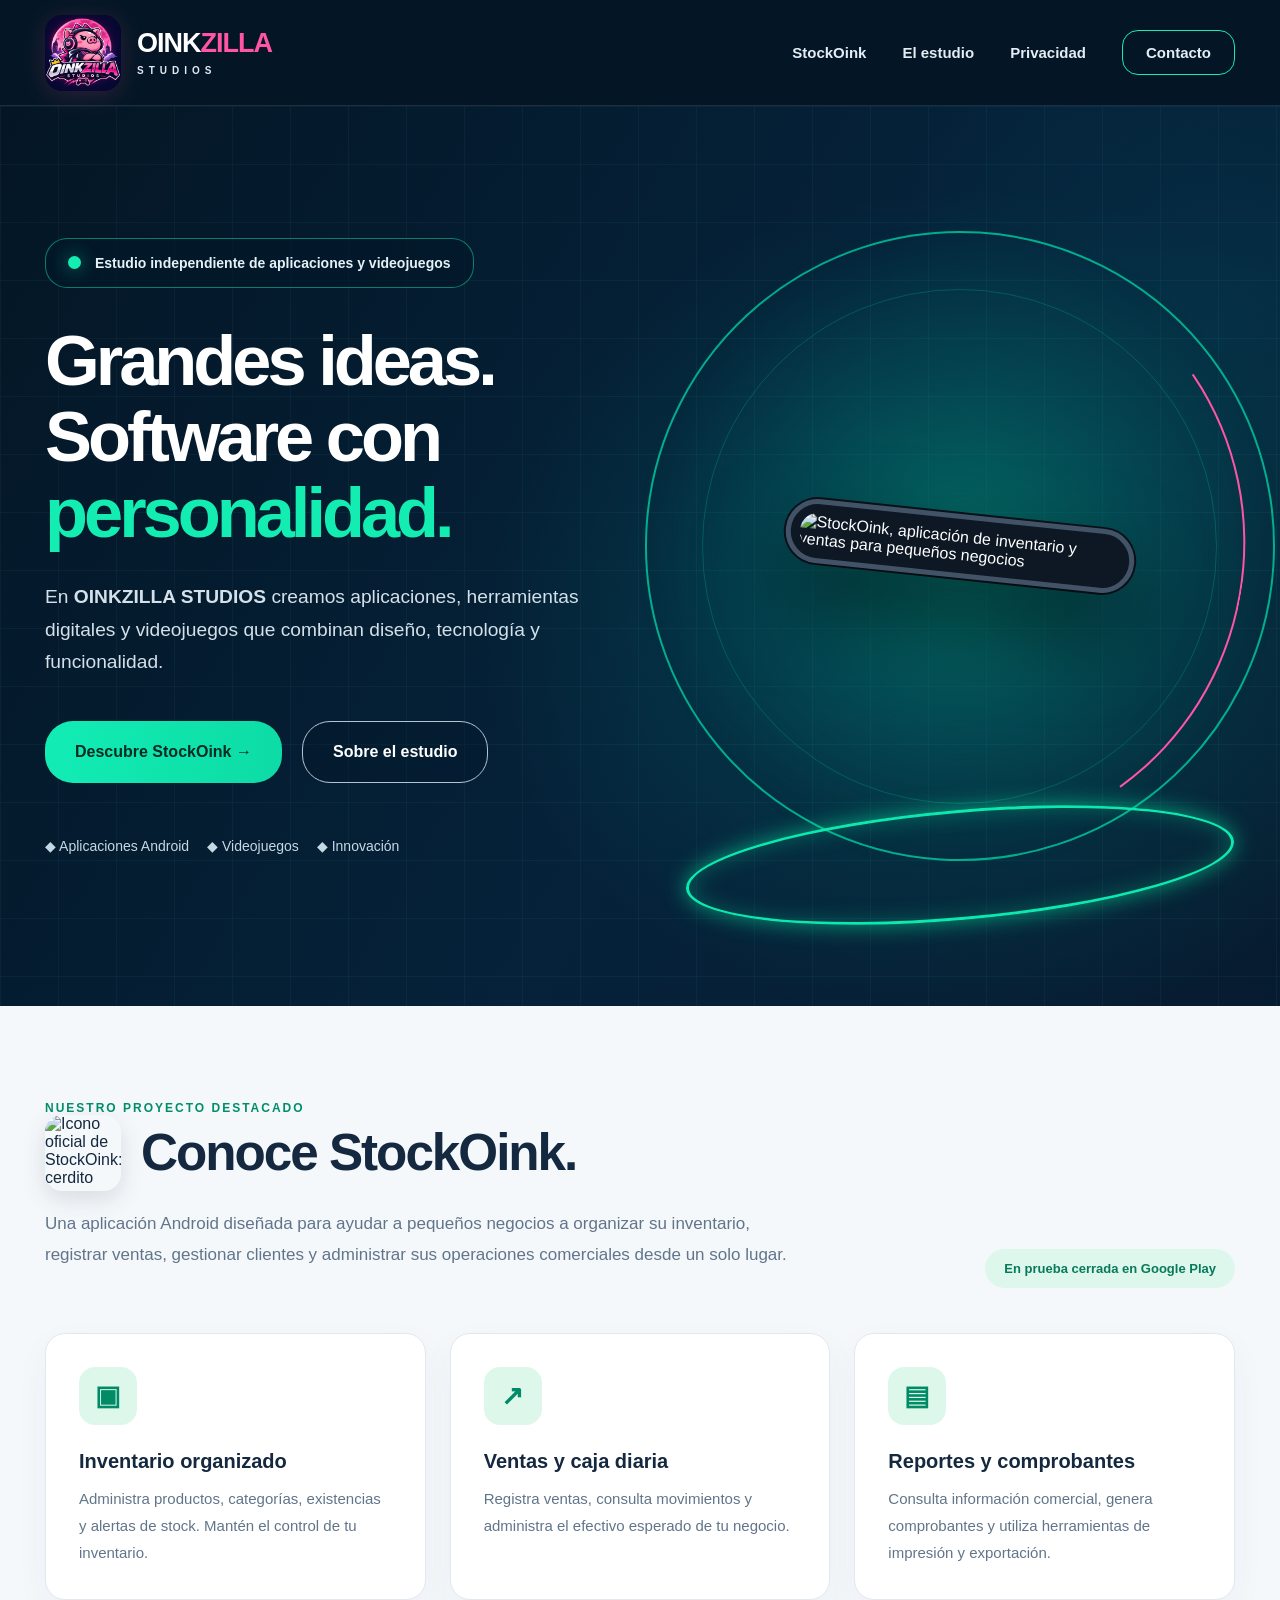
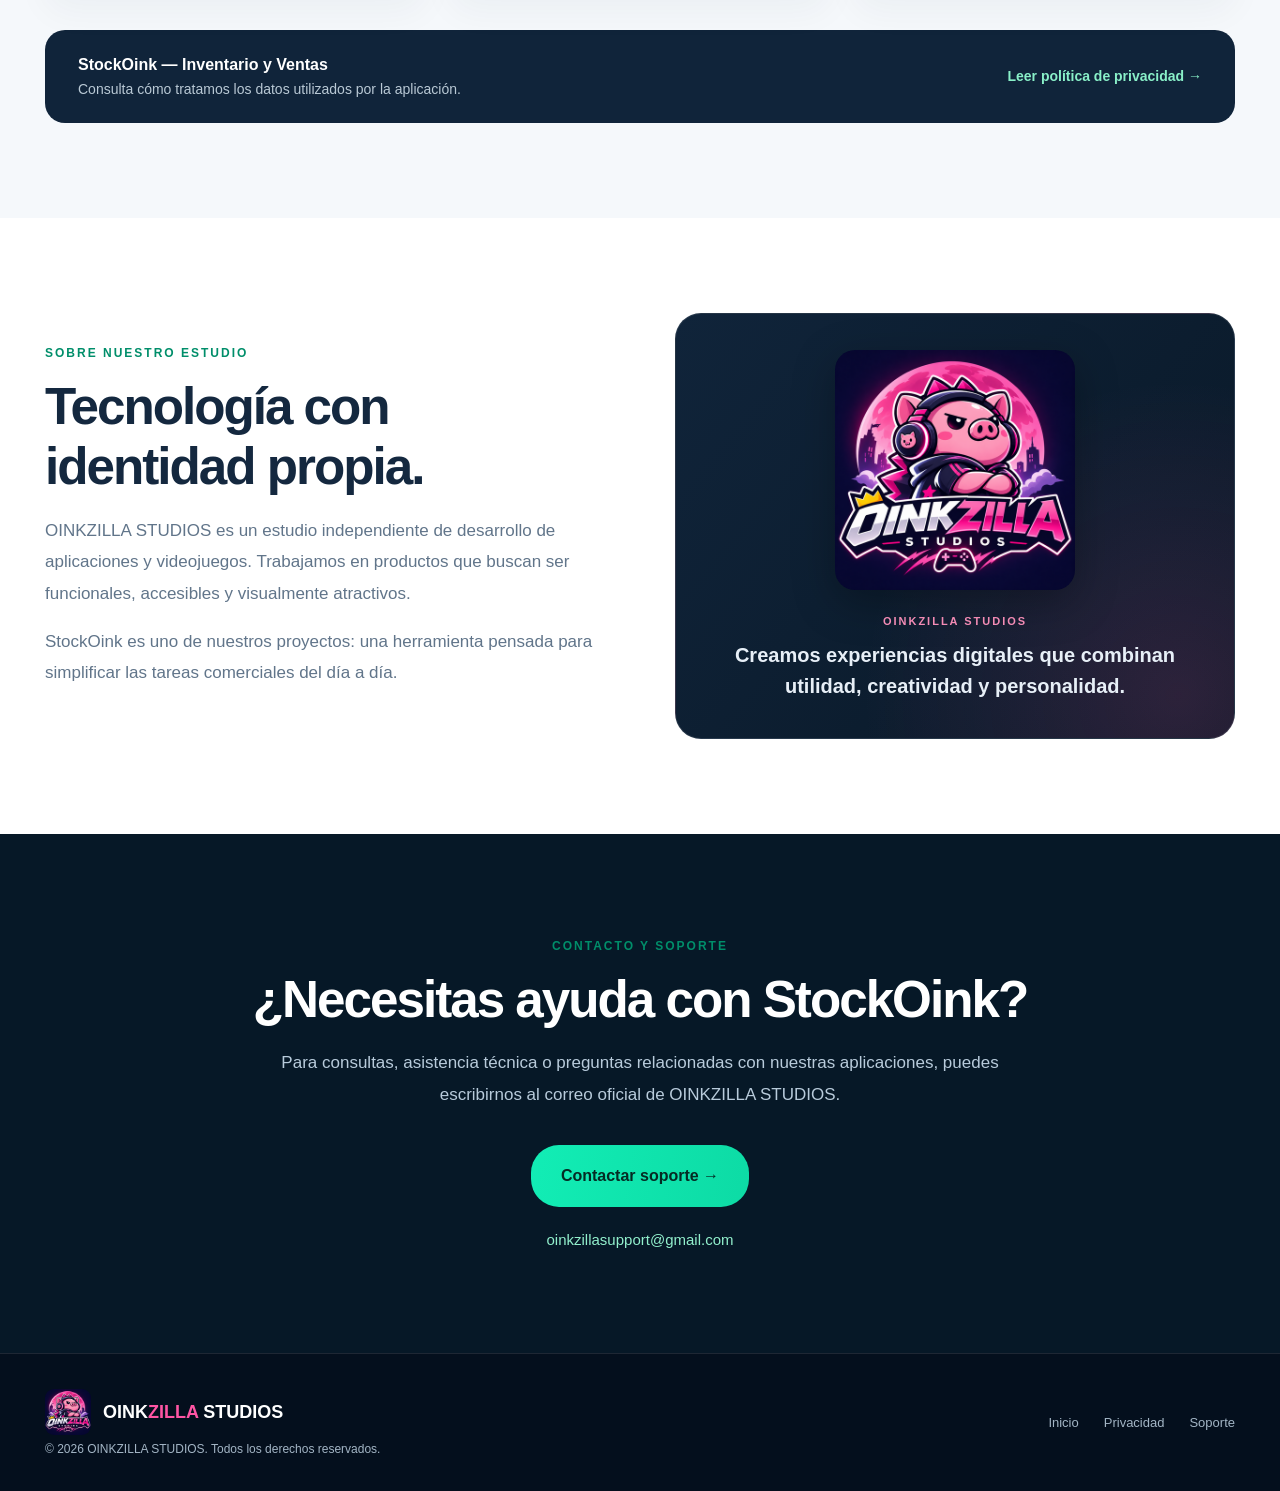
==== commit 8ad34454: "Update index.html StockOink" ====
--- a/index.html
+++ b/index.html
@@ -8,7 +8,7 @@
 
 <title>OINKZILLA STUDIOS | Aplicaciones y videojuegos</title>
 
-<meta name="description" content="OINKZILLA STUDIOS es un estudio independiente de aplicaciones, videojuegos y soluciones digitales. Conoce StockFlow.">
+<meta name="description" content="OINKZILLA STUDIOS es un estudio independiente de aplicaciones, videojuegos y soluciones digitales. Conoce StockOink.">
 
 <!-- LOGO EN LA PESTAÑA DEL NAVEGADOR -->
 <link rel="icon" type="image/png" href="oinkzilla-logo.png">
@@ -883,6 +883,26 @@
     transition: none;
   }
 }
+
+/* Identidad de StockOink, separada de la marca del estudio */
+.product-identity {
+  display: flex;
+  align-items: center;
+  gap: 20px;
+  flex-wrap: wrap;
+}
+.product-identity img {
+  width: 76px;
+  height: 76px;
+  border-radius: 17px;
+  object-fit: contain;
+  box-shadow: 0 8px 25px rgba(16,36,58,.13);
+}
+.product-identity .section-title { margin: 0; }
+@media (max-width:760px) {
+  .product-identity img { width: 64px; height: 64px; }
+}
+
 </style>
 </head>
 
@@ -914,7 +934,7 @@
     </a>
 
     <div class="nav-links">
-      <a href="#stockflow">StockFlow</a>
+      <a href="#stockoink">StockOink</a>
       <a href="#nosotros">El estudio</a>
       <a href="privacidad-stockflow.html">Privacidad</a>
       <a href="#contacto" class="nav-contact">Contacto</a>
@@ -951,9 +971,9 @@
 
       <div class="hero-actions">
 
-        <a href="#stockflow"
+        <a href="#stockoink"
            class="button button-primary">
-          Conocer StockFlow →
+          Descubre StockOink →
         </a>
 
         <a href="#nosotros"
@@ -971,7 +991,7 @@
 
     </div>
 
-    <!-- TELÉFONO CON CAPTURA REAL -->
+    <!-- TELÉFONO: nueva captura pendiente; si falta, mostrar icono oficial -->
 
     <div class="device-stage">
 
@@ -983,8 +1003,9 @@
 
       <div class="phone">
         <img
-          src="stockflow-inicio.png"
-          alt="Pantalla real de StockFlow con Caja diaria, resumen de ventas, productos y reportes"
+          src="stockoink-inicio.png"
+          onerror="this.onerror=null;this.src='stockoink-icon.png';"
+          alt="StockOink, aplicación de inventario y ventas para pequeños negocios"
           fetchpriority="high">
       </div>
 
@@ -993,9 +1014,10 @@
   </div>
 </section>
 
-<!-- STOCKFLOW -->
-
-<section class="section project-section" id="stockflow">
+<!-- STOCKOINK (conservar ancla heredada para enlaces existentes) -->
+
+<section class="section project-section" id="stockoink">
+  <span id="stockflow" aria-hidden="true"></span>
   <div class="container">
 
     <div class="project-header">
@@ -1005,9 +1027,10 @@
           Nuestro proyecto destacado
         </div>
 
-        <h2 class="section-title">
-          Conoce StockFlow.
-        </h2>
+        <div class="product-identity">
+          <img src="stockoink-icon.png" alt="Icono oficial de StockOink: cerdito rosa con gráfico de barras verde" width="76" height="76" loading="lazy">
+          <h2 class="section-title">Conoce StockOink.</h2>
+        </div>
 
         <p class="section-description">
           Una aplicación Android diseñada para ayudar
@@ -1019,7 +1042,7 @@
       </div>
 
       <div class="project-status">
-        En preparación para Google Play
+        En prueba cerrada en Google Play
       </div>
 
     </div>
@@ -1060,7 +1083,7 @@
 
     <div class="project-footer">
       <div>
-        <strong>StockFlow para Android</strong>
+        <strong>StockOink — Inventario y Ventas</strong>
         <p>
           Consulta cómo tratamos los datos
           utilizados por la aplicación.
@@ -1099,7 +1122,7 @@
       </p>
 
       <p class="section-description">
-        StockFlow es uno de nuestros proyectos:
+        StockOink es uno de nuestros proyectos:
         una herramienta pensada para simplificar
         las tareas comerciales del día a día.
       </p>
@@ -1138,7 +1161,7 @@
     </div>
 
     <h2 class="section-title">
-      ¿Necesitas ayuda con StockFlow?
+      ¿Necesitas ayuda con StockOink?
     </h2>
 
     <p class="section-description">
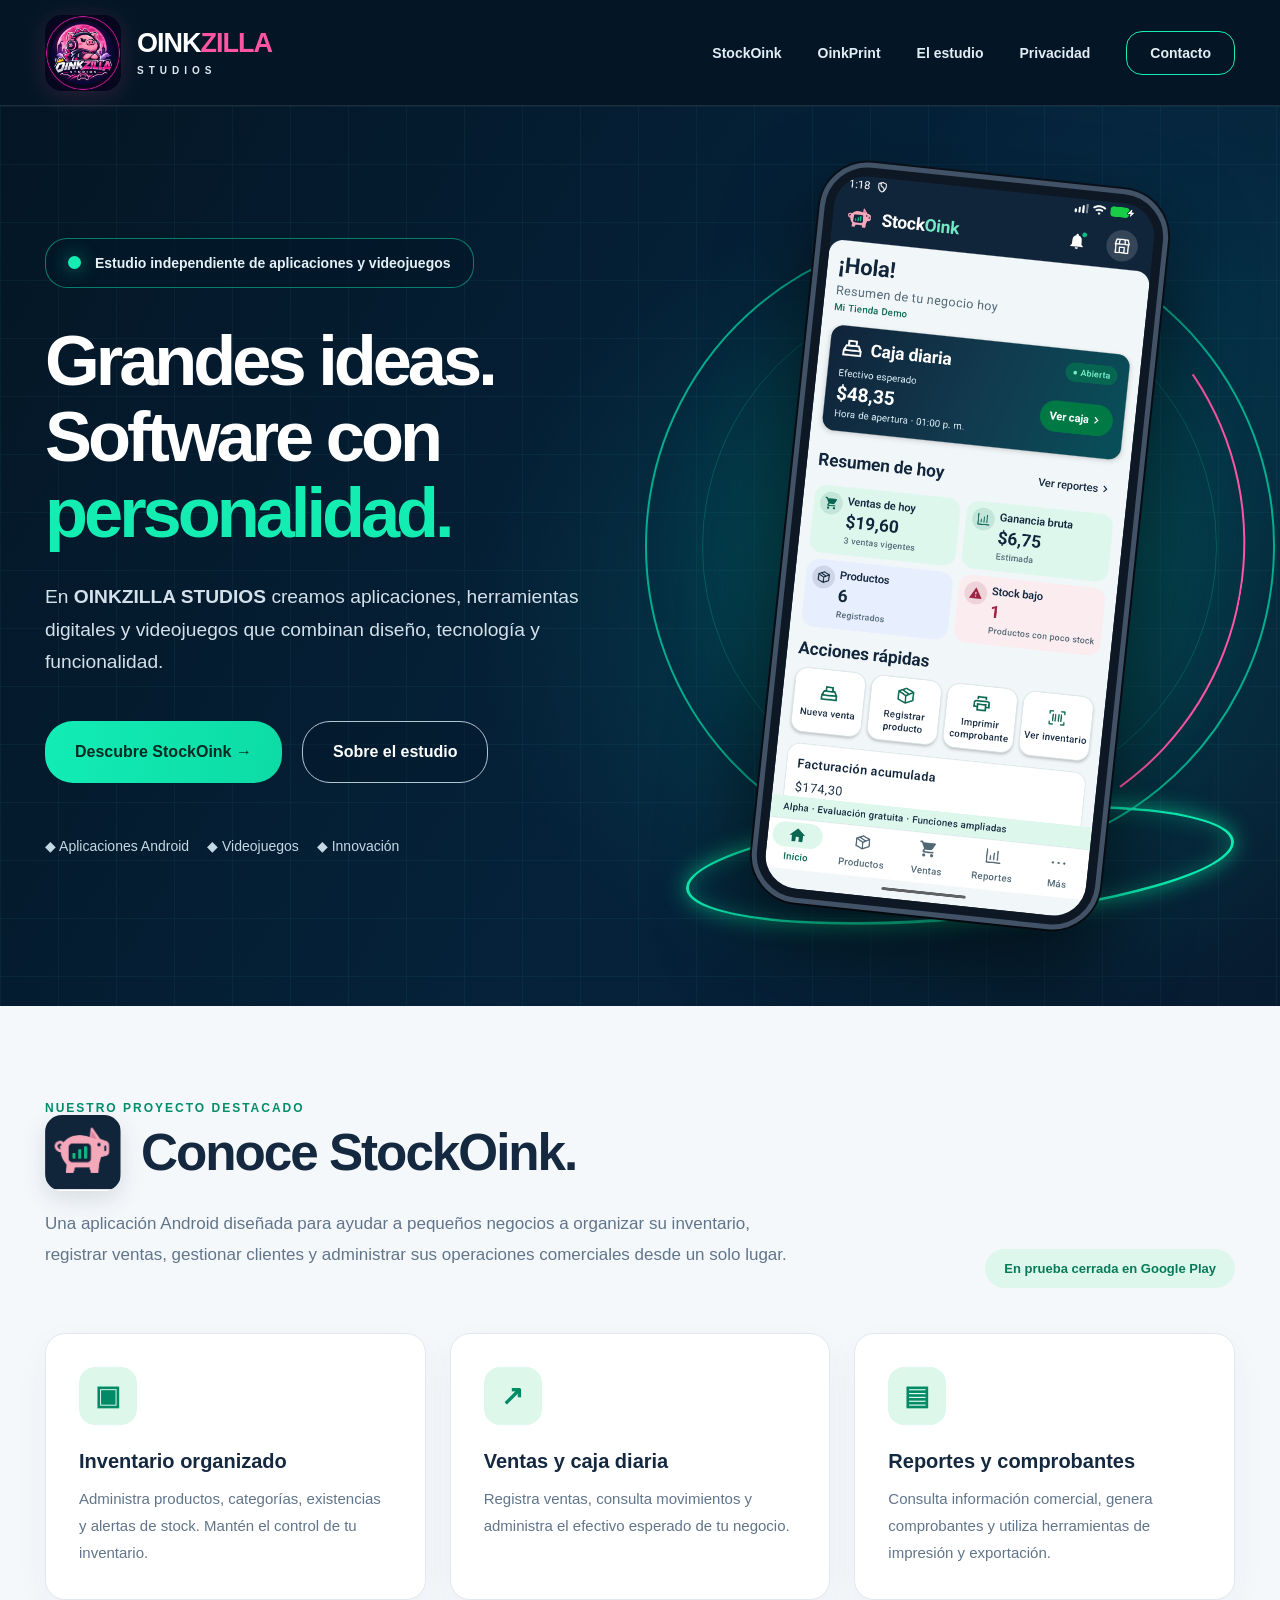
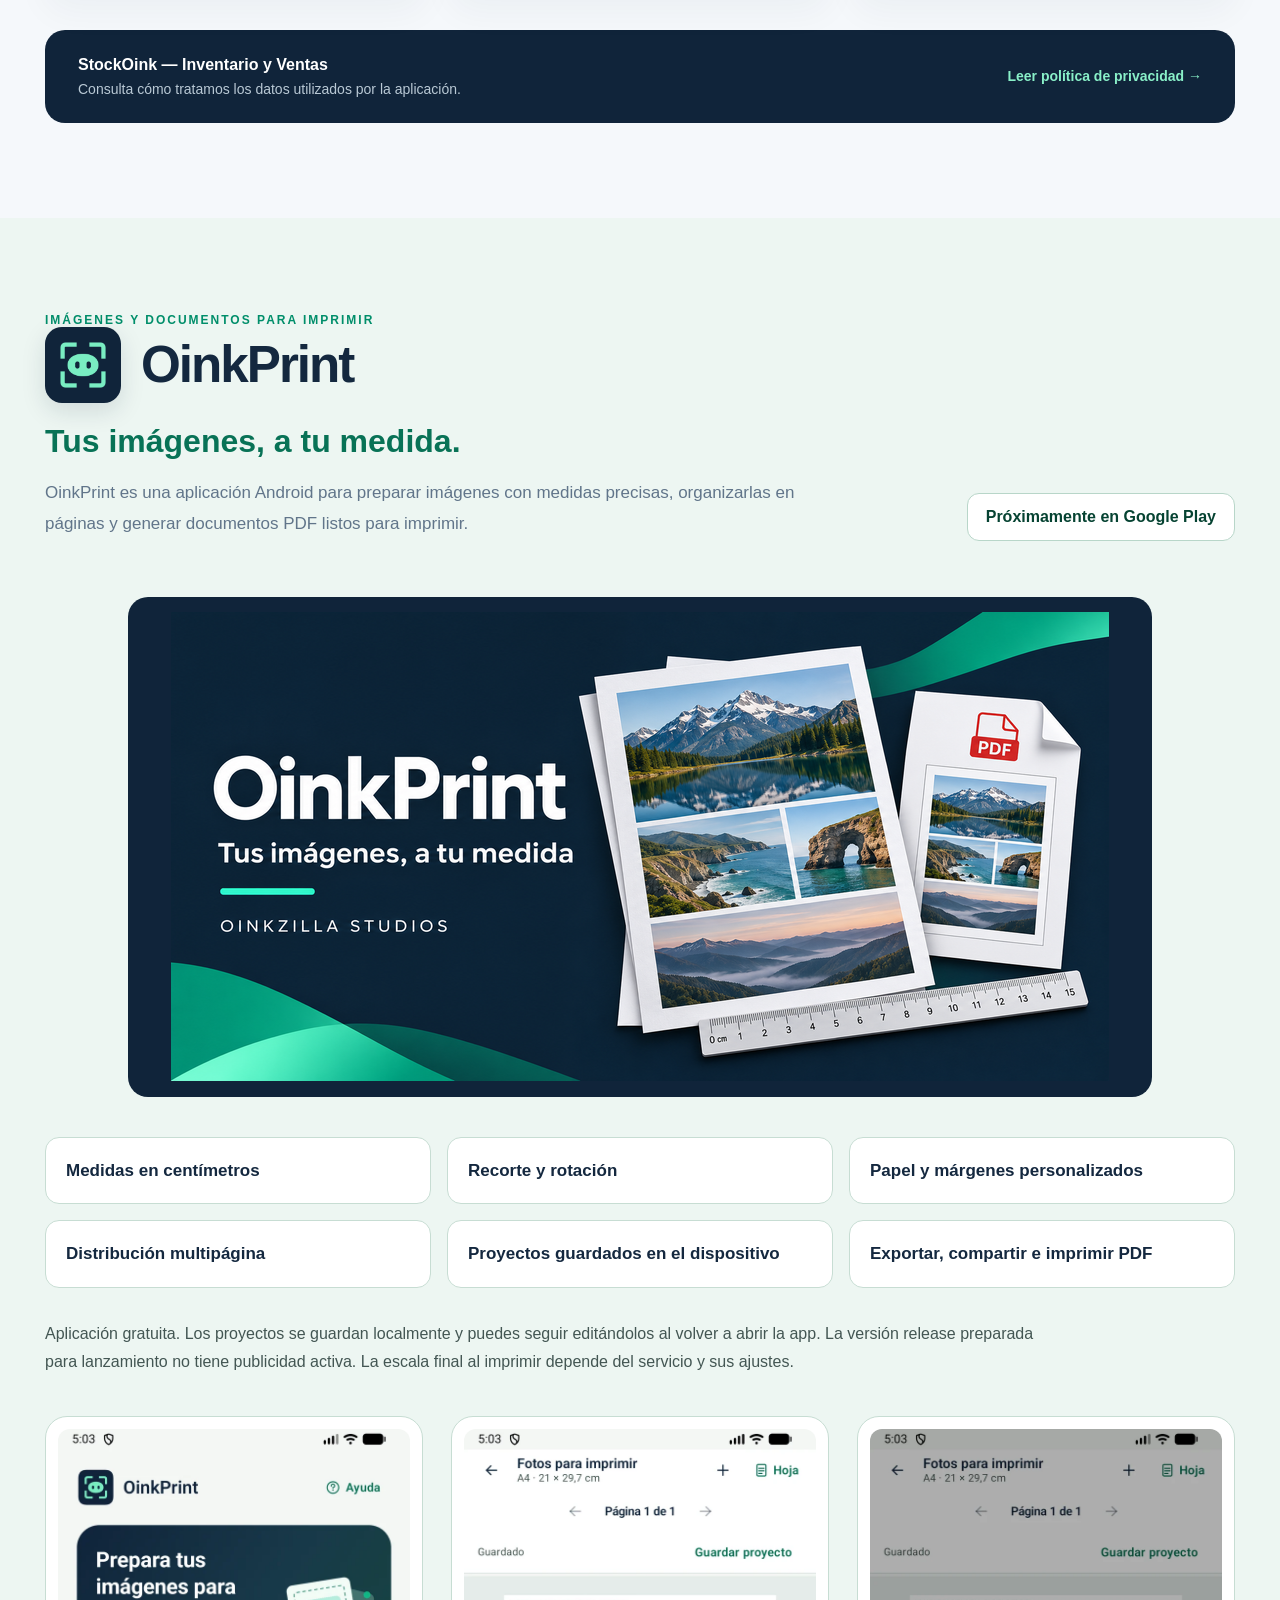
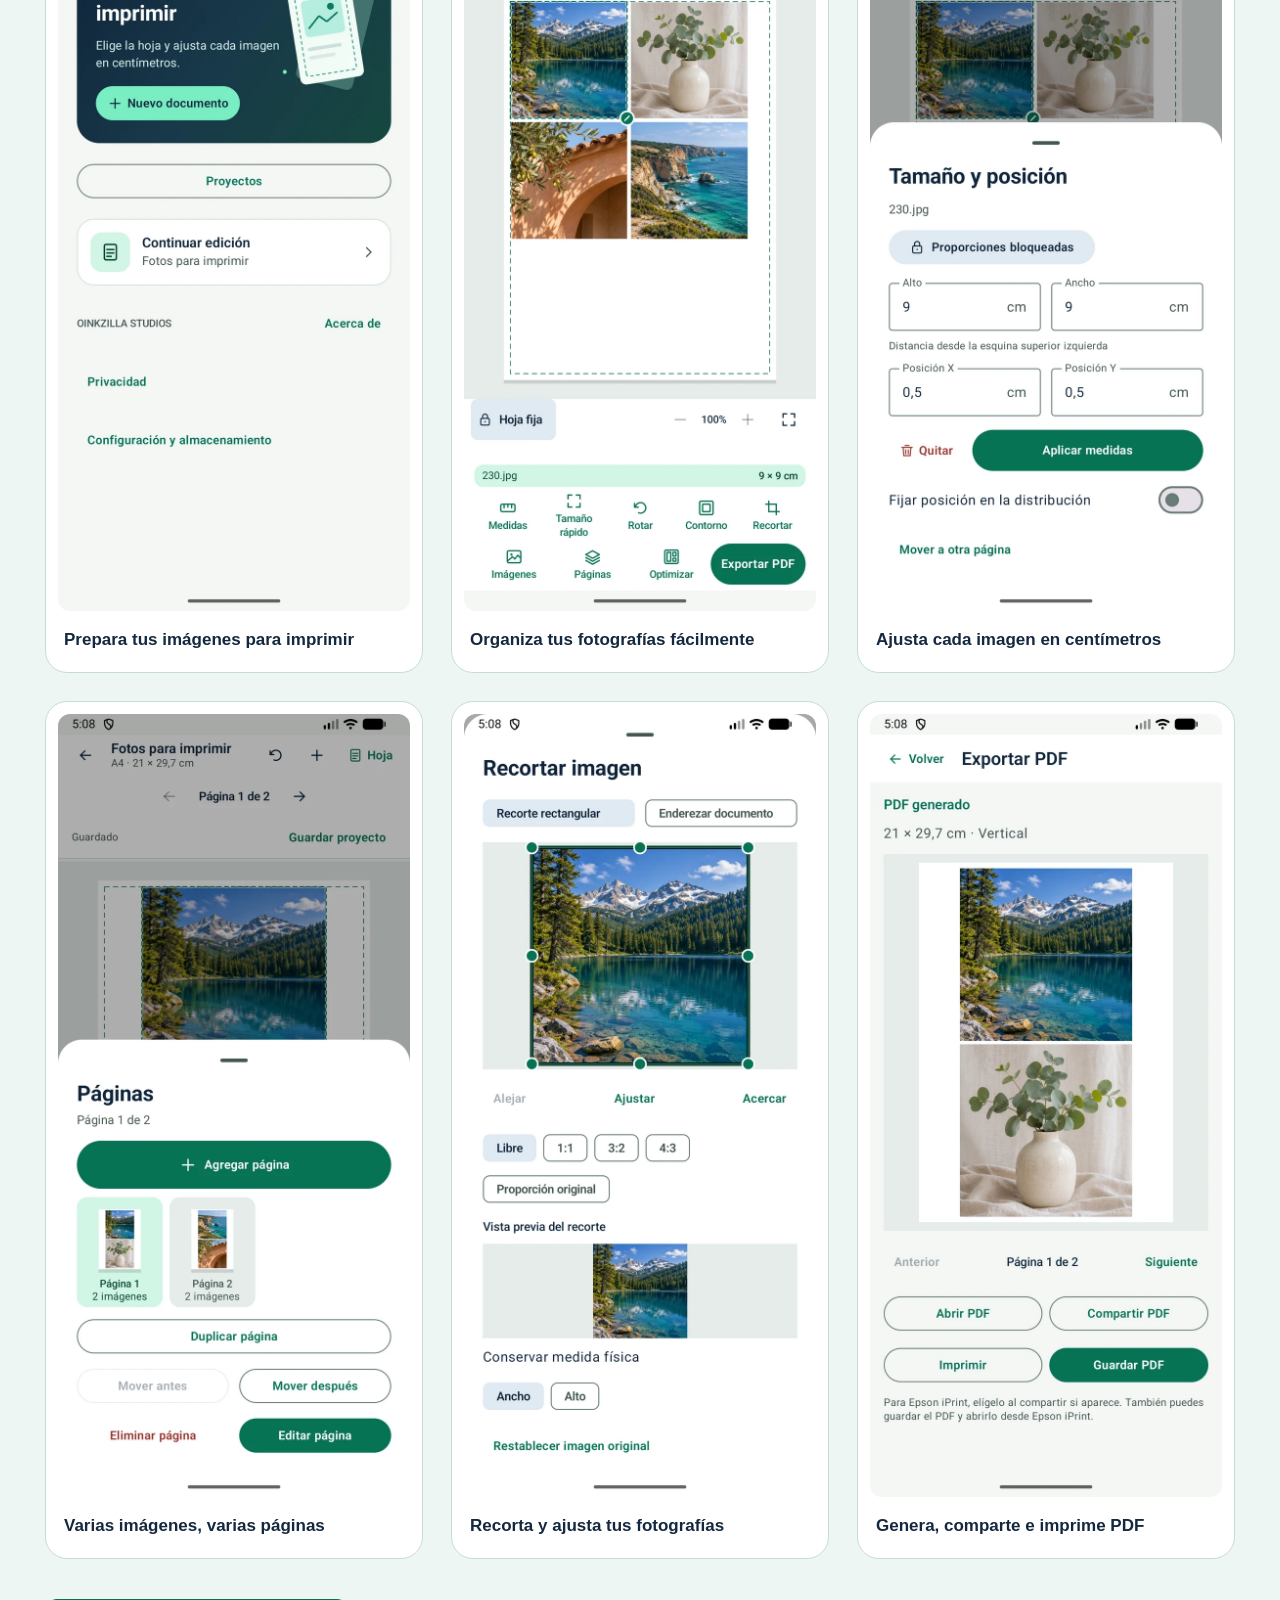
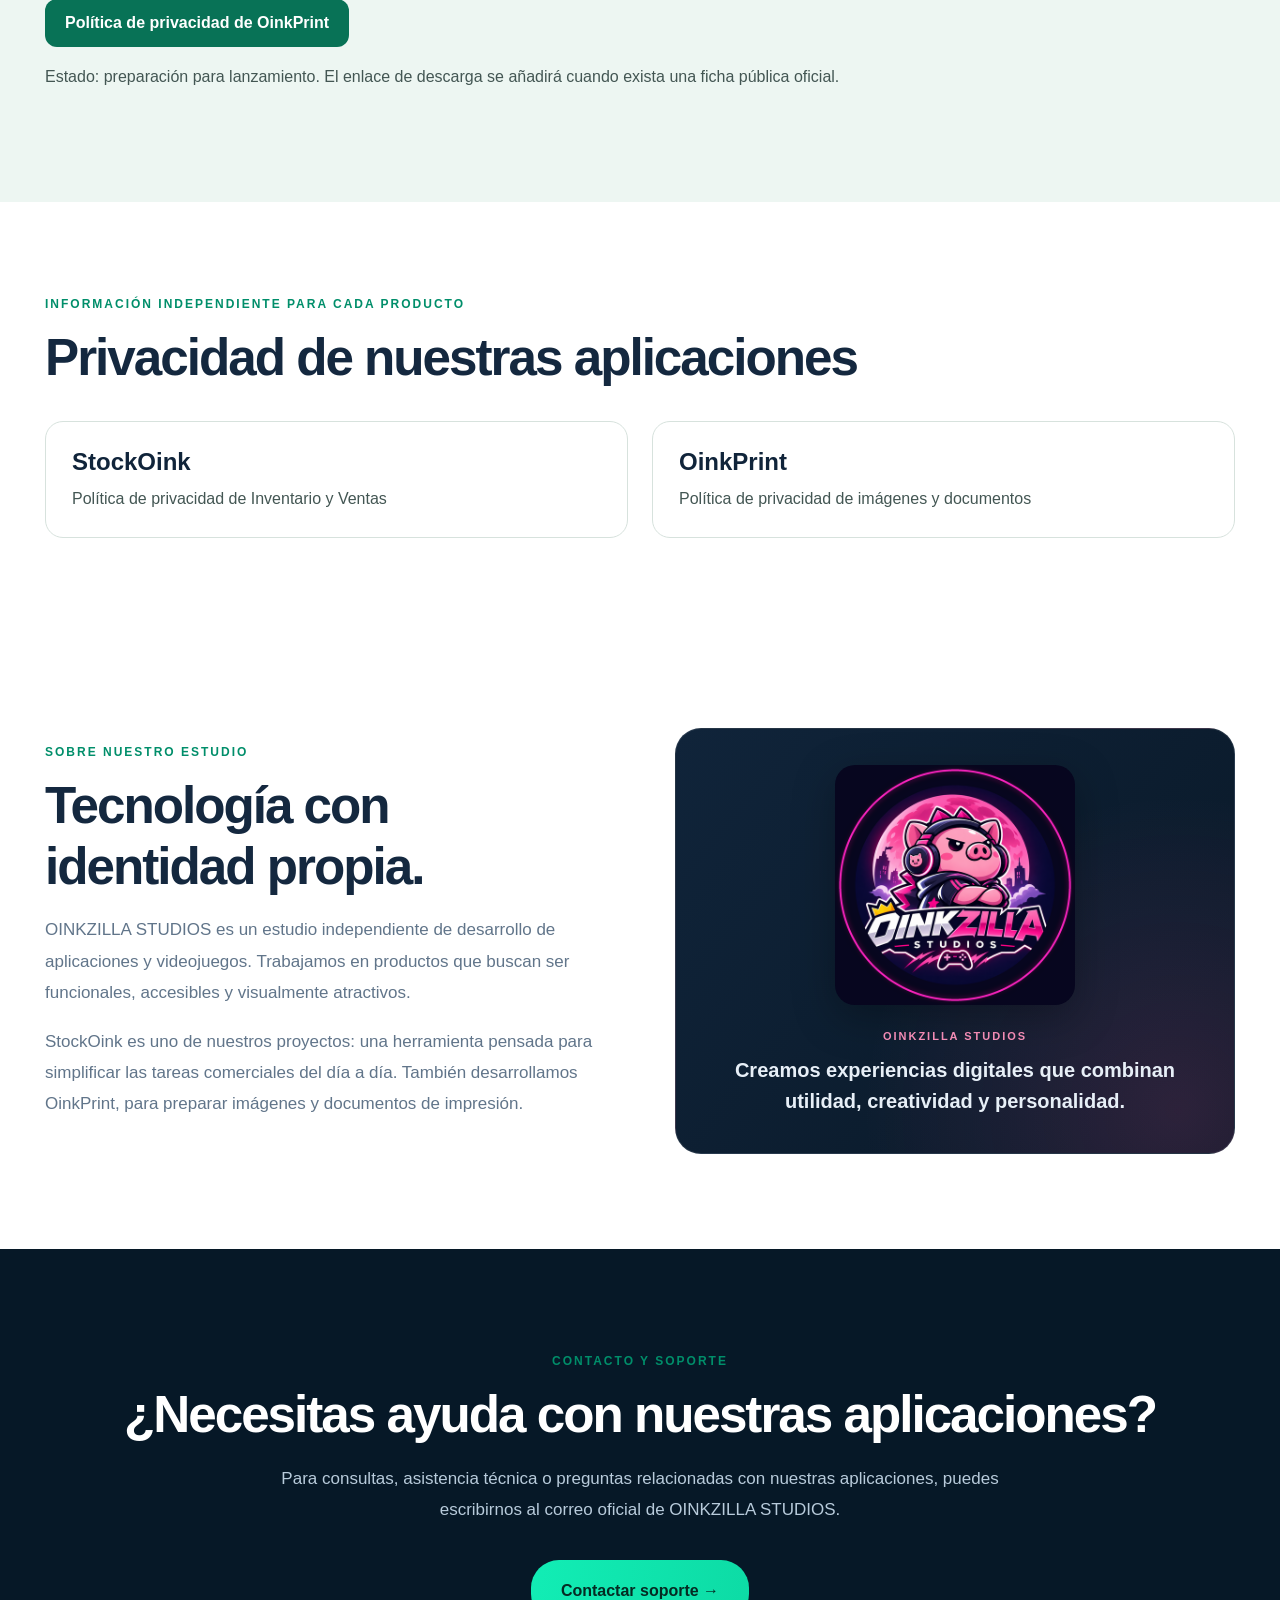
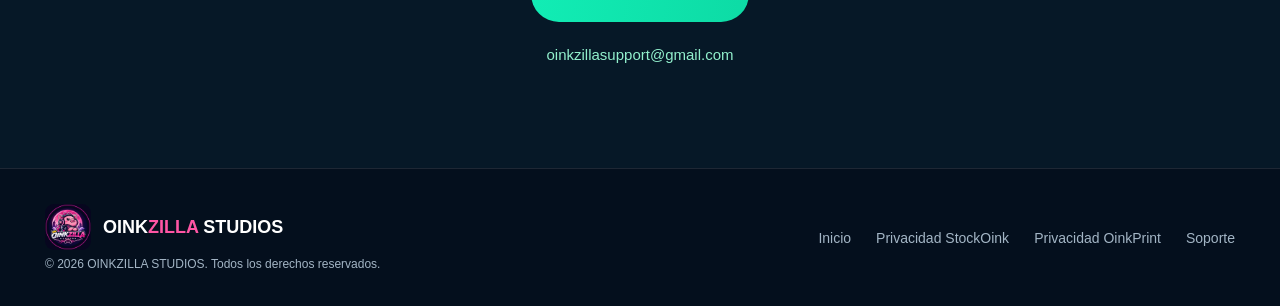
==== commit 5df0290a: "Add OinkPrint product section, real screenshots and independent privacy policy" ====
--- a/index.html
+++ b/index.html
@@ -8,7 +8,7 @@
 
 <title>OINKZILLA STUDIOS | Aplicaciones y videojuegos</title>
 
-<meta name="description" content="OINKZILLA STUDIOS es un estudio independiente de aplicaciones, videojuegos y soluciones digitales. Conoce StockOink.">
+<meta name="description" content="OINKZILLA STUDIOS es un estudio independiente de aplicaciones, videojuegos y soluciones digitales. Conoce StockOink y OinkPrint.">
 
 <!-- LOGO EN LA PESTAÑA DEL NAVEGADOR -->
 <link rel="icon" type="image/png" href="oinkzilla-logo.png">
@@ -904,9 +904,11 @@
 }
 
 </style>
+<link rel="stylesheet" href="assets/oinkprint/oinkprint.css">
 </head>
 
 <body>
+<a class="op-skip" href="#contenido">Saltar al contenido</a>
 
 <!-- ENCABEZADO CON LOGO ORIGINAL -->
 
@@ -935,15 +937,16 @@
 
     <div class="nav-links">
       <a href="#stockoink">StockOink</a>
+      <a href="#oinkprint">OinkPrint</a>
       <a href="#nosotros">El estudio</a>
-      <a href="privacidad-stockflow.html">Privacidad</a>
+      <a href="#privacidad">Privacidad</a>
       <a href="#contacto" class="nav-contact">Contacto</a>
     </div>
 
   </nav>
 </header>
 
-<main>
+<main id="contenido">
 
 <!-- PORTADA -->
 
@@ -1098,6 +1101,36 @@
   </div>
 </section>
 
+<!-- OinkPrint: sección añadida sobre el sitio original -->
+<section class="section op-section" id="oinkprint" aria-labelledby="op-title">
+ <div class="container">
+  <div class="project-header">
+   <div><div class="section-kicker">Imágenes y documentos para imprimir</div>
+    <div class="product-identity"><img src="assets/oinkprint/icono.png" width="76" height="76" loading="lazy" alt="Icono original de OinkPrint: encuadre y hocico verde sobre azul marino"><h2 class="section-title" id="op-title">OinkPrint</h2></div>
+    <p class="op-tagline">Tus imágenes, a tu medida.</p>
+    <p class="section-description">OinkPrint es una aplicación Android para preparar imágenes con medidas precisas, organizarlas en páginas y generar documentos PDF listos para imprimir.</p>
+   </div>
+   <p class="op-launch-state">Próximamente en Google Play</p>
+  </div>
+  <img class="op-feature" src="assets/oinkprint/banner.png" width="1024" height="500" loading="lazy" alt="Composición conceptual de fotografías sobre hojas y un documento PDF de OinkPrint">
+  <ul class="op-features"><li>Medidas en centímetros</li><li>Recorte y rotación</li><li>Papel y márgenes personalizados</li><li>Distribución multipágina</li><li>Proyectos guardados en el dispositivo</li><li>Exportar, compartir e imprimir PDF</li></ul>
+  <p class="op-note">Aplicación gratuita. Los proyectos se guardan localmente y puedes seguir editándolos al volver a abrir la app. La versión release preparada para lanzamiento no tiene publicidad activa. La escala final al imprimir depende del servicio y sus ajustes.</p>
+  <div class="op-gallery" aria-label="Capturas reales de OinkPrint"><figure><a href="assets/oinkprint/captura-01-inicio.webp" aria-label="Ampliar: Prepara tus imágenes para imprimir"><img src="assets/oinkprint/captura-01-inicio.webp" width="720" height="1600" loading="lazy" decoding="async" alt="Inicio real de OinkPrint y acceso al documento editable."></a><figcaption>Prepara tus imágenes para imprimir</figcaption></figure>
+<figure><a href="assets/oinkprint/captura-02-editor.webp" aria-label="Ampliar: Organiza tus fotografías fácilmente"><img src="assets/oinkprint/captura-02-editor.webp" width="720" height="1600" loading="lazy" decoding="async" alt="Cuatro imágenes de muestra distribuidas en una hoja A4."></a><figcaption>Organiza tus fotografías fácilmente</figcaption></figure>
+<figure><a href="assets/oinkprint/captura-03-medidas.webp" aria-label="Ampliar: Ajusta cada imagen en centímetros"><img src="assets/oinkprint/captura-03-medidas.webp" width="720" height="1600" loading="lazy" decoding="async" alt="Panel real de ancho, alto y proporciones."></a><figcaption>Ajusta cada imagen en centímetros</figcaption></figure>
+<figure><a href="assets/oinkprint/captura-04-paginas.webp" aria-label="Ampliar: Varias imágenes, varias páginas"><img src="assets/oinkprint/captura-04-paginas.webp" width="720" height="1600" loading="lazy" decoding="async" alt="Páginas del documento y navegación entre ellas."></a><figcaption>Varias imágenes, varias páginas</figcaption></figure>
+<figure><a href="assets/oinkprint/captura-05-recorte.webp" aria-label="Ampliar: Recorta y ajusta tus fotografías"><img src="assets/oinkprint/captura-05-recorte.webp" width="720" height="1600" loading="lazy" decoding="async" alt="Herramienta real de recorte con tiradores y vista previa."></a><figcaption>Recorta y ajusta tus fotografías</figcaption></figure>
+<figure><a href="assets/oinkprint/captura-06-pdf.webp" aria-label="Ampliar: Genera, comparte e imprime PDF"><img src="assets/oinkprint/captura-06-pdf.webp" width="720" height="1600" loading="lazy" decoding="async" alt="Vista previa y acciones de exportación del documento."></a><figcaption>Genera, comparte e imprime PDF</figcaption></figure></div>
+  <p><a class="op-policy-link" href="privacidad-oinkprint.html">Política de privacidad de OinkPrint</a></p>
+  <p class="op-note">Estado: preparación para lanzamiento. El enlace de descarga se añadirá cuando exista una ficha pública oficial.</p>
+ </div>
+</section>
+<section class="section op-privacy-section" id="privacidad" aria-labelledby="privacy-title">
+ <div class="container"><div class="section-kicker">Información independiente para cada producto</div><h2 class="section-title" id="privacy-title">Privacidad de nuestras aplicaciones</h2>
+ <div class="op-privacy-links"><a href="privacidad-stockflow.html"><strong>StockOink</strong><span>Política de privacidad de Inventario y Ventas</span></a><a href="privacidad-oinkprint.html"><strong>OinkPrint</strong><span>Política de privacidad de imágenes y documentos</span></a></div>
+ </div>
+</section>
+
 <!-- SOBRE EL ESTUDIO CON EL LOGO ORIGINAL -->
 
 <section class="section about-section" id="nosotros">
@@ -1125,6 +1158,7 @@
         StockOink es uno de nuestros proyectos:
         una herramienta pensada para simplificar
         las tareas comerciales del día a día.
+        También desarrollamos OinkPrint, para preparar imágenes y documentos de impresión.
       </p>
 
     </div>
@@ -1161,7 +1195,7 @@
     </div>
 
     <h2 class="section-title">
-      ¿Necesitas ayuda con StockOink?
+      ¿Necesitas ayuda con nuestras aplicaciones?
     </h2>
 
     <p class="section-description">
@@ -1215,7 +1249,8 @@
 
     <div class="footer-links">
       <a href="#inicio">Inicio</a>
-      <a href="privacidad-stockflow.html">Privacidad</a>
+      <a href="privacidad-stockflow.html">Privacidad StockOink</a>
+      <a href="privacidad-oinkprint.html">Privacidad OinkPrint</a>
       <a href="mailto:oinkzillasupport@gmail.com">Soporte</a>
     </div>
 
--- a/assets/oinkprint/oinkprint.css
+++ b/assets/oinkprint/oinkprint.css
@@ -0,0 +1,12 @@
+
+/* Adición de OinkPrint; conserva los estilos y recursos originales de StockOink. */
+.op-skip{position:absolute;left:16px;top:-100px;z-index:1000;padding:12px 18px;background:#fff;color:#10243a;border-radius:8px}
+.op-skip:focus{top:16px}.nav-links,.footer-links{flex-wrap:wrap}.nav-links a,.footer-links a{display:inline-flex;align-items:center;min-height:44px}.nav-links a{font-size:14px}.footer-links a{font-size:14px}
+.op-section{background:#edf6f2}.op-tagline{font-size:clamp(22px,3vw,32px);font-weight:700;color:#087256;margin:20px 0 12px}.op-launch-state{padding:14px 18px;border:1px solid #b8d6c9;border-radius:12px;color:#064332;background:#fff;font-weight:700;font-size:16px;white-space:normal}
+.op-feature{display:block;width:min(100%,1024px);height:auto;margin:40px auto;border-radius:20px}.op-features{display:grid;grid-template-columns:repeat(3,minmax(0,1fr));gap:16px;list-style:none;padding:0;margin:32px 0}.op-features li{padding:20px;border:1px solid #c7ddd3;border-radius:14px;background:#fff;font-size:17px;font-weight:650;line-height:1.5}.op-note{font-size:16px;line-height:1.75;color:#435653;max-width:1000px}.op-gallery{display:grid;grid-template-columns:repeat(3,minmax(0,1fr));gap:28px;margin:40px 0}.op-gallery figure{min-width:0;margin:0;padding:12px;border:1px solid #c7ddd3;border-radius:22px;background:white}.op-gallery img{display:block;width:100%;height:auto;border-radius:12px}.op-gallery a{display:block;border-radius:12px}.op-gallery figcaption{padding:16px 6px 8px;font-size:17px;font-weight:700;line-height:1.5}.op-policy-link{display:inline-flex;align-items:center;min-height:48px;padding:12px 20px;background:#087256;color:white;border-radius:12px;font-size:16px;font-weight:700}
+.op-privacy-section{background:#fff}.op-privacy-links{display:grid;grid-template-columns:1fr 1fr;gap:24px;margin-top:32px}.op-privacy-links a{display:flex;flex-direction:column;gap:10px;padding:26px;border:1px solid #d7e2dd;border-radius:18px;color:#10243a}.op-privacy-links strong{font-size:24px}.op-privacy-links span{font-size:16px;line-height:1.6;color:#435653}.op-privacy-links a:hover{border-color:#087256}.op-policy-link:hover{background:#064332}
+.op-policy-page{margin:0;background:#f4f7f5;color:#10243a;font:16px/1.8 Inter,'Segoe UI',Arial,sans-serif}.op-policy-page *{box-sizing:border-box}.op-policy-page a{color:#087256;text-underline-offset:4px;overflow-wrap:anywhere}.op-policy-page a:focus-visible{outline:3px solid #087256;outline-offset:4px}.op-policy-header{background:#10243a;padding:22px max(24px,calc((100vw - 960px)/2));color:#fff}.op-policy-header a{color:#fff;display:inline-flex;align-items:center;gap:16px;min-height:44px;font-weight:700;text-decoration:none}.op-policy-header img{width:56px;height:56px}.op-policy-page main{max-width:960px;margin:36px auto;padding:40px;background:#fff;border:1px solid #d7e2dd;border-radius:20px}.op-policy-page h1{font-size:clamp(28px,5vw,40px);line-height:1.2}.op-policy-page h2{margin-top:36px;font-size:23px;line-height:1.4}.op-policy-page h3{font-size:18px}.op-policy-page code{overflow-wrap:anywhere;font-size:.95em}.op-policy-summary{padding:20px;background:#edf6f2;border-left:4px solid #087256;border-radius:8px}.op-policy-page footer{max-width:960px;margin:24px auto;padding:24px;color:#435653;background:transparent;border:0}.op-policy-page li{margin:8px 0}.op-policy-page nav{display:flex;gap:16px;flex-wrap:wrap}.op-policy-page nav a{min-height:44px;display:inline-flex;align-items:center}
+@media(max-width:1000px){.op-gallery{gap:16px}.op-features{grid-template-columns:1fr 1fr}}
+@media(max-width:760px){.nav-links{justify-content:flex-start;gap:8px 18px}.nav-links a{font-size:14px}.footer-links{gap:8px 18px}.op-features,.op-privacy-links{grid-template-columns:1fr}.op-gallery{grid-template-columns:repeat(2,minmax(0,1fr));gap:14px}.op-gallery figure{padding:7px;border-radius:14px}.op-gallery figcaption{font-size:15px;padding:12px 4px 6px}.op-feature{margin:26px auto;border-radius:12px}.op-policy-page main{margin:20px 14px;padding:24px 20px}.op-policy-page footer{margin:16px 14px;padding:16px 6px}}
+@media(max-width:400px){.op-gallery{grid-template-columns:1fr}.op-gallery figure{max-width:330px;margin:auto}}
+@media(prefers-reduced-motion:reduce){.op-section *{scroll-behavior:auto;transition:none}}
